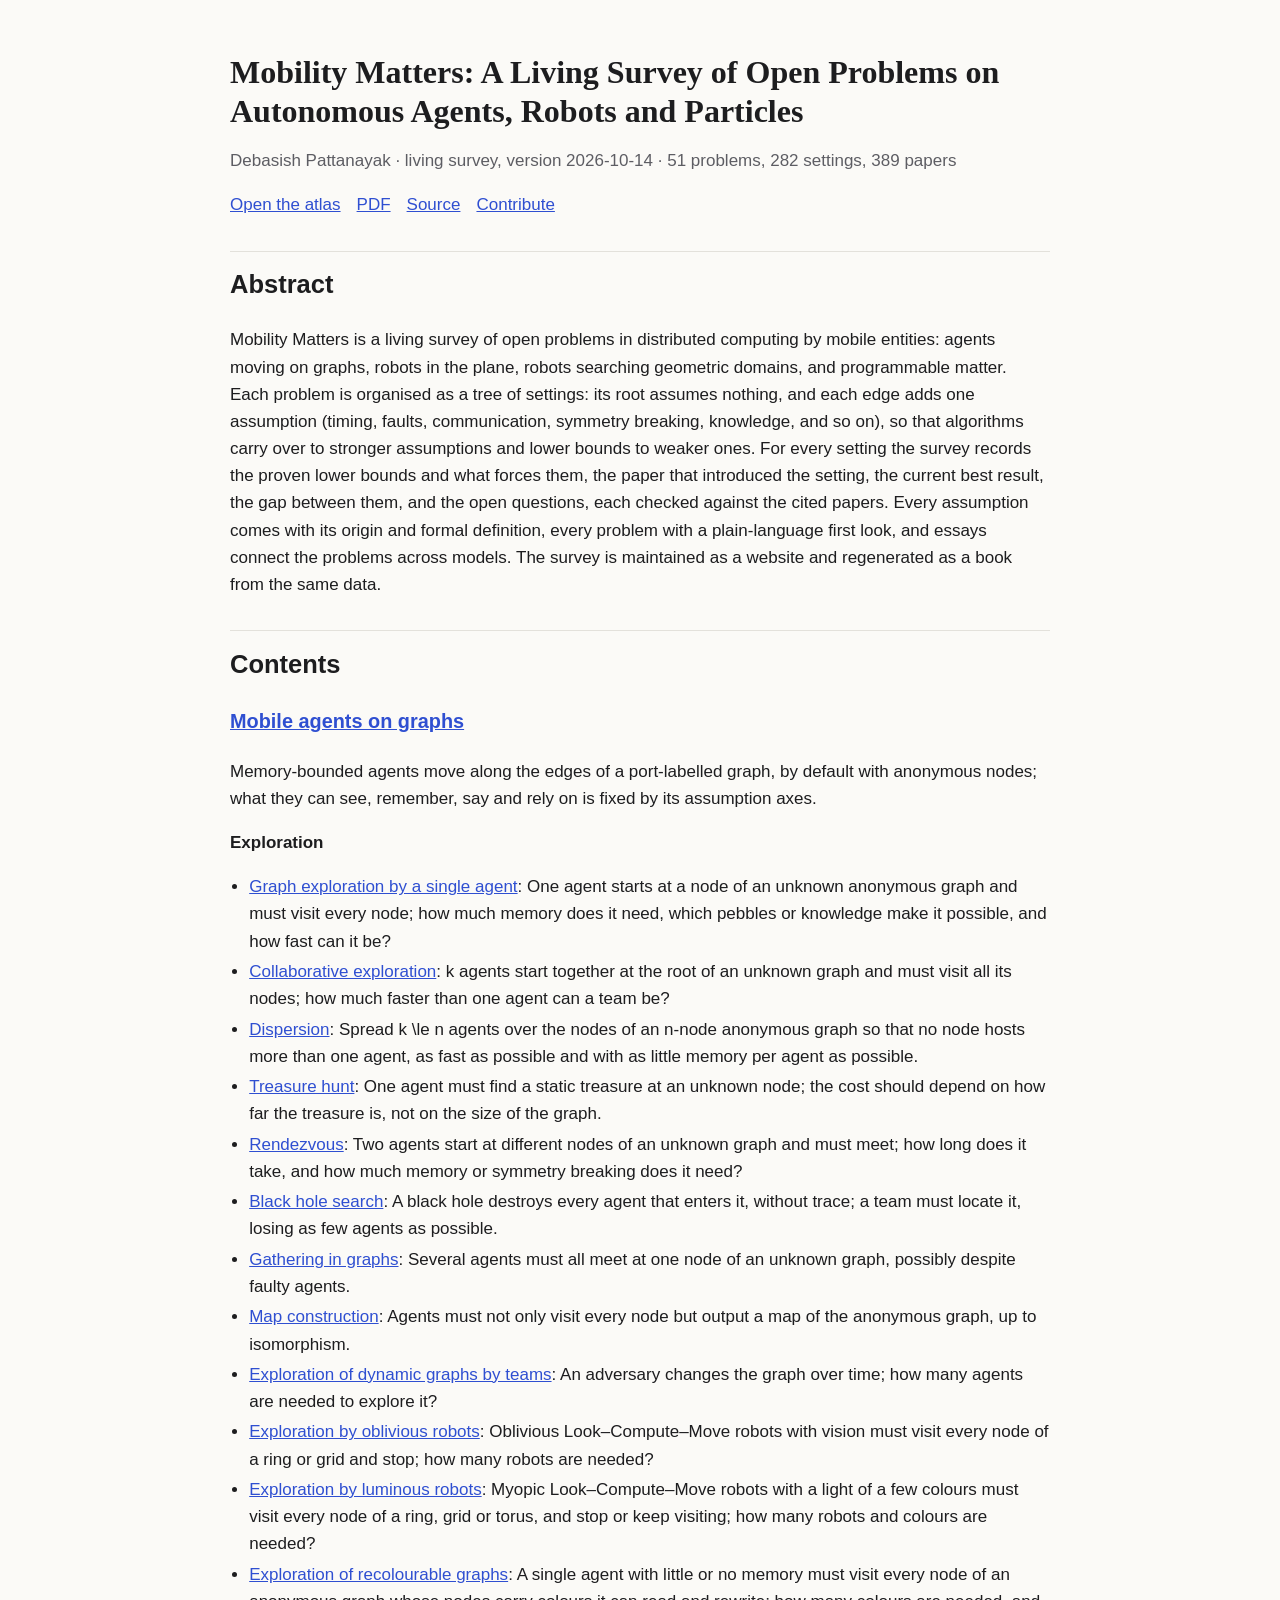
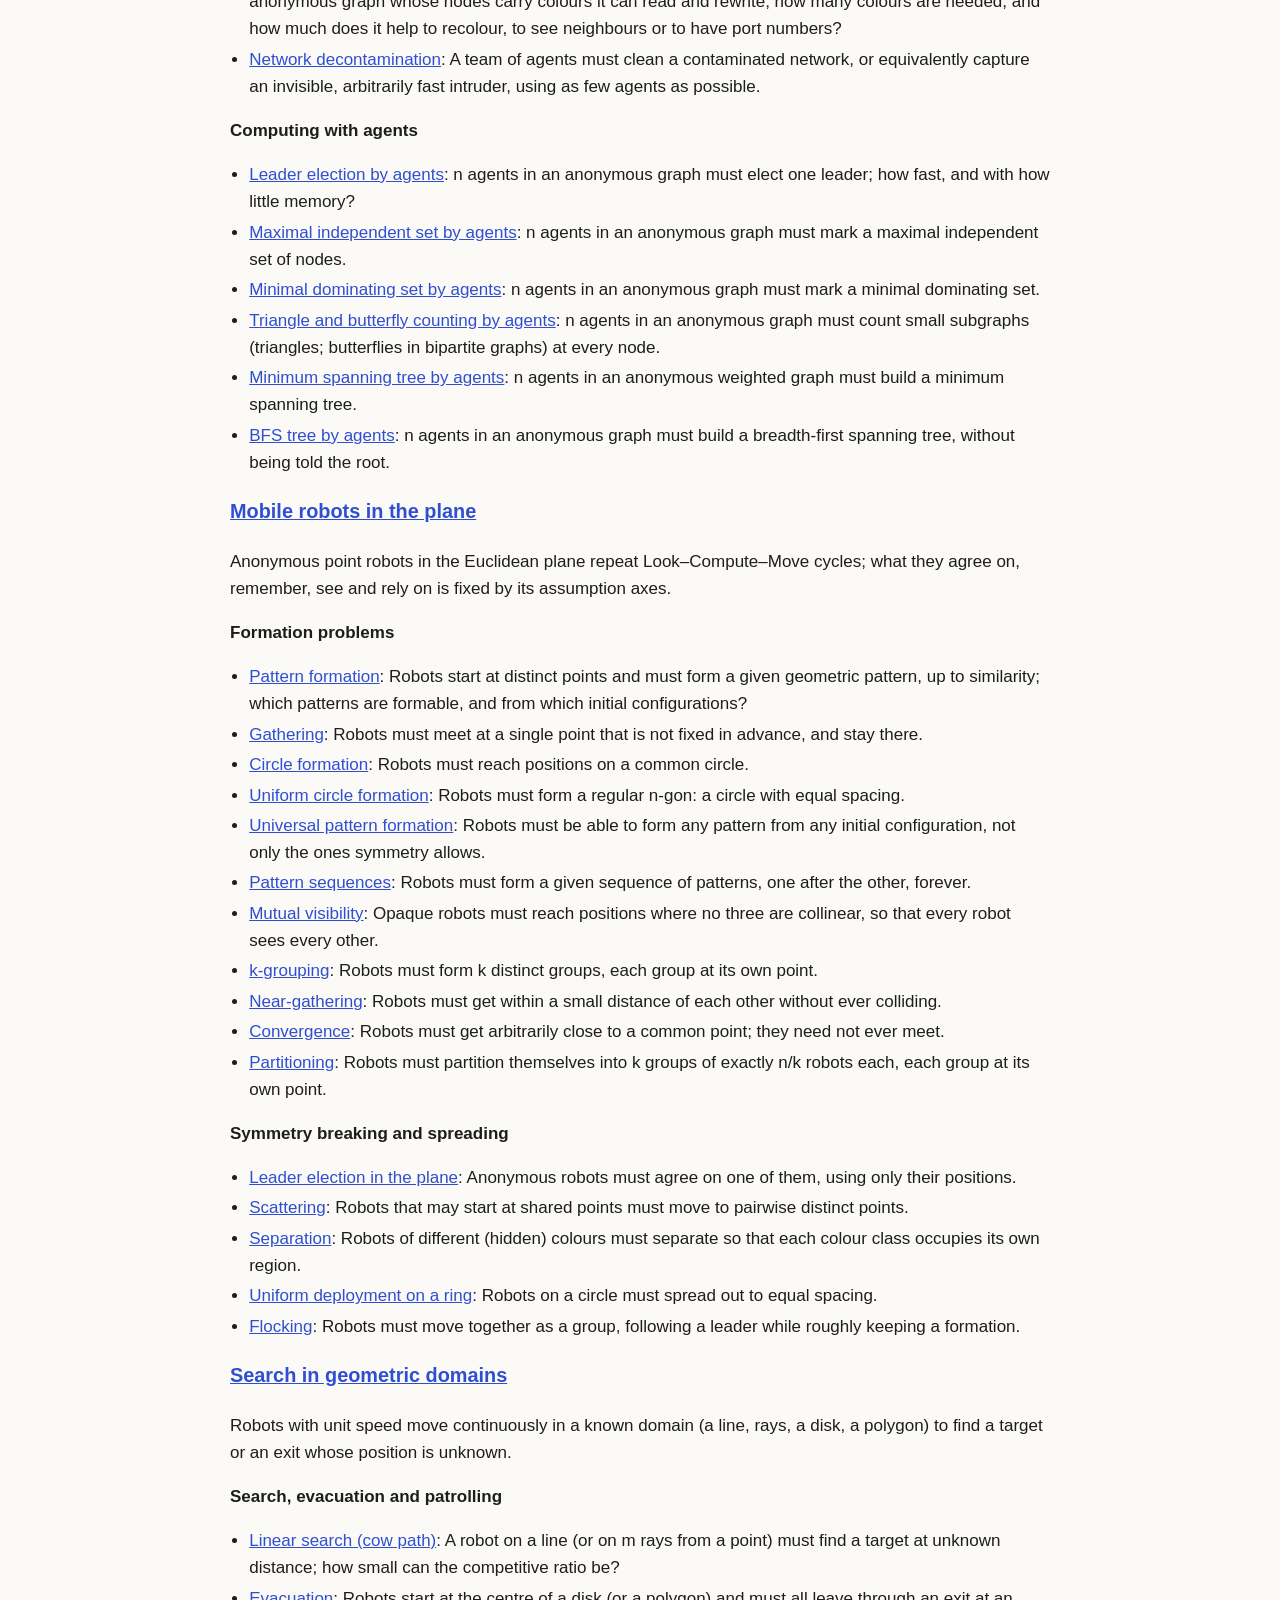
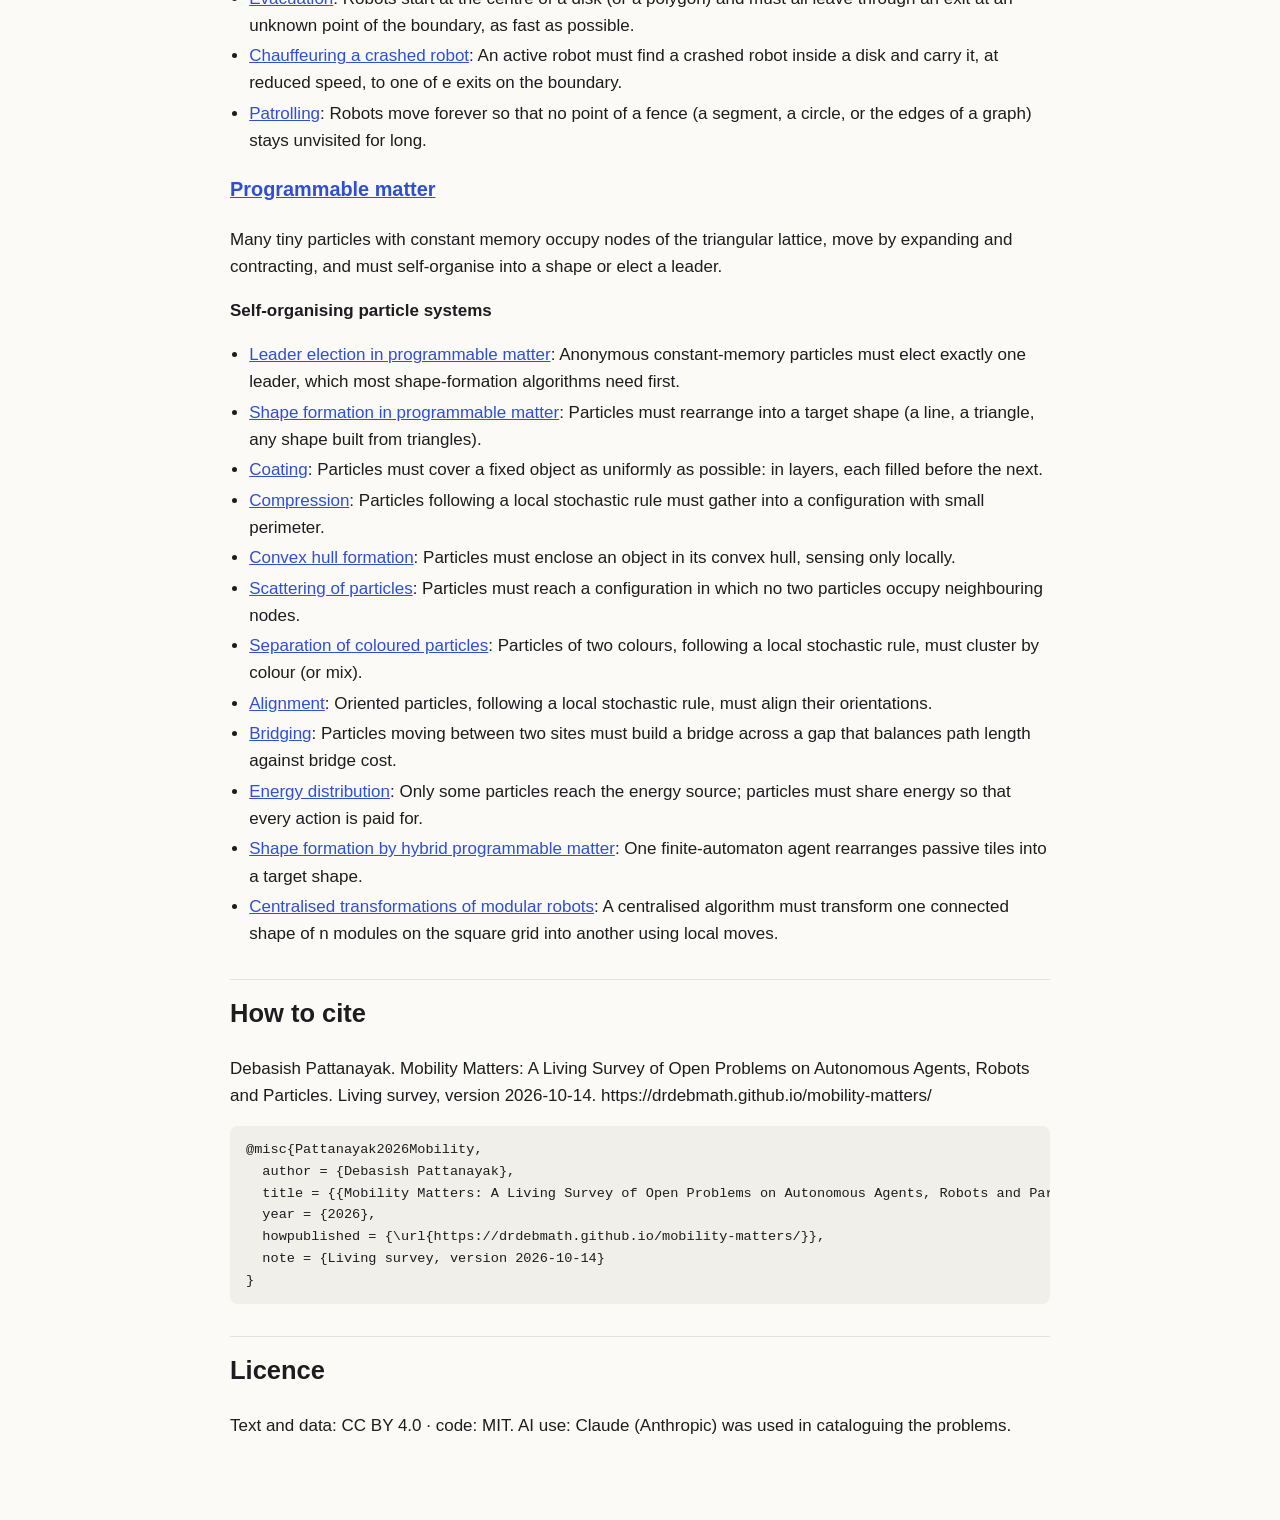
==== about.html @ f26aafb4 "Redesign, problem glossaries and a reorganised book (version 2026-10-14) Website - Problem pages rea" ====
<!doctype html>
<html lang="en">
<head>
  <meta charset="utf-8">
  <meta name="viewport" content="width=device-width, initial-scale=1">
  <title>Mobility Matters: A Living Survey of Open Problems on Autonomous Agents, Robots and Particles</title>
  <meta name="description" content="Mobility Matters is a living survey of open problems in distributed computing by mobile entities: agents moving on graphs, robots in the plane, robots searching geometric domains, and programmable matter. Each problem is organised as a tree of settings: its root assumes nothing, and each edge adds o">
  <meta name="citation_title" content="Mobility Matters: A Living Survey of Open Problems on Autonomous Agents, Robots and Particles">
  <meta name="citation_author" content="Debasish Pattanayak">
  <meta name="citation_publication_date" content="2026/10/14">
  <meta name="citation_online_date" content="2026/10/14">
  <meta name="citation_publisher" content="Mobility Matters (living survey)">
  <meta name="citation_language" content="en">
  <meta name="citation_abstract_html_url" content="https://drdebmath.github.io/mobility-matters/about.html">
  <meta name="citation_public_url" content="https://drdebmath.github.io/mobility-matters/">
  <meta name="citation_pdf_url" content="https://drdebmath.github.io/mobility-matters/mobility-matters.pdf">
  <meta name="citation_keywords" content="mobile agents; mobile robots; programmable matter; distributed computing; open problems; survey">
  <meta name="DC.title" content="Mobility Matters: A Living Survey of Open Problems on Autonomous Agents, Robots and Particles">
  <meta name="DC.creator" content="Debasish Pattanayak">
  <meta name="DC.date" content="2026-10-14">
  <meta name="DC.rights" content="Text and data: CC BY 4.0 · code: MIT">
  <meta name="DC.type" content="Text">
  <meta property="og:type" content="article">
  <meta property="og:title" content="Mobility Matters: A Living Survey of Open Problems on Autonomous Agents, Robots and Particles">
  <meta property="og:url" content="https://drdebmath.github.io/mobility-matters/about.html">
  <link rel="icon" href="assets/favicon.svg" type="image/svg+xml">
  <link rel="canonical" href="https://drdebmath.github.io/mobility-matters/about.html">
  <style>
    :root { --bg: #fbfaf7; --fg: #1d1d1f; --muted: #5d5d63; --accent: #2f4fd1; --line: #e3e1db; --code: #f1efe9; }
    @media (prefers-color-scheme: dark) { :root { --bg: #141416; --fg: #e9e9ec; --muted: #a3a3ab; --accent: #8ea2ff; --line: #2c2c31; --code: #1e1e22; } }
    body { background: var(--bg); color: var(--fg); font: 17px/1.6 -apple-system, BlinkMacSystemFont, "Segoe UI", sans-serif; max-width: 820px; margin: 0 auto; padding: 2rem 16px 4rem; }
    h1 { font-family: Georgia, serif; font-size: 2rem; line-height: 1.2; margin-bottom: .3rem; }
    h2 { margin-top: 2rem; border-top: 1px solid var(--line); padding-top: .8rem; } h4 { margin: 1rem 0 .2rem; }
    a { color: var(--accent); } .muted { color: var(--muted); } ul { padding-left: 1.2rem; } li { margin: .2rem 0; }
    pre { background: var(--code); padding: .8rem 1rem; border-radius: 8px; overflow-x: auto; font-size: .85rem; }
    .links a { margin-right: 1rem; white-space: nowrap; }
  </style>
</head>
<body>
  <h1>Mobility Matters: A Living Survey of Open Problems on Autonomous Agents, Robots and Particles</h1>
  <p class="muted">Debasish Pattanayak · living survey, version 2026-10-14 · 51 problems, 282 settings, 389 papers</p>
  <p class="links"><a href="./">Open the atlas</a><a href="mobility-matters.pdf">PDF</a><a href="https://github.com/drdebmath/mobility-matters">Source</a><a href="https://github.com/drdebmath/mobility-matters/issues/new/choose">Contribute</a></p>
  <h2>Abstract</h2>
  <p>Mobility Matters is a living survey of open problems in distributed computing by mobile entities: agents moving on graphs, robots in the plane, robots searching geometric domains, and programmable matter. Each problem is organised as a tree of settings: its root assumes nothing, and each edge adds one assumption (timing, faults, communication, symmetry breaking, knowledge, and so on), so that algorithms carry over to stronger assumptions and lower bounds to weaker ones. For every setting the survey records the proven lower bounds and what forces them, the paper that introduced the setting, the current best result, the gap between them, and the open questions, each checked against the cited papers. Every assumption comes with its origin and formal definition, every problem with a plain-language first look, and essays connect the problems across models. The survey is maintained as a website and regenerated as a book from the same data.</p>
  <h2>Contents</h2>
  <h3><a href="./#/model/mobile-agents-on-graphs">Mobile agents on graphs</a></h3><p>Memory-bounded agents move along the edges of a port-labelled graph, by default with anonymous nodes; what they can see, remember, say and rely on is fixed by its assumption axes.</p><h4>Exploration</h4><ul><li><a href="./#/problem/exploration">Graph exploration by a single agent</a>: One agent starts at a node of an unknown anonymous graph and must visit every node; how much memory does it need, which pebbles or knowledge make it possible, and how fast can it be?</li><li><a href="./#/problem/collaborative-exploration">Collaborative exploration</a>: k agents start together at the root of an unknown graph and must visit all its nodes; how much faster than one agent can a team be?</li><li><a href="./#/problem/dispersion">Dispersion</a>: Spread k \le n agents over the nodes of an n-node anonymous graph so that no node hosts more than one agent, as fast as possible and with as little memory per agent as possible.</li><li><a href="./#/problem/treasure-hunt">Treasure hunt</a>: One agent must find a static treasure at an unknown node; the cost should depend on how far the treasure is, not on the size of the graph.</li><li><a href="./#/problem/rendezvous">Rendezvous</a>: Two agents start at different nodes of an unknown graph and must meet; how long does it take, and how much memory or symmetry breaking does it need?</li><li><a href="./#/problem/black-hole-search">Black hole search</a>: A black hole destroys every agent that enters it, without trace; a team must locate it, losing as few agents as possible.</li><li><a href="./#/problem/gathering-graphs">Gathering in graphs</a>: Several agents must all meet at one node of an unknown graph, possibly despite faulty agents.</li><li><a href="./#/problem/map-construction">Map construction</a>: Agents must not only visit every node but output a map of the anonymous graph, up to isomorphism.</li><li><a href="./#/problem/dynamic-exploration">Exploration of dynamic graphs by teams</a>: An adversary changes the graph over time; how many agents are needed to explore it?</li><li><a href="./#/problem/oblivious-exploration">Exploration by oblivious robots</a>: Oblivious Look–Compute–Move robots with vision must visit every node of a ring or grid and stop; how many robots are needed?</li><li><a href="./#/problem/exploration-luminous">Exploration by luminous robots</a>: Myopic Look–Compute–Move robots with a light of a few colours must visit every node of a ring, grid or torus, and stop or keep visiting; how many robots and colours are needed?</li><li><a href="./#/problem/exploration-recolourable">Exploration of recolourable graphs</a>: A single agent with little or no memory must visit every node of an anonymous graph whose nodes carry colours it can read and rewrite; how many colours are needed, and how much does it help to recolour, to see neighbours or to have port numbers?</li><li><a href="./#/problem/decontamination">Network decontamination</a>: A team of agents must clean a contaminated network, or equivalently capture an invisible, arbitrarily fast intruder, using as few agents as possible.</li></ul><h4>Computing with agents</h4><ul><li><a href="./#/problem/leader-election-agents">Leader election by agents</a>: n agents in an anonymous graph must elect one leader; how fast, and with how little memory?</li><li><a href="./#/problem/mis-agents">Maximal independent set by agents</a>: n agents in an anonymous graph must mark a maximal independent set of nodes.</li><li><a href="./#/problem/mds-agents">Minimal dominating set by agents</a>: n agents in an anonymous graph must mark a minimal dominating set.</li><li><a href="./#/problem/subgraph-counting-agents">Triangle and butterfly counting by agents</a>: n agents in an anonymous graph must count small subgraphs (triangles; butterflies in bipartite graphs) at every node.</li><li><a href="./#/problem/mst-agents">Minimum spanning tree by agents</a>: n agents in an anonymous weighted graph must build a minimum spanning tree.</li><li><a href="./#/problem/bfs-agents">BFS tree by agents</a>: n agents in an anonymous graph must build a breadth-first spanning tree, without being told the root.</li></ul><h3><a href="./#/model/mobile-robots-in-the-plane">Mobile robots in the plane</a></h3><p>Anonymous point robots in the Euclidean plane repeat Look–Compute–Move cycles; what they agree on, remember, see and rely on is fixed by its assumption axes.</p><h4>Formation problems</h4><ul><li><a href="./#/problem/pattern-formation">Pattern formation</a>: Robots start at distinct points and must form a given geometric pattern, up to similarity; which patterns are formable, and from which initial configurations?</li><li><a href="./#/problem/gathering">Gathering</a>: Robots must meet at a single point that is not fixed in advance, and stay there.</li><li><a href="./#/problem/circle-formation">Circle formation</a>: Robots must reach positions on a common circle.</li><li><a href="./#/problem/uniform-circle-formation">Uniform circle formation</a>: Robots must form a regular n-gon: a circle with equal spacing.</li><li><a href="./#/problem/universal-pattern-formation">Universal pattern formation</a>: Robots must be able to form any pattern from any initial configuration, not only the ones symmetry allows.</li><li><a href="./#/problem/pattern-sequences">Pattern sequences</a>: Robots must form a given sequence of patterns, one after the other, forever.</li><li><a href="./#/problem/mutual-visibility">Mutual visibility</a>: Opaque robots must reach positions where no three are collinear, so that every robot sees every other.</li><li><a href="./#/problem/k-grouping">k-grouping</a>: Robots must form k distinct groups, each group at its own point.</li><li><a href="./#/problem/near-gathering">Near-gathering</a>: Robots must get within a small distance of each other without ever colliding.</li><li><a href="./#/problem/convergence">Convergence</a>: Robots must get arbitrarily close to a common point; they need not ever meet.</li><li><a href="./#/problem/partitioning-plane">Partitioning</a>: Robots must partition themselves into k groups of exactly n/k robots each, each group at its own point.</li></ul><h4>Symmetry breaking and spreading</h4><ul><li><a href="./#/problem/leader-election-plane">Leader election in the plane</a>: Anonymous robots must agree on one of them, using only their positions.</li><li><a href="./#/problem/scattering">Scattering</a>: Robots that may start at shared points must move to pairwise distinct points.</li><li><a href="./#/problem/separation">Separation</a>: Robots of different (hidden) colours must separate so that each colour class occupies its own region.</li><li><a href="./#/problem/ring-deployment">Uniform deployment on a ring</a>: Robots on a circle must spread out to equal spacing.</li><li><a href="./#/problem/flocking">Flocking</a>: Robots must move together as a group, following a leader while roughly keeping a formation.</li></ul><h3><a href="./#/model/search-in-geometric-domains">Search in geometric domains</a></h3><p>Robots with unit speed move continuously in a known domain (a line, rays, a disk, a polygon) to find a target or an exit whose position is unknown.</p><h4>Search, evacuation and patrolling</h4><ul><li><a href="./#/problem/linear-search">Linear search (cow path)</a>: A robot on a line (or on m rays from a point) must find a target at unknown distance; how small can the competitive ratio be?</li><li><a href="./#/problem/evacuation">Evacuation</a>: Robots start at the centre of a disk (or a polygon) and must all leave through an exit at an unknown point of the boundary, as fast as possible.</li><li><a href="./#/problem/chauffeuring">Chauffeuring a crashed robot</a>: An active robot must find a crashed robot inside a disk and carry it, at reduced speed, to one of e exits on the boundary.</li><li><a href="./#/problem/patrolling">Patrolling</a>: Robots move forever so that no point of a fence (a segment, a circle, or the edges of a graph) stays unvisited for long.</li></ul><h3><a href="./#/model/programmable-matter">Programmable matter</a></h3><p>Many tiny particles with constant memory occupy nodes of the triangular lattice, move by expanding and contracting, and must self-organise into a shape or elect a leader.</p><h4>Self-organising particle systems</h4><ul><li><a href="./#/problem/leader-election-amoebots">Leader election in programmable matter</a>: Anonymous constant-memory particles must elect exactly one leader, which most shape-formation algorithms need first.</li><li><a href="./#/problem/shape-formation-amoebots">Shape formation in programmable matter</a>: Particles must rearrange into a target shape (a line, a triangle, any shape built from triangles).</li><li><a href="./#/problem/coating-amoebots">Coating</a>: Particles must cover a fixed object as uniformly as possible: in layers, each filled before the next.</li><li><a href="./#/problem/compression-amoebots">Compression</a>: Particles following a local stochastic rule must gather into a configuration with small perimeter.</li><li><a href="./#/problem/convex-hull-amoebots">Convex hull formation</a>: Particles must enclose an object in its convex hull, sensing only locally.</li><li><a href="./#/problem/scattering-amoebots">Scattering of particles</a>: Particles must reach a configuration in which no two particles occupy neighbouring nodes.</li><li><a href="./#/problem/separation-amoebots">Separation of coloured particles</a>: Particles of two colours, following a local stochastic rule, must cluster by colour (or mix).</li><li><a href="./#/problem/alignment-amoebots">Alignment</a>: Oriented particles, following a local stochastic rule, must align their orientations.</li><li><a href="./#/problem/bridging-amoebots">Bridging</a>: Particles moving between two sites must build a bridge across a gap that balances path length against bridge cost.</li><li><a href="./#/problem/energy-distribution-amoebots">Energy distribution</a>: Only some particles reach the energy source; particles must share energy so that every action is paid for.</li><li><a href="./#/problem/hybrid-shape-formation">Shape formation by hybrid programmable matter</a>: One finite-automaton agent rearranges passive tiles into a target shape.</li><li><a href="./#/problem/centralised-transformations">Centralised transformations of modular robots</a>: A centralised algorithm must transform one connected shape of n modules on the square grid into another using local moves.</li></ul>
  <h2>How to cite</h2>
  <p>Debasish Pattanayak. Mobility Matters: A Living Survey of Open Problems on Autonomous Agents, Robots and Particles. Living survey, version 2026-10-14. https://drdebmath.github.io/mobility-matters/</p>
  <pre>@misc{Pattanayak2026Mobility,
  author = {Debasish Pattanayak},
  title = {{Mobility Matters: A Living Survey of Open Problems on Autonomous Agents, Robots and Particles}},
  year = {2026},
  howpublished = {\url{https://drdebmath.github.io/mobility-matters/}},
  note = {Living survey, version 2026-10-14}
}</pre>
  <h2>Licence</h2>
  <p>Text and data: CC BY 4.0 · code: MIT. AI use: Claude (Anthropic) was used in cataloguing the problems.</p>
</body>
</html>
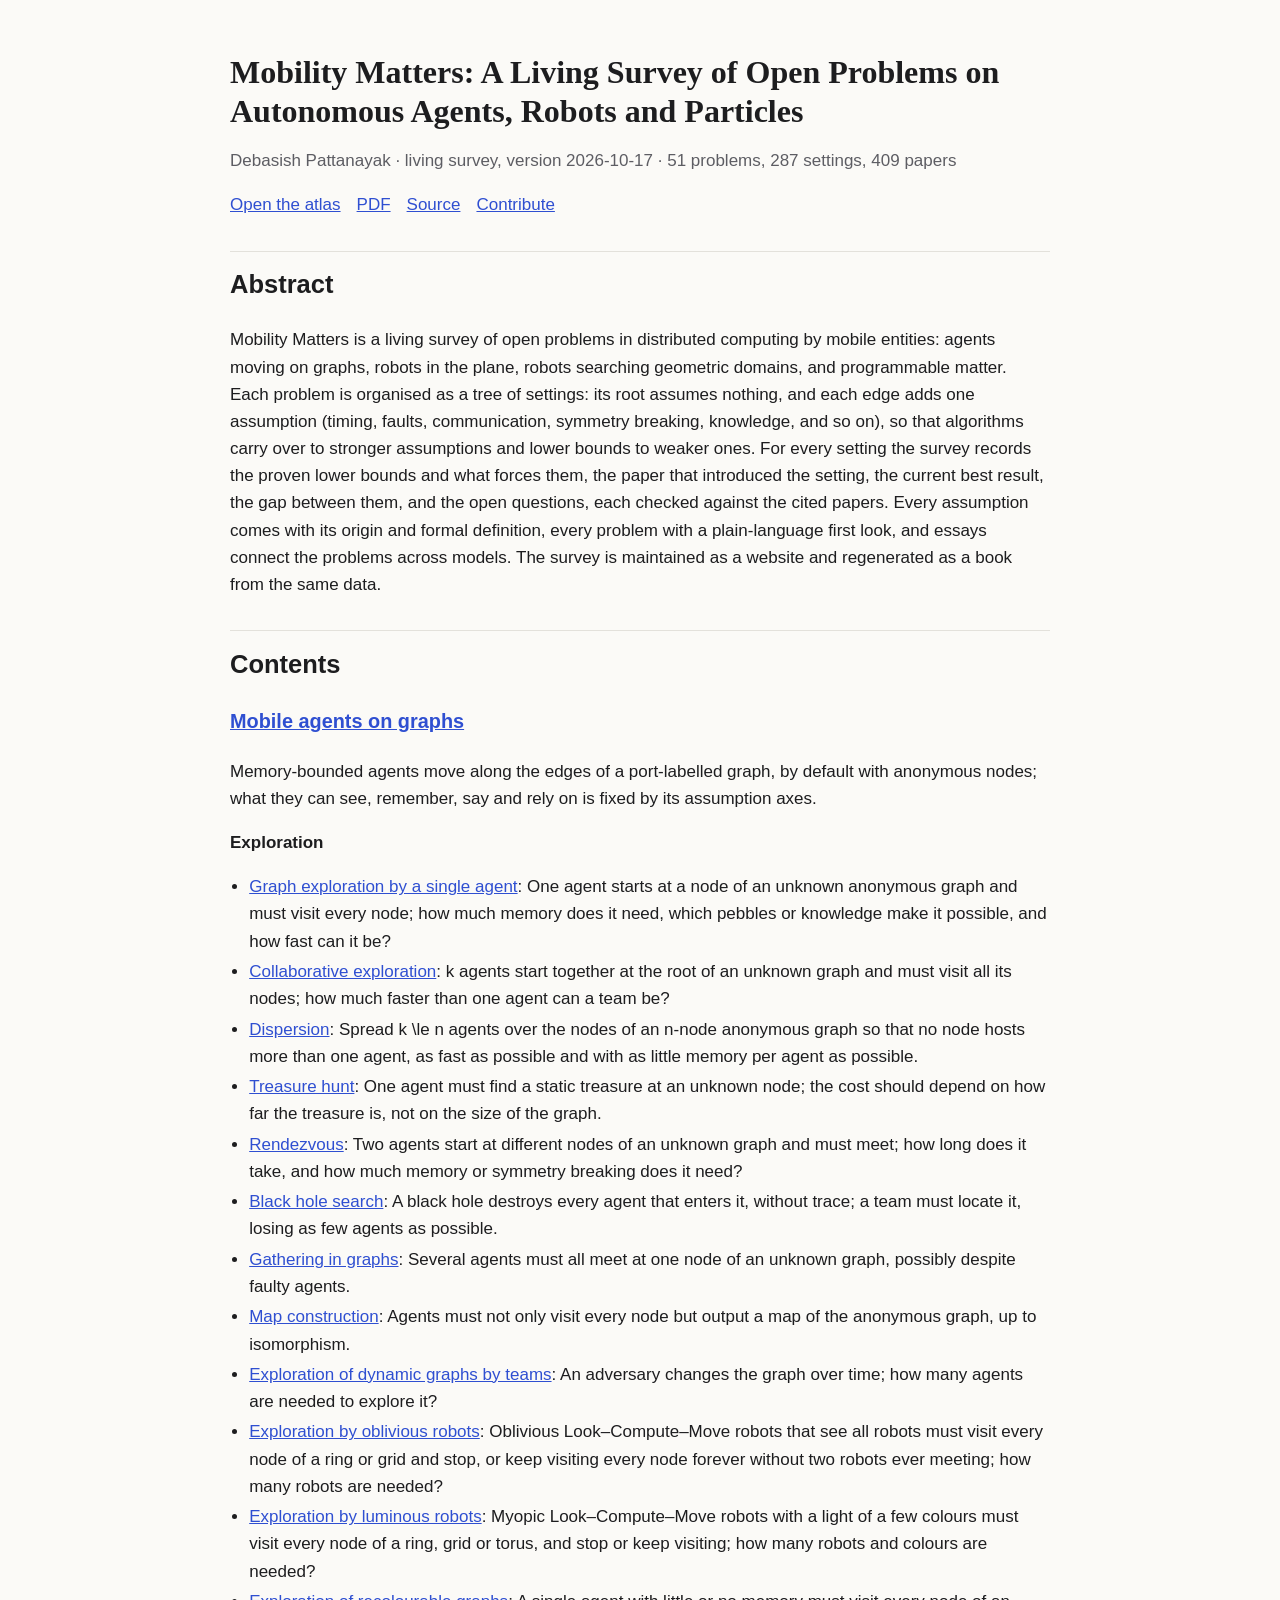
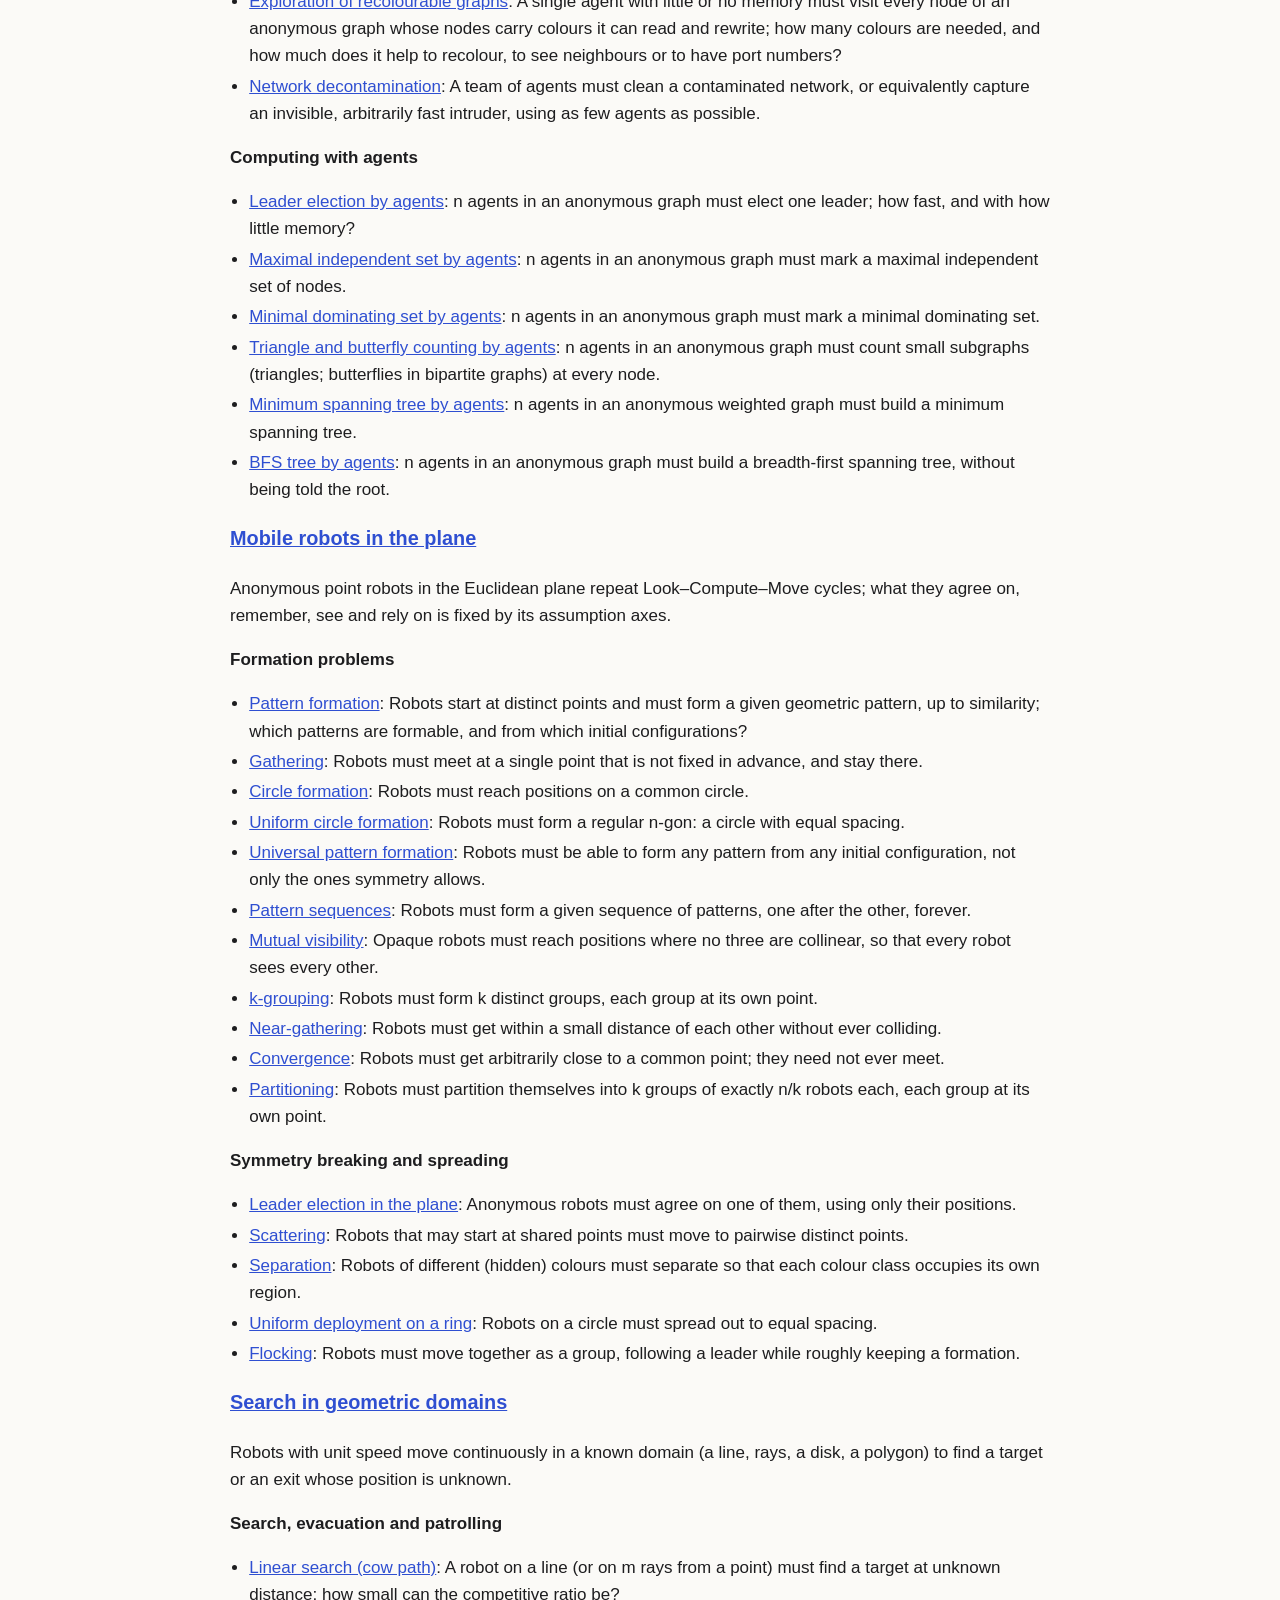
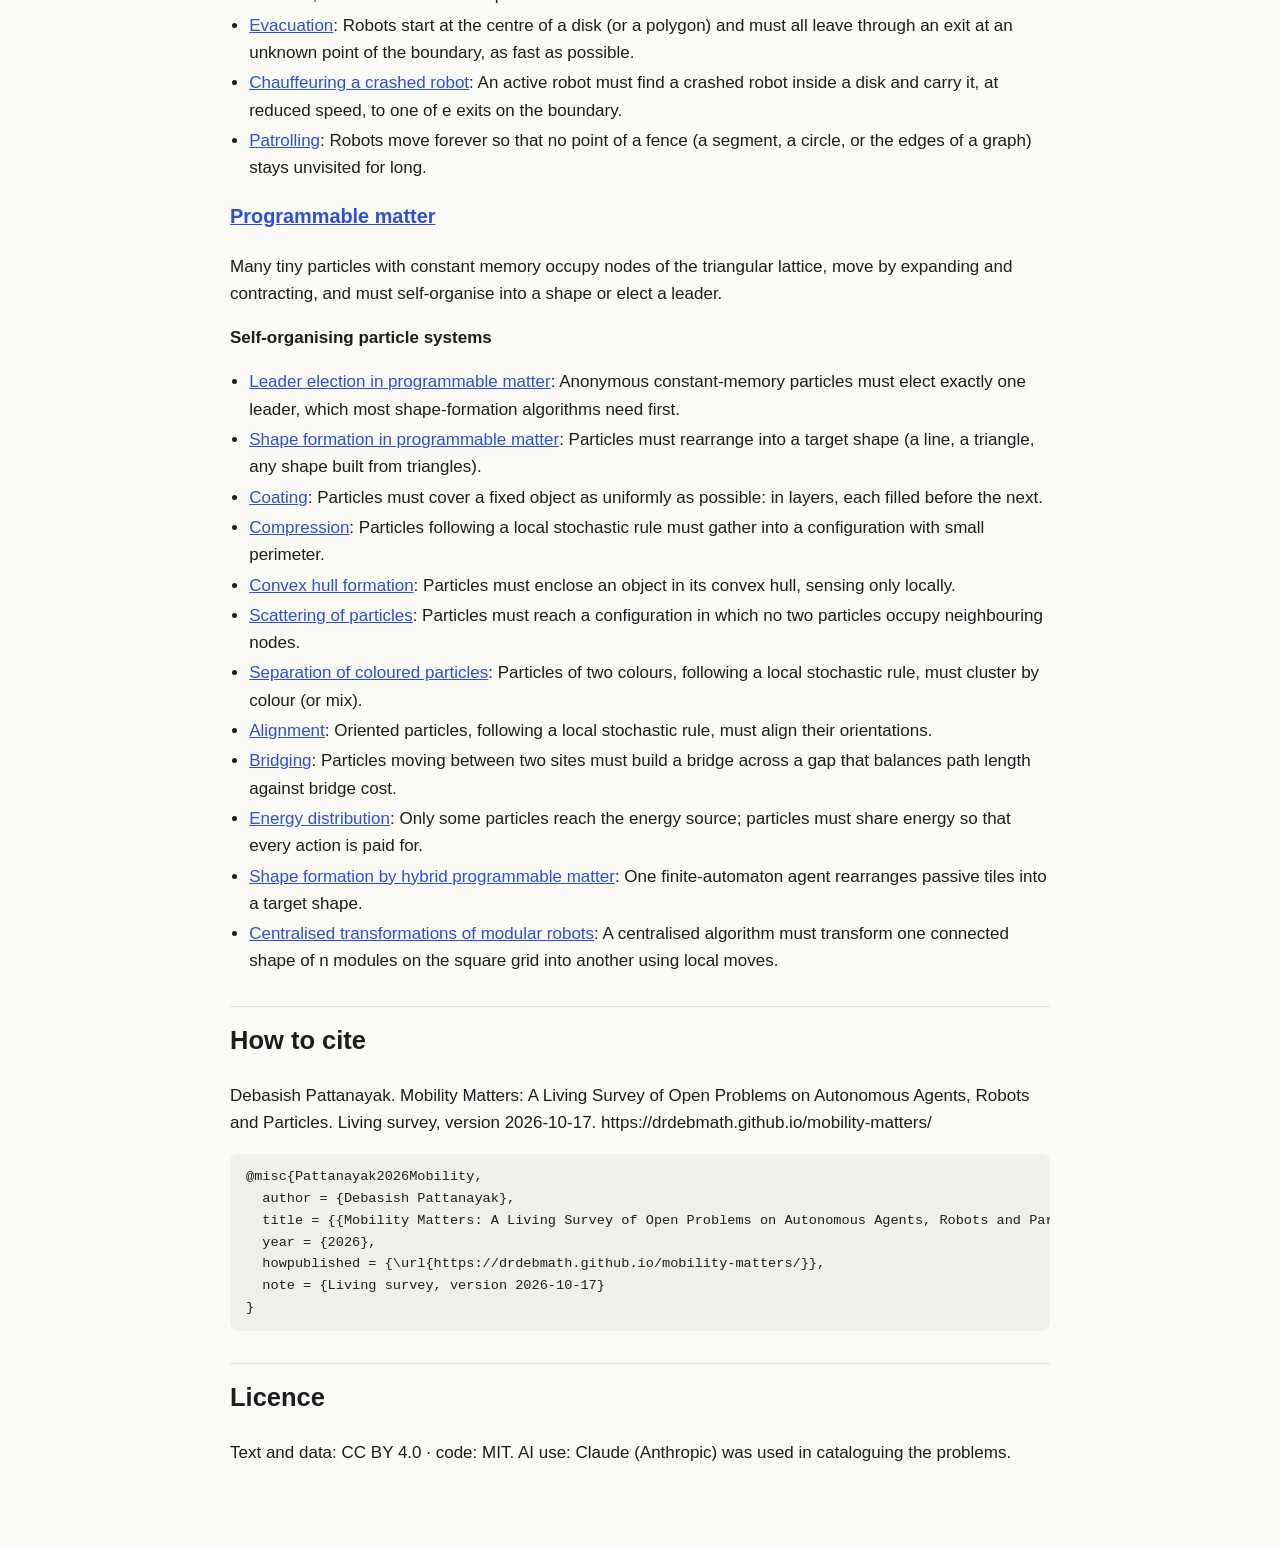
==== commit 637f5ec4: "Ring exploration, oriented grids and two-robot models (version 2026-10-17) - Exploration by obliviou" ====
--- a/about.html
+++ b/about.html
@@ -7,8 +7,8 @@
   <meta name="description" content="Mobility Matters is a living survey of open problems in distributed computing by mobile entities: agents moving on graphs, robots in the plane, robots searching geometric domains, and programmable matter. Each problem is organised as a tree of settings: its root assumes nothing, and each edge adds o">
   <meta name="citation_title" content="Mobility Matters: A Living Survey of Open Problems on Autonomous Agents, Robots and Particles">
   <meta name="citation_author" content="Debasish Pattanayak">
-  <meta name="citation_publication_date" content="2026/10/14">
-  <meta name="citation_online_date" content="2026/10/14">
+  <meta name="citation_publication_date" content="2026/10/17">
+  <meta name="citation_online_date" content="2026/10/17">
   <meta name="citation_publisher" content="Mobility Matters (living survey)">
   <meta name="citation_language" content="en">
   <meta name="citation_abstract_html_url" content="https://drdebmath.github.io/mobility-matters/about.html">
@@ -17,7 +17,7 @@
   <meta name="citation_keywords" content="mobile agents; mobile robots; programmable matter; distributed computing; open problems; survey">
   <meta name="DC.title" content="Mobility Matters: A Living Survey of Open Problems on Autonomous Agents, Robots and Particles">
   <meta name="DC.creator" content="Debasish Pattanayak">
-  <meta name="DC.date" content="2026-10-14">
+  <meta name="DC.date" content="2026-10-17">
   <meta name="DC.rights" content="Text and data: CC BY 4.0 · code: MIT">
   <meta name="DC.type" content="Text">
   <meta property="og:type" content="article">
@@ -38,20 +38,20 @@
 </head>
 <body>
   <h1>Mobility Matters: A Living Survey of Open Problems on Autonomous Agents, Robots and Particles</h1>
-  <p class="muted">Debasish Pattanayak · living survey, version 2026-10-14 · 51 problems, 282 settings, 389 papers</p>
+  <p class="muted">Debasish Pattanayak · living survey, version 2026-10-17 · 51 problems, 287 settings, 409 papers</p>
   <p class="links"><a href="./">Open the atlas</a><a href="mobility-matters.pdf">PDF</a><a href="https://github.com/drdebmath/mobility-matters">Source</a><a href="https://github.com/drdebmath/mobility-matters/issues/new/choose">Contribute</a></p>
   <h2>Abstract</h2>
   <p>Mobility Matters is a living survey of open problems in distributed computing by mobile entities: agents moving on graphs, robots in the plane, robots searching geometric domains, and programmable matter. Each problem is organised as a tree of settings: its root assumes nothing, and each edge adds one assumption (timing, faults, communication, symmetry breaking, knowledge, and so on), so that algorithms carry over to stronger assumptions and lower bounds to weaker ones. For every setting the survey records the proven lower bounds and what forces them, the paper that introduced the setting, the current best result, the gap between them, and the open questions, each checked against the cited papers. Every assumption comes with its origin and formal definition, every problem with a plain-language first look, and essays connect the problems across models. The survey is maintained as a website and regenerated as a book from the same data.</p>
   <h2>Contents</h2>
-  <h3><a href="./#/model/mobile-agents-on-graphs">Mobile agents on graphs</a></h3><p>Memory-bounded agents move along the edges of a port-labelled graph, by default with anonymous nodes; what they can see, remember, say and rely on is fixed by its assumption axes.</p><h4>Exploration</h4><ul><li><a href="./#/problem/exploration">Graph exploration by a single agent</a>: One agent starts at a node of an unknown anonymous graph and must visit every node; how much memory does it need, which pebbles or knowledge make it possible, and how fast can it be?</li><li><a href="./#/problem/collaborative-exploration">Collaborative exploration</a>: k agents start together at the root of an unknown graph and must visit all its nodes; how much faster than one agent can a team be?</li><li><a href="./#/problem/dispersion">Dispersion</a>: Spread k \le n agents over the nodes of an n-node anonymous graph so that no node hosts more than one agent, as fast as possible and with as little memory per agent as possible.</li><li><a href="./#/problem/treasure-hunt">Treasure hunt</a>: One agent must find a static treasure at an unknown node; the cost should depend on how far the treasure is, not on the size of the graph.</li><li><a href="./#/problem/rendezvous">Rendezvous</a>: Two agents start at different nodes of an unknown graph and must meet; how long does it take, and how much memory or symmetry breaking does it need?</li><li><a href="./#/problem/black-hole-search">Black hole search</a>: A black hole destroys every agent that enters it, without trace; a team must locate it, losing as few agents as possible.</li><li><a href="./#/problem/gathering-graphs">Gathering in graphs</a>: Several agents must all meet at one node of an unknown graph, possibly despite faulty agents.</li><li><a href="./#/problem/map-construction">Map construction</a>: Agents must not only visit every node but output a map of the anonymous graph, up to isomorphism.</li><li><a href="./#/problem/dynamic-exploration">Exploration of dynamic graphs by teams</a>: An adversary changes the graph over time; how many agents are needed to explore it?</li><li><a href="./#/problem/oblivious-exploration">Exploration by oblivious robots</a>: Oblivious Look–Compute–Move robots with vision must visit every node of a ring or grid and stop; how many robots are needed?</li><li><a href="./#/problem/exploration-luminous">Exploration by luminous robots</a>: Myopic Look–Compute–Move robots with a light of a few colours must visit every node of a ring, grid or torus, and stop or keep visiting; how many robots and colours are needed?</li><li><a href="./#/problem/exploration-recolourable">Exploration of recolourable graphs</a>: A single agent with little or no memory must visit every node of an anonymous graph whose nodes carry colours it can read and rewrite; how many colours are needed, and how much does it help to recolour, to see neighbours or to have port numbers?</li><li><a href="./#/problem/decontamination">Network decontamination</a>: A team of agents must clean a contaminated network, or equivalently capture an invisible, arbitrarily fast intruder, using as few agents as possible.</li></ul><h4>Computing with agents</h4><ul><li><a href="./#/problem/leader-election-agents">Leader election by agents</a>: n agents in an anonymous graph must elect one leader; how fast, and with how little memory?</li><li><a href="./#/problem/mis-agents">Maximal independent set by agents</a>: n agents in an anonymous graph must mark a maximal independent set of nodes.</li><li><a href="./#/problem/mds-agents">Minimal dominating set by agents</a>: n agents in an anonymous graph must mark a minimal dominating set.</li><li><a href="./#/problem/subgraph-counting-agents">Triangle and butterfly counting by agents</a>: n agents in an anonymous graph must count small subgraphs (triangles; butterflies in bipartite graphs) at every node.</li><li><a href="./#/problem/mst-agents">Minimum spanning tree by agents</a>: n agents in an anonymous weighted graph must build a minimum spanning tree.</li><li><a href="./#/problem/bfs-agents">BFS tree by agents</a>: n agents in an anonymous graph must build a breadth-first spanning tree, without being told the root.</li></ul><h3><a href="./#/model/mobile-robots-in-the-plane">Mobile robots in the plane</a></h3><p>Anonymous point robots in the Euclidean plane repeat Look–Compute–Move cycles; what they agree on, remember, see and rely on is fixed by its assumption axes.</p><h4>Formation problems</h4><ul><li><a href="./#/problem/pattern-formation">Pattern formation</a>: Robots start at distinct points and must form a given geometric pattern, up to similarity; which patterns are formable, and from which initial configurations?</li><li><a href="./#/problem/gathering">Gathering</a>: Robots must meet at a single point that is not fixed in advance, and stay there.</li><li><a href="./#/problem/circle-formation">Circle formation</a>: Robots must reach positions on a common circle.</li><li><a href="./#/problem/uniform-circle-formation">Uniform circle formation</a>: Robots must form a regular n-gon: a circle with equal spacing.</li><li><a href="./#/problem/universal-pattern-formation">Universal pattern formation</a>: Robots must be able to form any pattern from any initial configuration, not only the ones symmetry allows.</li><li><a href="./#/problem/pattern-sequences">Pattern sequences</a>: Robots must form a given sequence of patterns, one after the other, forever.</li><li><a href="./#/problem/mutual-visibility">Mutual visibility</a>: Opaque robots must reach positions where no three are collinear, so that every robot sees every other.</li><li><a href="./#/problem/k-grouping">k-grouping</a>: Robots must form k distinct groups, each group at its own point.</li><li><a href="./#/problem/near-gathering">Near-gathering</a>: Robots must get within a small distance of each other without ever colliding.</li><li><a href="./#/problem/convergence">Convergence</a>: Robots must get arbitrarily close to a common point; they need not ever meet.</li><li><a href="./#/problem/partitioning-plane">Partitioning</a>: Robots must partition themselves into k groups of exactly n/k robots each, each group at its own point.</li></ul><h4>Symmetry breaking and spreading</h4><ul><li><a href="./#/problem/leader-election-plane">Leader election in the plane</a>: Anonymous robots must agree on one of them, using only their positions.</li><li><a href="./#/problem/scattering">Scattering</a>: Robots that may start at shared points must move to pairwise distinct points.</li><li><a href="./#/problem/separation">Separation</a>: Robots of different (hidden) colours must separate so that each colour class occupies its own region.</li><li><a href="./#/problem/ring-deployment">Uniform deployment on a ring</a>: Robots on a circle must spread out to equal spacing.</li><li><a href="./#/problem/flocking">Flocking</a>: Robots must move together as a group, following a leader while roughly keeping a formation.</li></ul><h3><a href="./#/model/search-in-geometric-domains">Search in geometric domains</a></h3><p>Robots with unit speed move continuously in a known domain (a line, rays, a disk, a polygon) to find a target or an exit whose position is unknown.</p><h4>Search, evacuation and patrolling</h4><ul><li><a href="./#/problem/linear-search">Linear search (cow path)</a>: A robot on a line (or on m rays from a point) must find a target at unknown distance; how small can the competitive ratio be?</li><li><a href="./#/problem/evacuation">Evacuation</a>: Robots start at the centre of a disk (or a polygon) and must all leave through an exit at an unknown point of the boundary, as fast as possible.</li><li><a href="./#/problem/chauffeuring">Chauffeuring a crashed robot</a>: An active robot must find a crashed robot inside a disk and carry it, at reduced speed, to one of e exits on the boundary.</li><li><a href="./#/problem/patrolling">Patrolling</a>: Robots move forever so that no point of a fence (a segment, a circle, or the edges of a graph) stays unvisited for long.</li></ul><h3><a href="./#/model/programmable-matter">Programmable matter</a></h3><p>Many tiny particles with constant memory occupy nodes of the triangular lattice, move by expanding and contracting, and must self-organise into a shape or elect a leader.</p><h4>Self-organising particle systems</h4><ul><li><a href="./#/problem/leader-election-amoebots">Leader election in programmable matter</a>: Anonymous constant-memory particles must elect exactly one leader, which most shape-formation algorithms need first.</li><li><a href="./#/problem/shape-formation-amoebots">Shape formation in programmable matter</a>: Particles must rearrange into a target shape (a line, a triangle, any shape built from triangles).</li><li><a href="./#/problem/coating-amoebots">Coating</a>: Particles must cover a fixed object as uniformly as possible: in layers, each filled before the next.</li><li><a href="./#/problem/compression-amoebots">Compression</a>: Particles following a local stochastic rule must gather into a configuration with small perimeter.</li><li><a href="./#/problem/convex-hull-amoebots">Convex hull formation</a>: Particles must enclose an object in its convex hull, sensing only locally.</li><li><a href="./#/problem/scattering-amoebots">Scattering of particles</a>: Particles must reach a configuration in which no two particles occupy neighbouring nodes.</li><li><a href="./#/problem/separation-amoebots">Separation of coloured particles</a>: Particles of two colours, following a local stochastic rule, must cluster by colour (or mix).</li><li><a href="./#/problem/alignment-amoebots">Alignment</a>: Oriented particles, following a local stochastic rule, must align their orientations.</li><li><a href="./#/problem/bridging-amoebots">Bridging</a>: Particles moving between two sites must build a bridge across a gap that balances path length against bridge cost.</li><li><a href="./#/problem/energy-distribution-amoebots">Energy distribution</a>: Only some particles reach the energy source; particles must share energy so that every action is paid for.</li><li><a href="./#/problem/hybrid-shape-formation">Shape formation by hybrid programmable matter</a>: One finite-automaton agent rearranges passive tiles into a target shape.</li><li><a href="./#/problem/centralised-transformations">Centralised transformations of modular robots</a>: A centralised algorithm must transform one connected shape of n modules on the square grid into another using local moves.</li></ul>
+  <h3><a href="model/mobile-agents-on-graphs/">Mobile agents on graphs</a></h3><p>Memory-bounded agents move along the edges of a port-labelled graph, by default with anonymous nodes; what they can see, remember, say and rely on is fixed by its assumption axes.</p><h4>Exploration</h4><ul><li><a href="problem/exploration/">Graph exploration by a single agent</a>: One agent starts at a node of an unknown anonymous graph and must visit every node; how much memory does it need, which pebbles or knowledge make it possible, and how fast can it be?</li><li><a href="problem/collaborative-exploration/">Collaborative exploration</a>: k agents start together at the root of an unknown graph and must visit all its nodes; how much faster than one agent can a team be?</li><li><a href="problem/dispersion/">Dispersion</a>: Spread k \le n agents over the nodes of an n-node anonymous graph so that no node hosts more than one agent, as fast as possible and with as little memory per agent as possible.</li><li><a href="problem/treasure-hunt/">Treasure hunt</a>: One agent must find a static treasure at an unknown node; the cost should depend on how far the treasure is, not on the size of the graph.</li><li><a href="problem/rendezvous/">Rendezvous</a>: Two agents start at different nodes of an unknown graph and must meet; how long does it take, and how much memory or symmetry breaking does it need?</li><li><a href="problem/black-hole-search/">Black hole search</a>: A black hole destroys every agent that enters it, without trace; a team must locate it, losing as few agents as possible.</li><li><a href="problem/gathering-graphs/">Gathering in graphs</a>: Several agents must all meet at one node of an unknown graph, possibly despite faulty agents.</li><li><a href="problem/map-construction/">Map construction</a>: Agents must not only visit every node but output a map of the anonymous graph, up to isomorphism.</li><li><a href="problem/dynamic-exploration/">Exploration of dynamic graphs by teams</a>: An adversary changes the graph over time; how many agents are needed to explore it?</li><li><a href="problem/oblivious-exploration/">Exploration by oblivious robots</a>: Oblivious Look–Compute–Move robots that see all robots must visit every node of a ring or grid and stop, or keep visiting every node forever without two robots ever meeting; how many robots are needed?</li><li><a href="problem/exploration-luminous/">Exploration by luminous robots</a>: Myopic Look–Compute–Move robots with a light of a few colours must visit every node of a ring, grid or torus, and stop or keep visiting; how many robots and colours are needed?</li><li><a href="problem/exploration-recolourable/">Exploration of recolourable graphs</a>: A single agent with little or no memory must visit every node of an anonymous graph whose nodes carry colours it can read and rewrite; how many colours are needed, and how much does it help to recolour, to see neighbours or to have port numbers?</li><li><a href="problem/decontamination/">Network decontamination</a>: A team of agents must clean a contaminated network, or equivalently capture an invisible, arbitrarily fast intruder, using as few agents as possible.</li></ul><h4>Computing with agents</h4><ul><li><a href="problem/leader-election-agents/">Leader election by agents</a>: n agents in an anonymous graph must elect one leader; how fast, and with how little memory?</li><li><a href="problem/mis-agents/">Maximal independent set by agents</a>: n agents in an anonymous graph must mark a maximal independent set of nodes.</li><li><a href="problem/mds-agents/">Minimal dominating set by agents</a>: n agents in an anonymous graph must mark a minimal dominating set.</li><li><a href="problem/subgraph-counting-agents/">Triangle and butterfly counting by agents</a>: n agents in an anonymous graph must count small subgraphs (triangles; butterflies in bipartite graphs) at every node.</li><li><a href="problem/mst-agents/">Minimum spanning tree by agents</a>: n agents in an anonymous weighted graph must build a minimum spanning tree.</li><li><a href="problem/bfs-agents/">BFS tree by agents</a>: n agents in an anonymous graph must build a breadth-first spanning tree, without being told the root.</li></ul><h3><a href="model/mobile-robots-in-the-plane/">Mobile robots in the plane</a></h3><p>Anonymous point robots in the Euclidean plane repeat Look–Compute–Move cycles; what they agree on, remember, see and rely on is fixed by its assumption axes.</p><h4>Formation problems</h4><ul><li><a href="problem/pattern-formation/">Pattern formation</a>: Robots start at distinct points and must form a given geometric pattern, up to similarity; which patterns are formable, and from which initial configurations?</li><li><a href="problem/gathering/">Gathering</a>: Robots must meet at a single point that is not fixed in advance, and stay there.</li><li><a href="problem/circle-formation/">Circle formation</a>: Robots must reach positions on a common circle.</li><li><a href="problem/uniform-circle-formation/">Uniform circle formation</a>: Robots must form a regular n-gon: a circle with equal spacing.</li><li><a href="problem/universal-pattern-formation/">Universal pattern formation</a>: Robots must be able to form any pattern from any initial configuration, not only the ones symmetry allows.</li><li><a href="problem/pattern-sequences/">Pattern sequences</a>: Robots must form a given sequence of patterns, one after the other, forever.</li><li><a href="problem/mutual-visibility/">Mutual visibility</a>: Opaque robots must reach positions where no three are collinear, so that every robot sees every other.</li><li><a href="problem/k-grouping/">k-grouping</a>: Robots must form k distinct groups, each group at its own point.</li><li><a href="problem/near-gathering/">Near-gathering</a>: Robots must get within a small distance of each other without ever colliding.</li><li><a href="problem/convergence/">Convergence</a>: Robots must get arbitrarily close to a common point; they need not ever meet.</li><li><a href="problem/partitioning-plane/">Partitioning</a>: Robots must partition themselves into k groups of exactly n/k robots each, each group at its own point.</li></ul><h4>Symmetry breaking and spreading</h4><ul><li><a href="problem/leader-election-plane/">Leader election in the plane</a>: Anonymous robots must agree on one of them, using only their positions.</li><li><a href="problem/scattering/">Scattering</a>: Robots that may start at shared points must move to pairwise distinct points.</li><li><a href="problem/separation/">Separation</a>: Robots of different (hidden) colours must separate so that each colour class occupies its own region.</li><li><a href="problem/ring-deployment/">Uniform deployment on a ring</a>: Robots on a circle must spread out to equal spacing.</li><li><a href="problem/flocking/">Flocking</a>: Robots must move together as a group, following a leader while roughly keeping a formation.</li></ul><h3><a href="model/search-in-geometric-domains/">Search in geometric domains</a></h3><p>Robots with unit speed move continuously in a known domain (a line, rays, a disk, a polygon) to find a target or an exit whose position is unknown.</p><h4>Search, evacuation and patrolling</h4><ul><li><a href="problem/linear-search/">Linear search (cow path)</a>: A robot on a line (or on m rays from a point) must find a target at unknown distance; how small can the competitive ratio be?</li><li><a href="problem/evacuation/">Evacuation</a>: Robots start at the centre of a disk (or a polygon) and must all leave through an exit at an unknown point of the boundary, as fast as possible.</li><li><a href="problem/chauffeuring/">Chauffeuring a crashed robot</a>: An active robot must find a crashed robot inside a disk and carry it, at reduced speed, to one of e exits on the boundary.</li><li><a href="problem/patrolling/">Patrolling</a>: Robots move forever so that no point of a fence (a segment, a circle, or the edges of a graph) stays unvisited for long.</li></ul><h3><a href="model/programmable-matter/">Programmable matter</a></h3><p>Many tiny particles with constant memory occupy nodes of the triangular lattice, move by expanding and contracting, and must self-organise into a shape or elect a leader.</p><h4>Self-organising particle systems</h4><ul><li><a href="problem/leader-election-amoebots/">Leader election in programmable matter</a>: Anonymous constant-memory particles must elect exactly one leader, which most shape-formation algorithms need first.</li><li><a href="problem/shape-formation-amoebots/">Shape formation in programmable matter</a>: Particles must rearrange into a target shape (a line, a triangle, any shape built from triangles).</li><li><a href="problem/coating-amoebots/">Coating</a>: Particles must cover a fixed object as uniformly as possible: in layers, each filled before the next.</li><li><a href="problem/compression-amoebots/">Compression</a>: Particles following a local stochastic rule must gather into a configuration with small perimeter.</li><li><a href="problem/convex-hull-amoebots/">Convex hull formation</a>: Particles must enclose an object in its convex hull, sensing only locally.</li><li><a href="problem/scattering-amoebots/">Scattering of particles</a>: Particles must reach a configuration in which no two particles occupy neighbouring nodes.</li><li><a href="problem/separation-amoebots/">Separation of coloured particles</a>: Particles of two colours, following a local stochastic rule, must cluster by colour (or mix).</li><li><a href="problem/alignment-amoebots/">Alignment</a>: Oriented particles, following a local stochastic rule, must align their orientations.</li><li><a href="problem/bridging-amoebots/">Bridging</a>: Particles moving between two sites must build a bridge across a gap that balances path length against bridge cost.</li><li><a href="problem/energy-distribution-amoebots/">Energy distribution</a>: Only some particles reach the energy source; particles must share energy so that every action is paid for.</li><li><a href="problem/hybrid-shape-formation/">Shape formation by hybrid programmable matter</a>: One finite-automaton agent rearranges passive tiles into a target shape.</li><li><a href="problem/centralised-transformations/">Centralised transformations of modular robots</a>: A centralised algorithm must transform one connected shape of n modules on the square grid into another using local moves.</li></ul>
   <h2>How to cite</h2>
-  <p>Debasish Pattanayak. Mobility Matters: A Living Survey of Open Problems on Autonomous Agents, Robots and Particles. Living survey, version 2026-10-14. https://drdebmath.github.io/mobility-matters/</p>
+  <p>Debasish Pattanayak. Mobility Matters: A Living Survey of Open Problems on Autonomous Agents, Robots and Particles. Living survey, version 2026-10-17. https://drdebmath.github.io/mobility-matters/</p>
   <pre>@misc{Pattanayak2026Mobility,
   author = {Debasish Pattanayak},
   title = {{Mobility Matters: A Living Survey of Open Problems on Autonomous Agents, Robots and Particles}},
   year = {2026},
   howpublished = {\url{https://drdebmath.github.io/mobility-matters/}},
-  note = {Living survey, version 2026-10-14}
+  note = {Living survey, version 2026-10-17}
 }</pre>
   <h2>Licence</h2>
   <p>Text and data: CC BY 4.0 · code: MIT. AI use: Claude (Anthropic) was used in cataloguing the problems.</p>
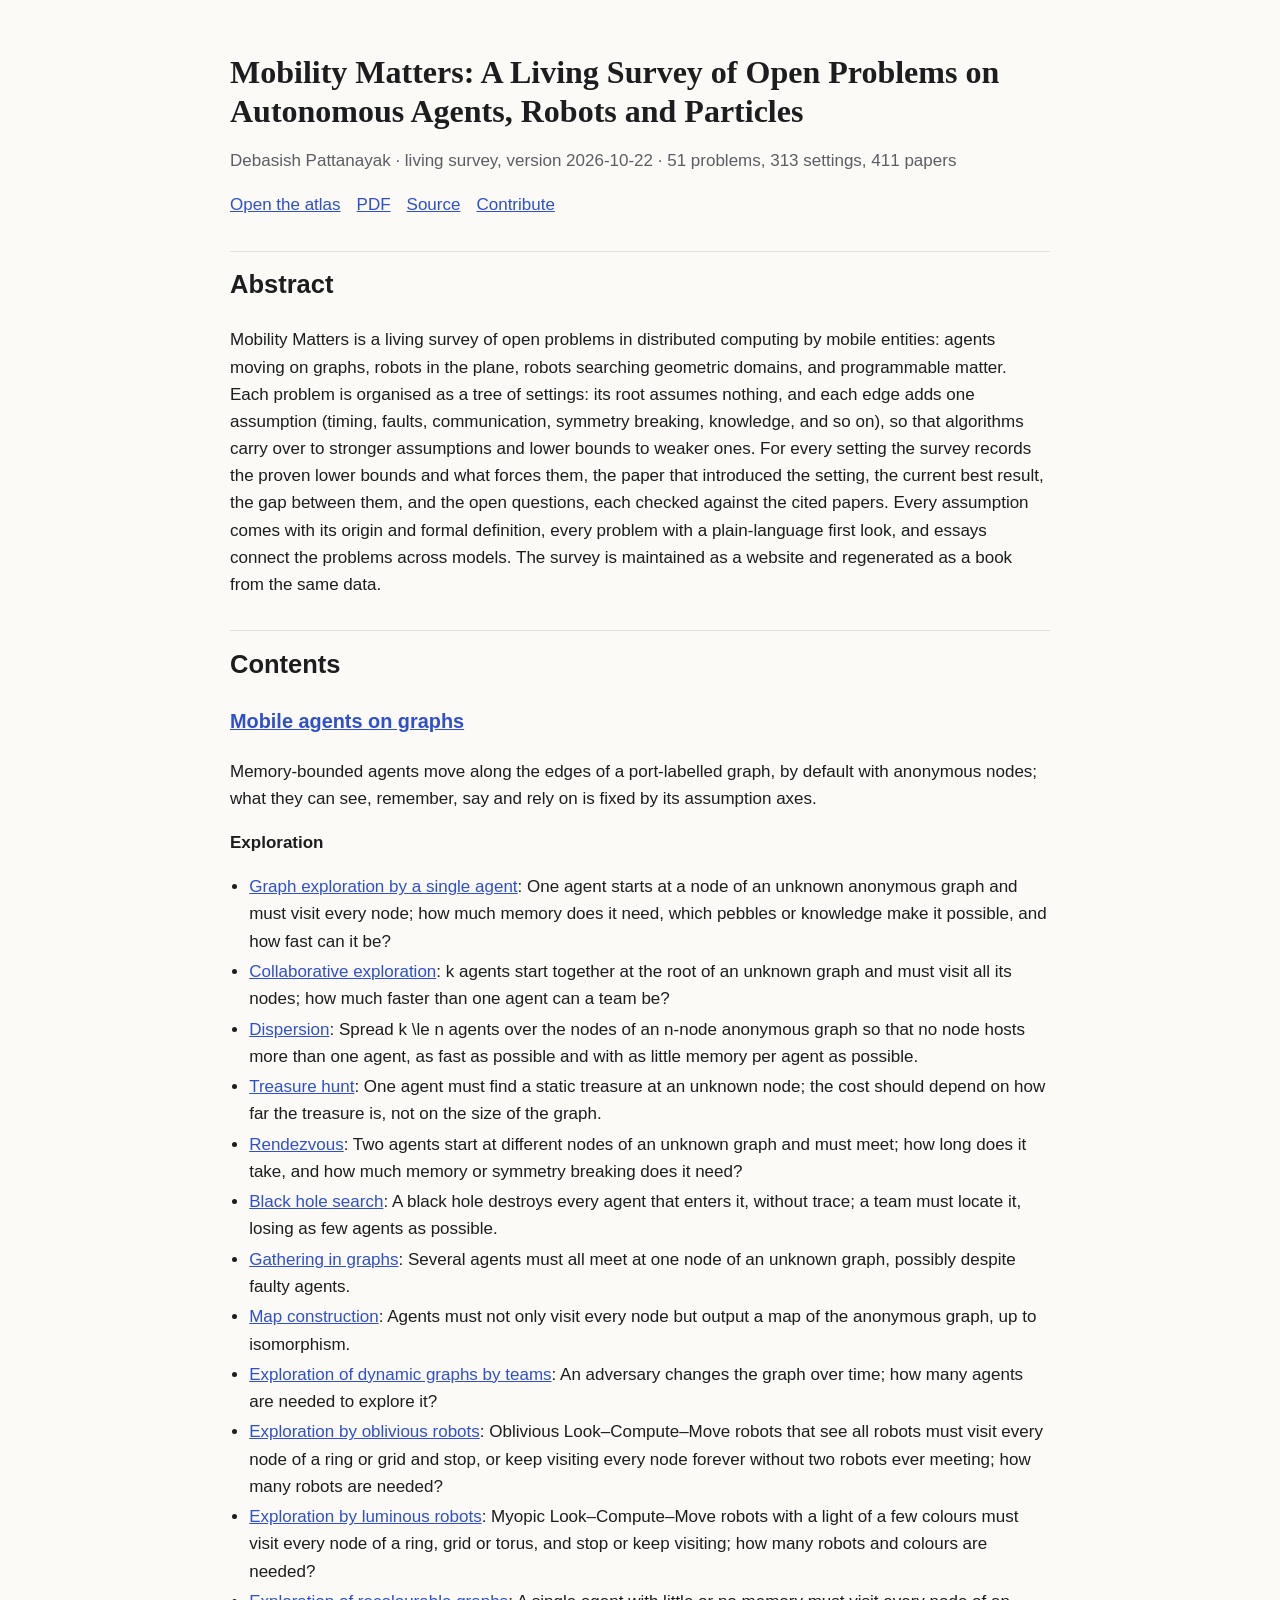
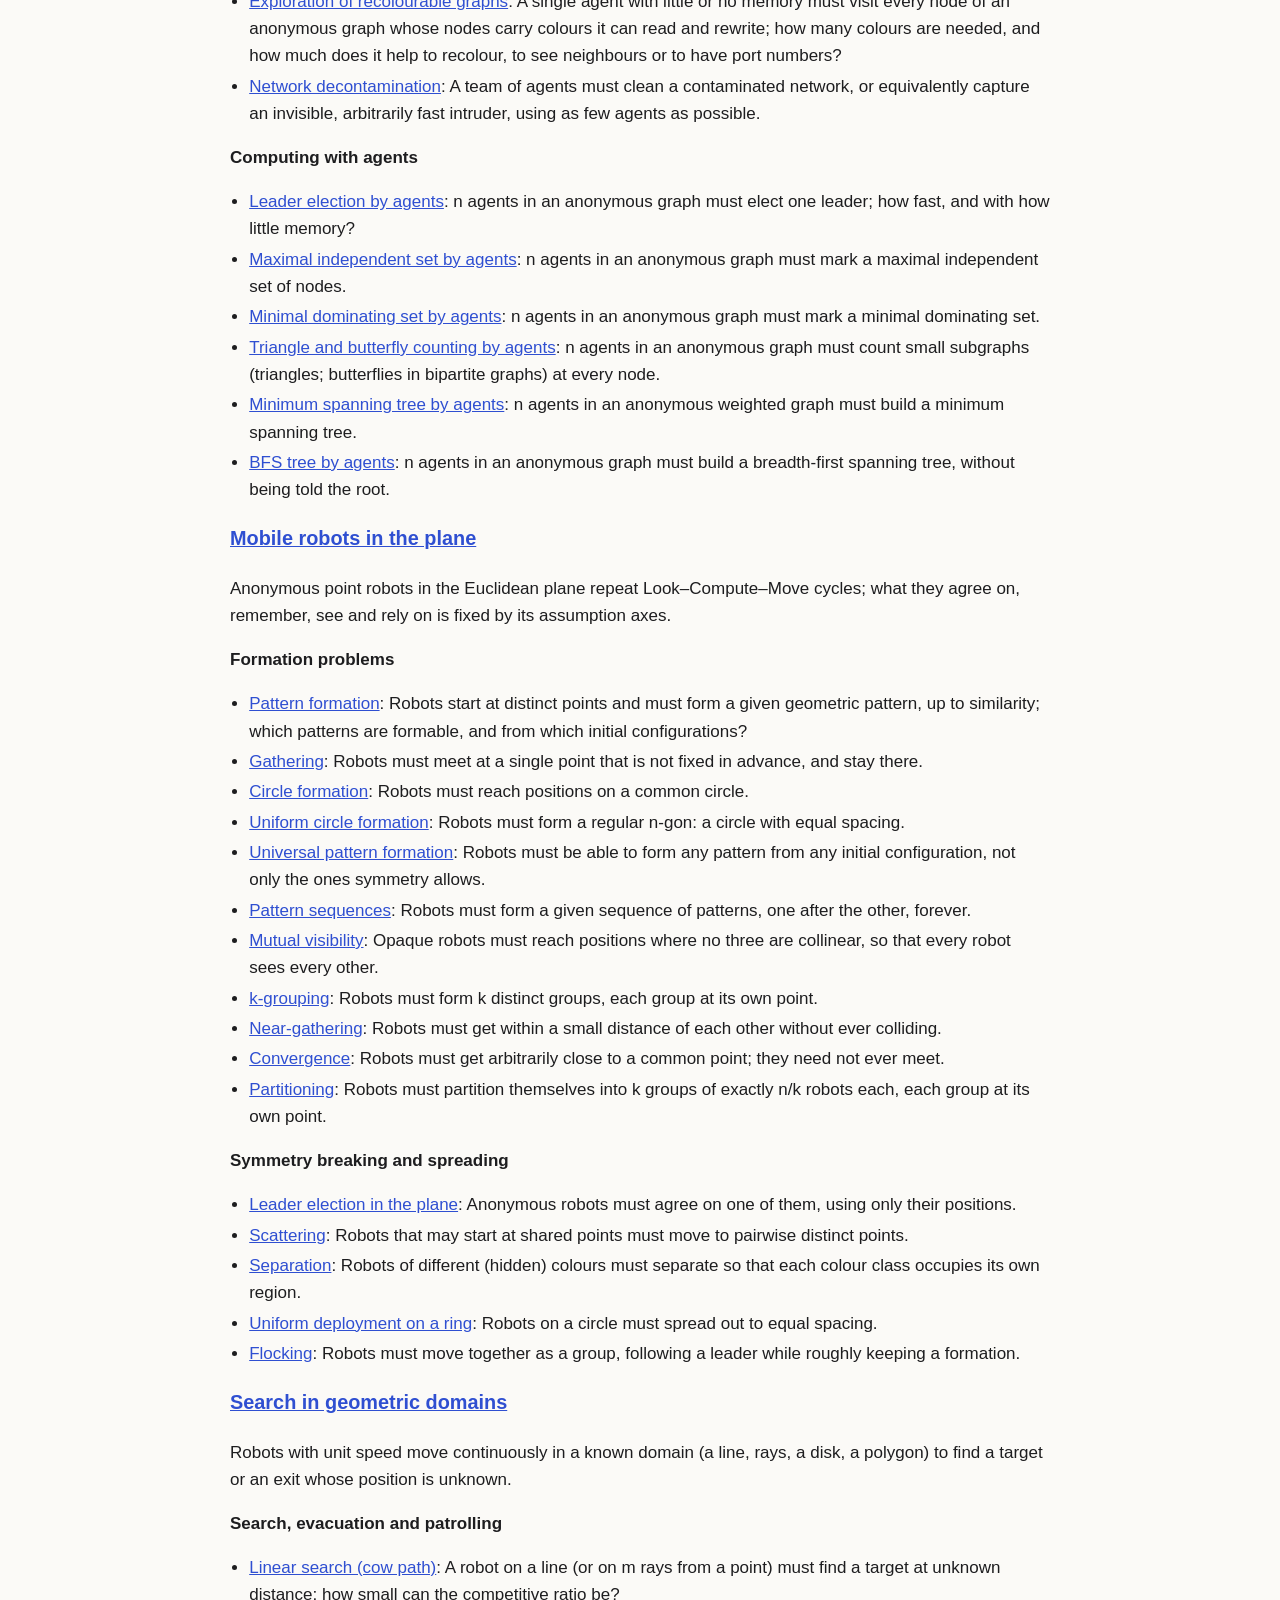
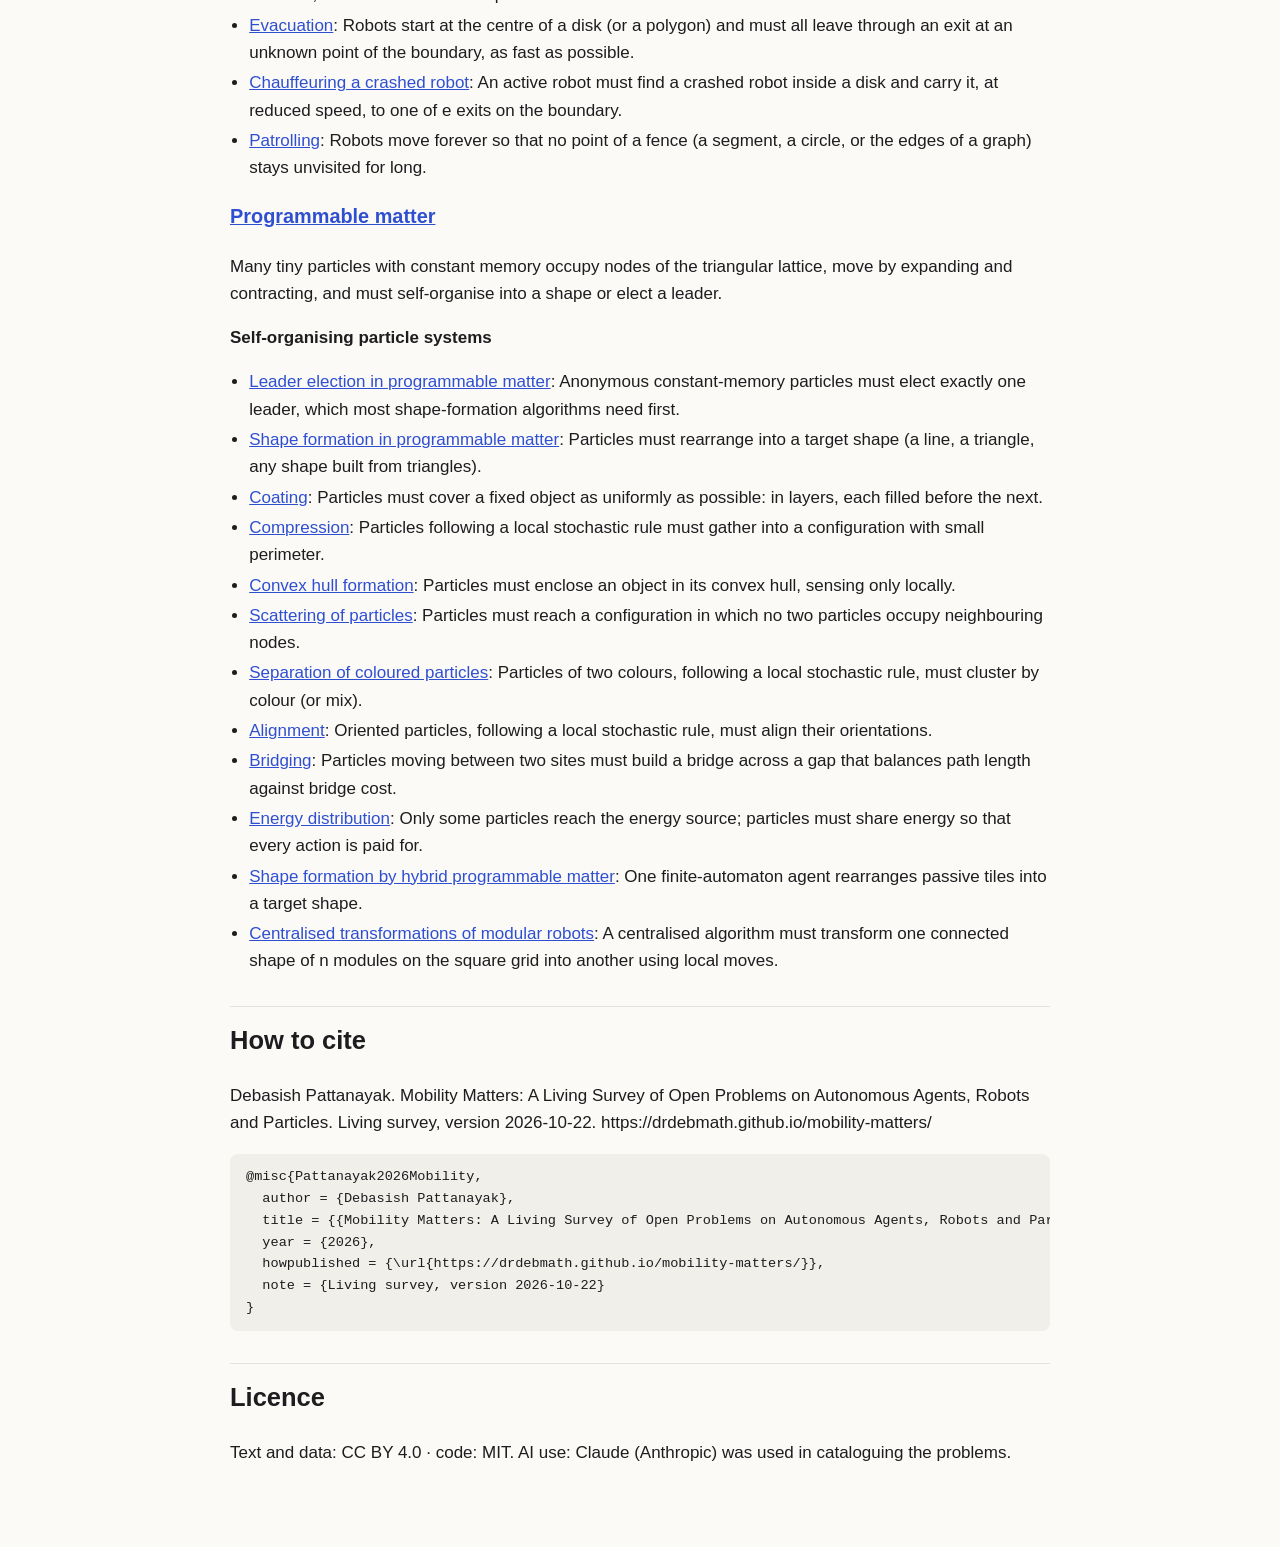
==== commit 28254d4f: "Full texts checked and 26 new settings (version 2026-10-22) - 100 papers that were cited from abstra" ====
--- a/about.html
+++ b/about.html
@@ -7,8 +7,8 @@
   <meta name="description" content="Mobility Matters is a living survey of open problems in distributed computing by mobile entities: agents moving on graphs, robots in the plane, robots searching geometric domains, and programmable matter. Each problem is organised as a tree of settings: its root assumes nothing, and each edge adds o">
   <meta name="citation_title" content="Mobility Matters: A Living Survey of Open Problems on Autonomous Agents, Robots and Particles">
   <meta name="citation_author" content="Debasish Pattanayak">
-  <meta name="citation_publication_date" content="2026/10/17">
-  <meta name="citation_online_date" content="2026/10/17">
+  <meta name="citation_publication_date" content="2026/10/22">
+  <meta name="citation_online_date" content="2026/10/22">
   <meta name="citation_publisher" content="Mobility Matters (living survey)">
   <meta name="citation_language" content="en">
   <meta name="citation_abstract_html_url" content="https://drdebmath.github.io/mobility-matters/about.html">
@@ -17,7 +17,7 @@
   <meta name="citation_keywords" content="mobile agents; mobile robots; programmable matter; distributed computing; open problems; survey">
   <meta name="DC.title" content="Mobility Matters: A Living Survey of Open Problems on Autonomous Agents, Robots and Particles">
   <meta name="DC.creator" content="Debasish Pattanayak">
-  <meta name="DC.date" content="2026-10-17">
+  <meta name="DC.date" content="2026-10-22">
   <meta name="DC.rights" content="Text and data: CC BY 4.0 · code: MIT">
   <meta name="DC.type" content="Text">
   <meta property="og:type" content="article">
@@ -38,20 +38,20 @@
 </head>
 <body>
   <h1>Mobility Matters: A Living Survey of Open Problems on Autonomous Agents, Robots and Particles</h1>
-  <p class="muted">Debasish Pattanayak · living survey, version 2026-10-17 · 51 problems, 287 settings, 409 papers</p>
+  <p class="muted">Debasish Pattanayak · living survey, version 2026-10-22 · 51 problems, 313 settings, 411 papers</p>
   <p class="links"><a href="./">Open the atlas</a><a href="mobility-matters.pdf">PDF</a><a href="https://github.com/drdebmath/mobility-matters">Source</a><a href="https://github.com/drdebmath/mobility-matters/issues/new/choose">Contribute</a></p>
   <h2>Abstract</h2>
   <p>Mobility Matters is a living survey of open problems in distributed computing by mobile entities: agents moving on graphs, robots in the plane, robots searching geometric domains, and programmable matter. Each problem is organised as a tree of settings: its root assumes nothing, and each edge adds one assumption (timing, faults, communication, symmetry breaking, knowledge, and so on), so that algorithms carry over to stronger assumptions and lower bounds to weaker ones. For every setting the survey records the proven lower bounds and what forces them, the paper that introduced the setting, the current best result, the gap between them, and the open questions, each checked against the cited papers. Every assumption comes with its origin and formal definition, every problem with a plain-language first look, and essays connect the problems across models. The survey is maintained as a website and regenerated as a book from the same data.</p>
   <h2>Contents</h2>
   <h3><a href="model/mobile-agents-on-graphs/">Mobile agents on graphs</a></h3><p>Memory-bounded agents move along the edges of a port-labelled graph, by default with anonymous nodes; what they can see, remember, say and rely on is fixed by its assumption axes.</p><h4>Exploration</h4><ul><li><a href="problem/exploration/">Graph exploration by a single agent</a>: One agent starts at a node of an unknown anonymous graph and must visit every node; how much memory does it need, which pebbles or knowledge make it possible, and how fast can it be?</li><li><a href="problem/collaborative-exploration/">Collaborative exploration</a>: k agents start together at the root of an unknown graph and must visit all its nodes; how much faster than one agent can a team be?</li><li><a href="problem/dispersion/">Dispersion</a>: Spread k \le n agents over the nodes of an n-node anonymous graph so that no node hosts more than one agent, as fast as possible and with as little memory per agent as possible.</li><li><a href="problem/treasure-hunt/">Treasure hunt</a>: One agent must find a static treasure at an unknown node; the cost should depend on how far the treasure is, not on the size of the graph.</li><li><a href="problem/rendezvous/">Rendezvous</a>: Two agents start at different nodes of an unknown graph and must meet; how long does it take, and how much memory or symmetry breaking does it need?</li><li><a href="problem/black-hole-search/">Black hole search</a>: A black hole destroys every agent that enters it, without trace; a team must locate it, losing as few agents as possible.</li><li><a href="problem/gathering-graphs/">Gathering in graphs</a>: Several agents must all meet at one node of an unknown graph, possibly despite faulty agents.</li><li><a href="problem/map-construction/">Map construction</a>: Agents must not only visit every node but output a map of the anonymous graph, up to isomorphism.</li><li><a href="problem/dynamic-exploration/">Exploration of dynamic graphs by teams</a>: An adversary changes the graph over time; how many agents are needed to explore it?</li><li><a href="problem/oblivious-exploration/">Exploration by oblivious robots</a>: Oblivious Look–Compute–Move robots that see all robots must visit every node of a ring or grid and stop, or keep visiting every node forever without two robots ever meeting; how many robots are needed?</li><li><a href="problem/exploration-luminous/">Exploration by luminous robots</a>: Myopic Look–Compute–Move robots with a light of a few colours must visit every node of a ring, grid or torus, and stop or keep visiting; how many robots and colours are needed?</li><li><a href="problem/exploration-recolourable/">Exploration of recolourable graphs</a>: A single agent with little or no memory must visit every node of an anonymous graph whose nodes carry colours it can read and rewrite; how many colours are needed, and how much does it help to recolour, to see neighbours or to have port numbers?</li><li><a href="problem/decontamination/">Network decontamination</a>: A team of agents must clean a contaminated network, or equivalently capture an invisible, arbitrarily fast intruder, using as few agents as possible.</li></ul><h4>Computing with agents</h4><ul><li><a href="problem/leader-election-agents/">Leader election by agents</a>: n agents in an anonymous graph must elect one leader; how fast, and with how little memory?</li><li><a href="problem/mis-agents/">Maximal independent set by agents</a>: n agents in an anonymous graph must mark a maximal independent set of nodes.</li><li><a href="problem/mds-agents/">Minimal dominating set by agents</a>: n agents in an anonymous graph must mark a minimal dominating set.</li><li><a href="problem/subgraph-counting-agents/">Triangle and butterfly counting by agents</a>: n agents in an anonymous graph must count small subgraphs (triangles; butterflies in bipartite graphs) at every node.</li><li><a href="problem/mst-agents/">Minimum spanning tree by agents</a>: n agents in an anonymous weighted graph must build a minimum spanning tree.</li><li><a href="problem/bfs-agents/">BFS tree by agents</a>: n agents in an anonymous graph must build a breadth-first spanning tree, without being told the root.</li></ul><h3><a href="model/mobile-robots-in-the-plane/">Mobile robots in the plane</a></h3><p>Anonymous point robots in the Euclidean plane repeat Look–Compute–Move cycles; what they agree on, remember, see and rely on is fixed by its assumption axes.</p><h4>Formation problems</h4><ul><li><a href="problem/pattern-formation/">Pattern formation</a>: Robots start at distinct points and must form a given geometric pattern, up to similarity; which patterns are formable, and from which initial configurations?</li><li><a href="problem/gathering/">Gathering</a>: Robots must meet at a single point that is not fixed in advance, and stay there.</li><li><a href="problem/circle-formation/">Circle formation</a>: Robots must reach positions on a common circle.</li><li><a href="problem/uniform-circle-formation/">Uniform circle formation</a>: Robots must form a regular n-gon: a circle with equal spacing.</li><li><a href="problem/universal-pattern-formation/">Universal pattern formation</a>: Robots must be able to form any pattern from any initial configuration, not only the ones symmetry allows.</li><li><a href="problem/pattern-sequences/">Pattern sequences</a>: Robots must form a given sequence of patterns, one after the other, forever.</li><li><a href="problem/mutual-visibility/">Mutual visibility</a>: Opaque robots must reach positions where no three are collinear, so that every robot sees every other.</li><li><a href="problem/k-grouping/">k-grouping</a>: Robots must form k distinct groups, each group at its own point.</li><li><a href="problem/near-gathering/">Near-gathering</a>: Robots must get within a small distance of each other without ever colliding.</li><li><a href="problem/convergence/">Convergence</a>: Robots must get arbitrarily close to a common point; they need not ever meet.</li><li><a href="problem/partitioning-plane/">Partitioning</a>: Robots must partition themselves into k groups of exactly n/k robots each, each group at its own point.</li></ul><h4>Symmetry breaking and spreading</h4><ul><li><a href="problem/leader-election-plane/">Leader election in the plane</a>: Anonymous robots must agree on one of them, using only their positions.</li><li><a href="problem/scattering/">Scattering</a>: Robots that may start at shared points must move to pairwise distinct points.</li><li><a href="problem/separation/">Separation</a>: Robots of different (hidden) colours must separate so that each colour class occupies its own region.</li><li><a href="problem/ring-deployment/">Uniform deployment on a ring</a>: Robots on a circle must spread out to equal spacing.</li><li><a href="problem/flocking/">Flocking</a>: Robots must move together as a group, following a leader while roughly keeping a formation.</li></ul><h3><a href="model/search-in-geometric-domains/">Search in geometric domains</a></h3><p>Robots with unit speed move continuously in a known domain (a line, rays, a disk, a polygon) to find a target or an exit whose position is unknown.</p><h4>Search, evacuation and patrolling</h4><ul><li><a href="problem/linear-search/">Linear search (cow path)</a>: A robot on a line (or on m rays from a point) must find a target at unknown distance; how small can the competitive ratio be?</li><li><a href="problem/evacuation/">Evacuation</a>: Robots start at the centre of a disk (or a polygon) and must all leave through an exit at an unknown point of the boundary, as fast as possible.</li><li><a href="problem/chauffeuring/">Chauffeuring a crashed robot</a>: An active robot must find a crashed robot inside a disk and carry it, at reduced speed, to one of e exits on the boundary.</li><li><a href="problem/patrolling/">Patrolling</a>: Robots move forever so that no point of a fence (a segment, a circle, or the edges of a graph) stays unvisited for long.</li></ul><h3><a href="model/programmable-matter/">Programmable matter</a></h3><p>Many tiny particles with constant memory occupy nodes of the triangular lattice, move by expanding and contracting, and must self-organise into a shape or elect a leader.</p><h4>Self-organising particle systems</h4><ul><li><a href="problem/leader-election-amoebots/">Leader election in programmable matter</a>: Anonymous constant-memory particles must elect exactly one leader, which most shape-formation algorithms need first.</li><li><a href="problem/shape-formation-amoebots/">Shape formation in programmable matter</a>: Particles must rearrange into a target shape (a line, a triangle, any shape built from triangles).</li><li><a href="problem/coating-amoebots/">Coating</a>: Particles must cover a fixed object as uniformly as possible: in layers, each filled before the next.</li><li><a href="problem/compression-amoebots/">Compression</a>: Particles following a local stochastic rule must gather into a configuration with small perimeter.</li><li><a href="problem/convex-hull-amoebots/">Convex hull formation</a>: Particles must enclose an object in its convex hull, sensing only locally.</li><li><a href="problem/scattering-amoebots/">Scattering of particles</a>: Particles must reach a configuration in which no two particles occupy neighbouring nodes.</li><li><a href="problem/separation-amoebots/">Separation of coloured particles</a>: Particles of two colours, following a local stochastic rule, must cluster by colour (or mix).</li><li><a href="problem/alignment-amoebots/">Alignment</a>: Oriented particles, following a local stochastic rule, must align their orientations.</li><li><a href="problem/bridging-amoebots/">Bridging</a>: Particles moving between two sites must build a bridge across a gap that balances path length against bridge cost.</li><li><a href="problem/energy-distribution-amoebots/">Energy distribution</a>: Only some particles reach the energy source; particles must share energy so that every action is paid for.</li><li><a href="problem/hybrid-shape-formation/">Shape formation by hybrid programmable matter</a>: One finite-automaton agent rearranges passive tiles into a target shape.</li><li><a href="problem/centralised-transformations/">Centralised transformations of modular robots</a>: A centralised algorithm must transform one connected shape of n modules on the square grid into another using local moves.</li></ul>
   <h2>How to cite</h2>
-  <p>Debasish Pattanayak. Mobility Matters: A Living Survey of Open Problems on Autonomous Agents, Robots and Particles. Living survey, version 2026-10-17. https://drdebmath.github.io/mobility-matters/</p>
+  <p>Debasish Pattanayak. Mobility Matters: A Living Survey of Open Problems on Autonomous Agents, Robots and Particles. Living survey, version 2026-10-22. https://drdebmath.github.io/mobility-matters/</p>
   <pre>@misc{Pattanayak2026Mobility,
   author = {Debasish Pattanayak},
   title = {{Mobility Matters: A Living Survey of Open Problems on Autonomous Agents, Robots and Particles}},
   year = {2026},
   howpublished = {\url{https://drdebmath.github.io/mobility-matters/}},
-  note = {Living survey, version 2026-10-17}
+  note = {Living survey, version 2026-10-22}
 }</pre>
   <h2>Licence</h2>
   <p>Text and data: CC BY 4.0 · code: MIT. AI use: Claude (Anthropic) was used in cataloguing the problems.</p>
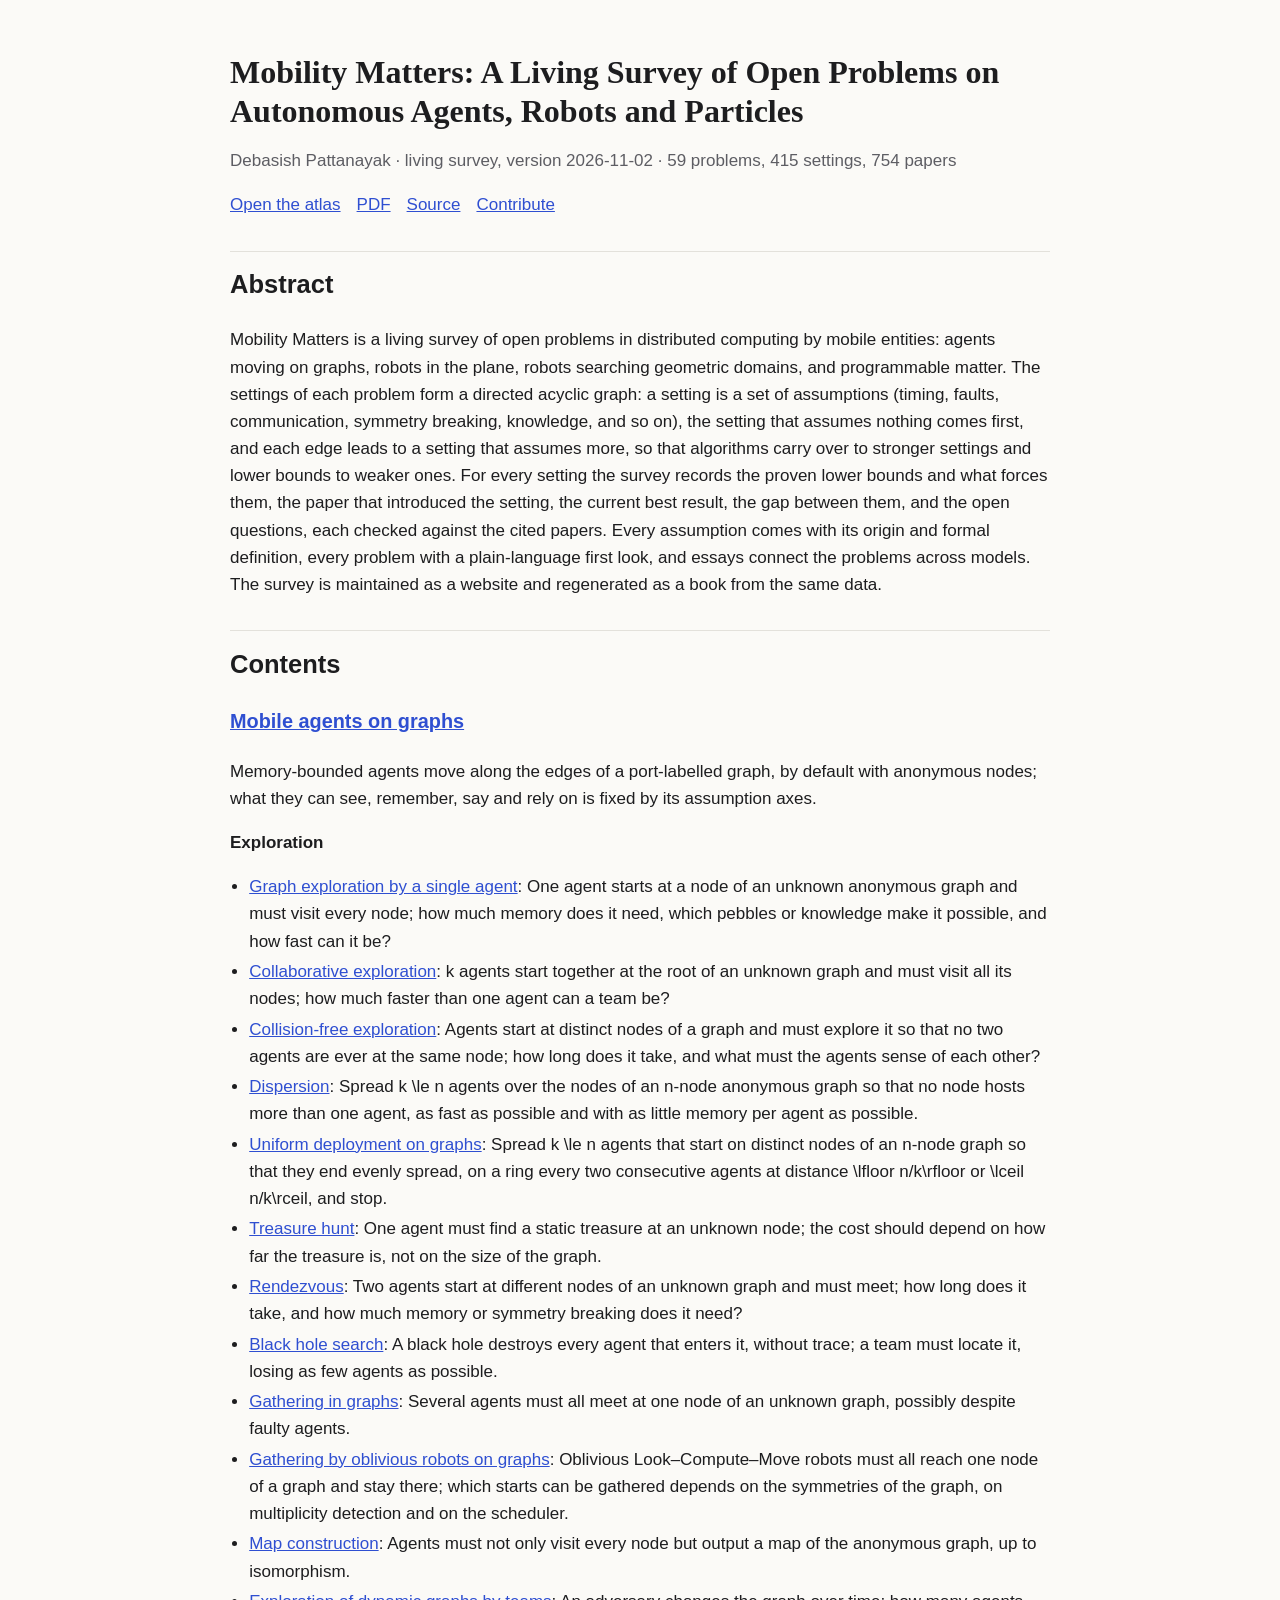
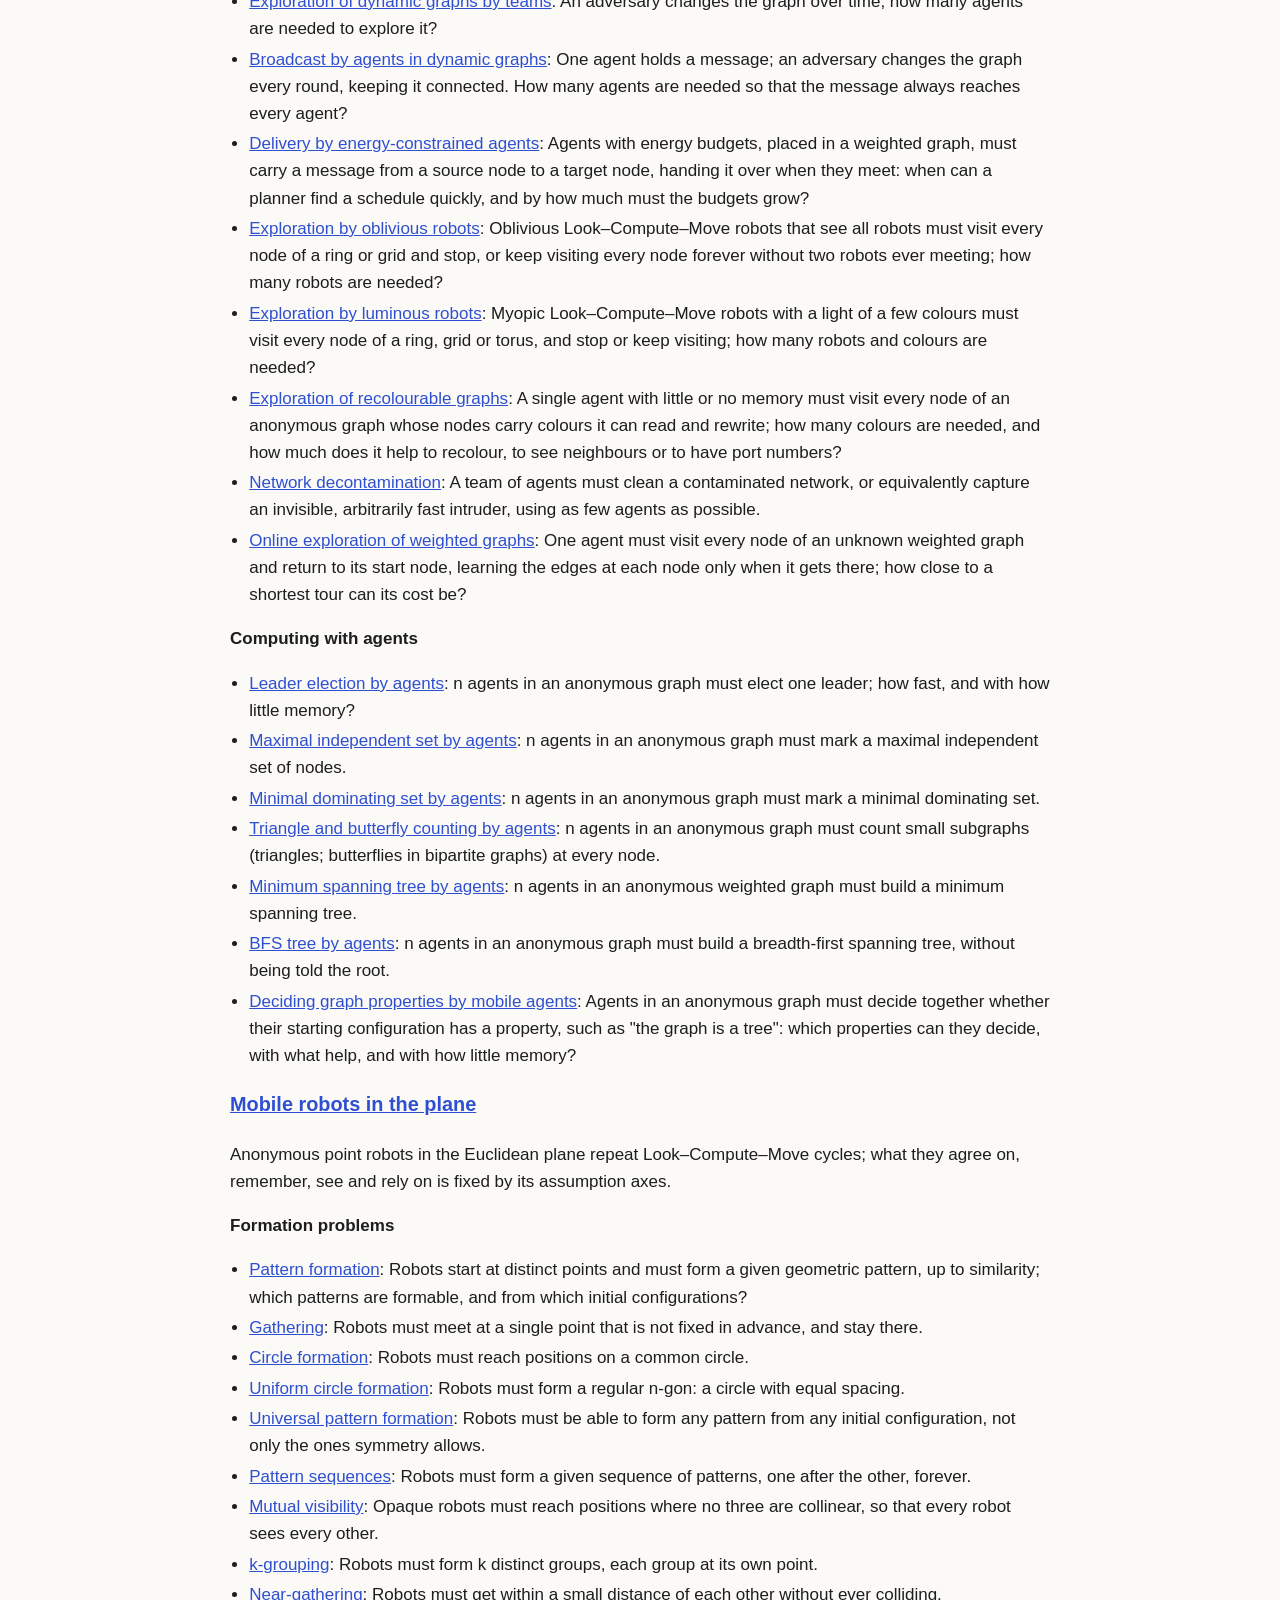
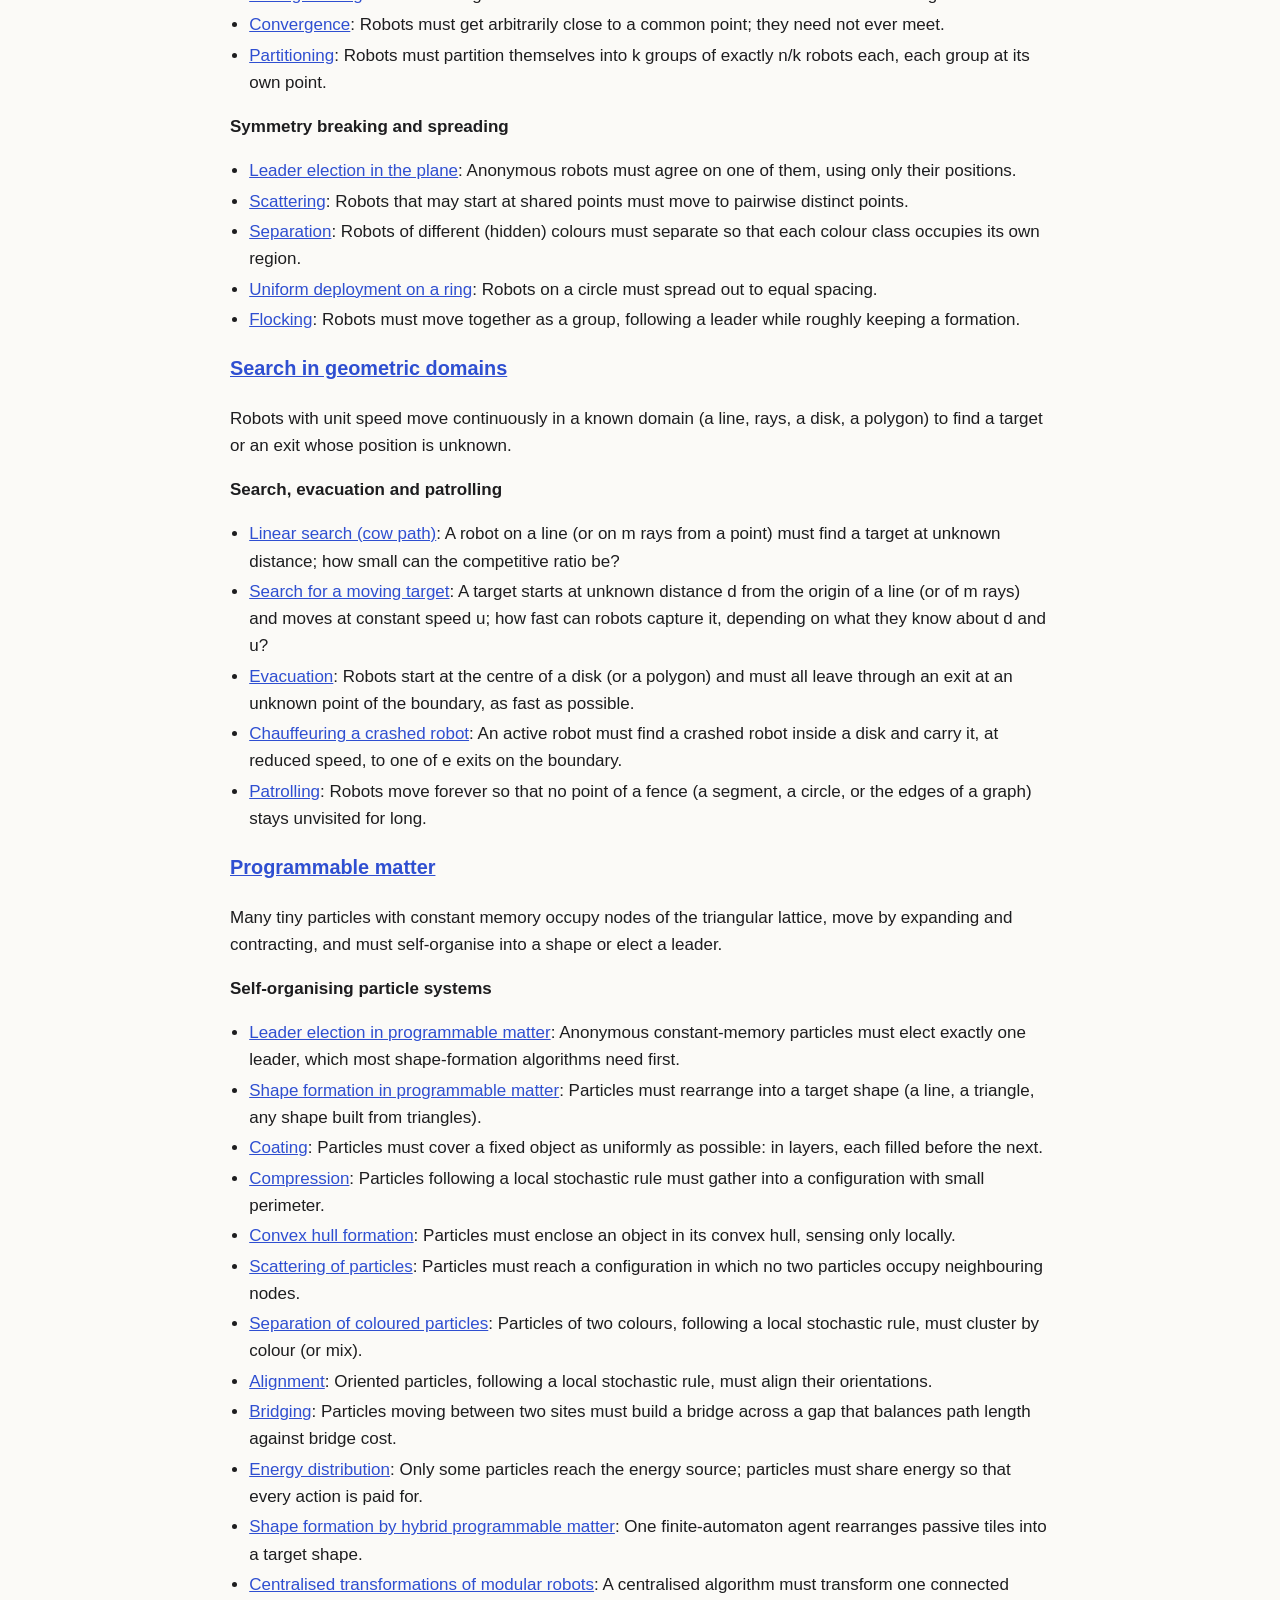
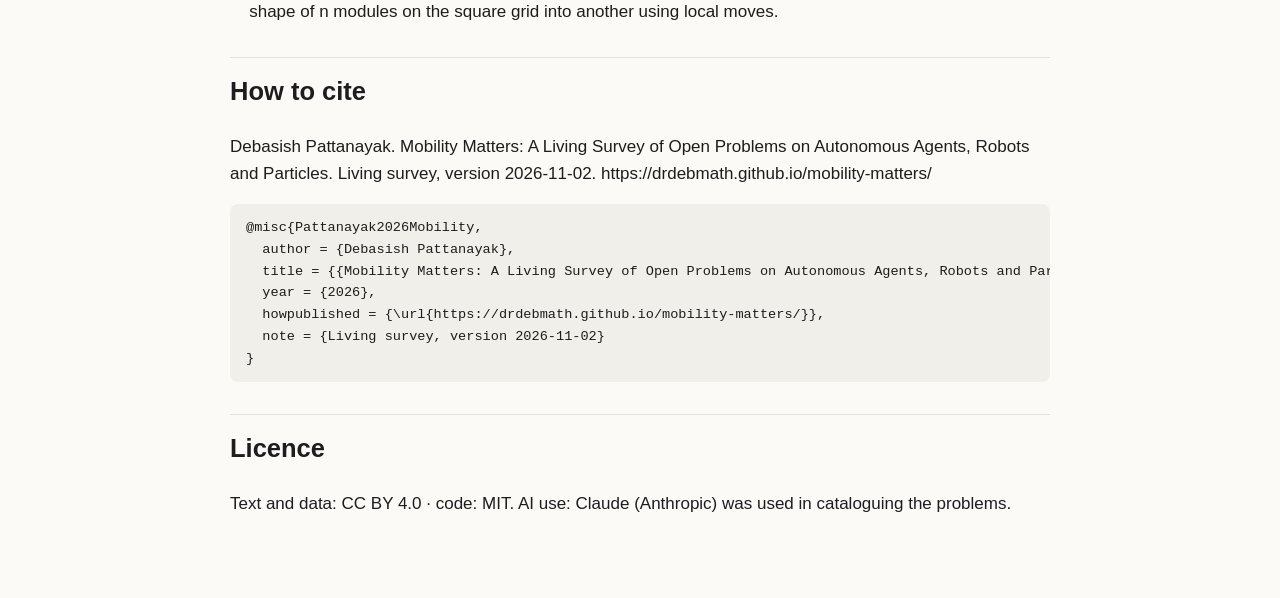
==== commit eff8e236: "Every version of every paper, eight new problems (version 2026-11-02) - Problem files grouped by fam" ====
--- a/about.html
+++ b/about.html
@@ -4,11 +4,11 @@
   <meta charset="utf-8">
   <meta name="viewport" content="width=device-width, initial-scale=1">
   <title>Mobility Matters: A Living Survey of Open Problems on Autonomous Agents, Robots and Particles</title>
-  <meta name="description" content="Mobility Matters is a living survey of open problems in distributed computing by mobile entities: agents moving on graphs, robots in the plane, robots searching geometric domains, and programmable matter. Each problem is organised as a tree of settings: its root assumes nothing, and each edge adds o">
+  <meta name="description" content="Mobility Matters is a living survey of open problems in distributed computing by mobile entities: agents moving on graphs, robots in the plane, robots searching geometric domains, and programmable matter. The settings of each problem form a directed acyclic graph: a setting is a set of assumptions (">
   <meta name="citation_title" content="Mobility Matters: A Living Survey of Open Problems on Autonomous Agents, Robots and Particles">
   <meta name="citation_author" content="Debasish Pattanayak">
-  <meta name="citation_publication_date" content="2026/10/22">
-  <meta name="citation_online_date" content="2026/10/22">
+  <meta name="citation_publication_date" content="2026/11/02">
+  <meta name="citation_online_date" content="2026/11/02">
   <meta name="citation_publisher" content="Mobility Matters (living survey)">
   <meta name="citation_language" content="en">
   <meta name="citation_abstract_html_url" content="https://drdebmath.github.io/mobility-matters/about.html">
@@ -17,7 +17,7 @@
   <meta name="citation_keywords" content="mobile agents; mobile robots; programmable matter; distributed computing; open problems; survey">
   <meta name="DC.title" content="Mobility Matters: A Living Survey of Open Problems on Autonomous Agents, Robots and Particles">
   <meta name="DC.creator" content="Debasish Pattanayak">
-  <meta name="DC.date" content="2026-10-22">
+  <meta name="DC.date" content="2026-11-02">
   <meta name="DC.rights" content="Text and data: CC BY 4.0 · code: MIT">
   <meta name="DC.type" content="Text">
   <meta property="og:type" content="article">
@@ -38,20 +38,20 @@
 </head>
 <body>
   <h1>Mobility Matters: A Living Survey of Open Problems on Autonomous Agents, Robots and Particles</h1>
-  <p class="muted">Debasish Pattanayak · living survey, version 2026-10-22 · 51 problems, 313 settings, 411 papers</p>
+  <p class="muted">Debasish Pattanayak · living survey, version 2026-11-02 · 59 problems, 415 settings, 754 papers</p>
   <p class="links"><a href="./">Open the atlas</a><a href="mobility-matters.pdf">PDF</a><a href="https://github.com/drdebmath/mobility-matters">Source</a><a href="https://github.com/drdebmath/mobility-matters/issues/new/choose">Contribute</a></p>
   <h2>Abstract</h2>
-  <p>Mobility Matters is a living survey of open problems in distributed computing by mobile entities: agents moving on graphs, robots in the plane, robots searching geometric domains, and programmable matter. Each problem is organised as a tree of settings: its root assumes nothing, and each edge adds one assumption (timing, faults, communication, symmetry breaking, knowledge, and so on), so that algorithms carry over to stronger assumptions and lower bounds to weaker ones. For every setting the survey records the proven lower bounds and what forces them, the paper that introduced the setting, the current best result, the gap between them, and the open questions, each checked against the cited papers. Every assumption comes with its origin and formal definition, every problem with a plain-language first look, and essays connect the problems across models. The survey is maintained as a website and regenerated as a book from the same data.</p>
+  <p>Mobility Matters is a living survey of open problems in distributed computing by mobile entities: agents moving on graphs, robots in the plane, robots searching geometric domains, and programmable matter. The settings of each problem form a directed acyclic graph: a setting is a set of assumptions (timing, faults, communication, symmetry breaking, knowledge, and so on), the setting that assumes nothing comes first, and each edge leads to a setting that assumes more, so that algorithms carry over to stronger settings and lower bounds to weaker ones. For every setting the survey records the proven lower bounds and what forces them, the paper that introduced the setting, the current best result, the gap between them, and the open questions, each checked against the cited papers. Every assumption comes with its origin and formal definition, every problem with a plain-language first look, and essays connect the problems across models. The survey is maintained as a website and regenerated as a book from the same data.</p>
   <h2>Contents</h2>
-  <h3><a href="model/mobile-agents-on-graphs/">Mobile agents on graphs</a></h3><p>Memory-bounded agents move along the edges of a port-labelled graph, by default with anonymous nodes; what they can see, remember, say and rely on is fixed by its assumption axes.</p><h4>Exploration</h4><ul><li><a href="problem/exploration/">Graph exploration by a single agent</a>: One agent starts at a node of an unknown anonymous graph and must visit every node; how much memory does it need, which pebbles or knowledge make it possible, and how fast can it be?</li><li><a href="problem/collaborative-exploration/">Collaborative exploration</a>: k agents start together at the root of an unknown graph and must visit all its nodes; how much faster than one agent can a team be?</li><li><a href="problem/dispersion/">Dispersion</a>: Spread k \le n agents over the nodes of an n-node anonymous graph so that no node hosts more than one agent, as fast as possible and with as little memory per agent as possible.</li><li><a href="problem/treasure-hunt/">Treasure hunt</a>: One agent must find a static treasure at an unknown node; the cost should depend on how far the treasure is, not on the size of the graph.</li><li><a href="problem/rendezvous/">Rendezvous</a>: Two agents start at different nodes of an unknown graph and must meet; how long does it take, and how much memory or symmetry breaking does it need?</li><li><a href="problem/black-hole-search/">Black hole search</a>: A black hole destroys every agent that enters it, without trace; a team must locate it, losing as few agents as possible.</li><li><a href="problem/gathering-graphs/">Gathering in graphs</a>: Several agents must all meet at one node of an unknown graph, possibly despite faulty agents.</li><li><a href="problem/map-construction/">Map construction</a>: Agents must not only visit every node but output a map of the anonymous graph, up to isomorphism.</li><li><a href="problem/dynamic-exploration/">Exploration of dynamic graphs by teams</a>: An adversary changes the graph over time; how many agents are needed to explore it?</li><li><a href="problem/oblivious-exploration/">Exploration by oblivious robots</a>: Oblivious Look–Compute–Move robots that see all robots must visit every node of a ring or grid and stop, or keep visiting every node forever without two robots ever meeting; how many robots are needed?</li><li><a href="problem/exploration-luminous/">Exploration by luminous robots</a>: Myopic Look–Compute–Move robots with a light of a few colours must visit every node of a ring, grid or torus, and stop or keep visiting; how many robots and colours are needed?</li><li><a href="problem/exploration-recolourable/">Exploration of recolourable graphs</a>: A single agent with little or no memory must visit every node of an anonymous graph whose nodes carry colours it can read and rewrite; how many colours are needed, and how much does it help to recolour, to see neighbours or to have port numbers?</li><li><a href="problem/decontamination/">Network decontamination</a>: A team of agents must clean a contaminated network, or equivalently capture an invisible, arbitrarily fast intruder, using as few agents as possible.</li></ul><h4>Computing with agents</h4><ul><li><a href="problem/leader-election-agents/">Leader election by agents</a>: n agents in an anonymous graph must elect one leader; how fast, and with how little memory?</li><li><a href="problem/mis-agents/">Maximal independent set by agents</a>: n agents in an anonymous graph must mark a maximal independent set of nodes.</li><li><a href="problem/mds-agents/">Minimal dominating set by agents</a>: n agents in an anonymous graph must mark a minimal dominating set.</li><li><a href="problem/subgraph-counting-agents/">Triangle and butterfly counting by agents</a>: n agents in an anonymous graph must count small subgraphs (triangles; butterflies in bipartite graphs) at every node.</li><li><a href="problem/mst-agents/">Minimum spanning tree by agents</a>: n agents in an anonymous weighted graph must build a minimum spanning tree.</li><li><a href="problem/bfs-agents/">BFS tree by agents</a>: n agents in an anonymous graph must build a breadth-first spanning tree, without being told the root.</li></ul><h3><a href="model/mobile-robots-in-the-plane/">Mobile robots in the plane</a></h3><p>Anonymous point robots in the Euclidean plane repeat Look–Compute–Move cycles; what they agree on, remember, see and rely on is fixed by its assumption axes.</p><h4>Formation problems</h4><ul><li><a href="problem/pattern-formation/">Pattern formation</a>: Robots start at distinct points and must form a given geometric pattern, up to similarity; which patterns are formable, and from which initial configurations?</li><li><a href="problem/gathering/">Gathering</a>: Robots must meet at a single point that is not fixed in advance, and stay there.</li><li><a href="problem/circle-formation/">Circle formation</a>: Robots must reach positions on a common circle.</li><li><a href="problem/uniform-circle-formation/">Uniform circle formation</a>: Robots must form a regular n-gon: a circle with equal spacing.</li><li><a href="problem/universal-pattern-formation/">Universal pattern formation</a>: Robots must be able to form any pattern from any initial configuration, not only the ones symmetry allows.</li><li><a href="problem/pattern-sequences/">Pattern sequences</a>: Robots must form a given sequence of patterns, one after the other, forever.</li><li><a href="problem/mutual-visibility/">Mutual visibility</a>: Opaque robots must reach positions where no three are collinear, so that every robot sees every other.</li><li><a href="problem/k-grouping/">k-grouping</a>: Robots must form k distinct groups, each group at its own point.</li><li><a href="problem/near-gathering/">Near-gathering</a>: Robots must get within a small distance of each other without ever colliding.</li><li><a href="problem/convergence/">Convergence</a>: Robots must get arbitrarily close to a common point; they need not ever meet.</li><li><a href="problem/partitioning-plane/">Partitioning</a>: Robots must partition themselves into k groups of exactly n/k robots each, each group at its own point.</li></ul><h4>Symmetry breaking and spreading</h4><ul><li><a href="problem/leader-election-plane/">Leader election in the plane</a>: Anonymous robots must agree on one of them, using only their positions.</li><li><a href="problem/scattering/">Scattering</a>: Robots that may start at shared points must move to pairwise distinct points.</li><li><a href="problem/separation/">Separation</a>: Robots of different (hidden) colours must separate so that each colour class occupies its own region.</li><li><a href="problem/ring-deployment/">Uniform deployment on a ring</a>: Robots on a circle must spread out to equal spacing.</li><li><a href="problem/flocking/">Flocking</a>: Robots must move together as a group, following a leader while roughly keeping a formation.</li></ul><h3><a href="model/search-in-geometric-domains/">Search in geometric domains</a></h3><p>Robots with unit speed move continuously in a known domain (a line, rays, a disk, a polygon) to find a target or an exit whose position is unknown.</p><h4>Search, evacuation and patrolling</h4><ul><li><a href="problem/linear-search/">Linear search (cow path)</a>: A robot on a line (or on m rays from a point) must find a target at unknown distance; how small can the competitive ratio be?</li><li><a href="problem/evacuation/">Evacuation</a>: Robots start at the centre of a disk (or a polygon) and must all leave through an exit at an unknown point of the boundary, as fast as possible.</li><li><a href="problem/chauffeuring/">Chauffeuring a crashed robot</a>: An active robot must find a crashed robot inside a disk and carry it, at reduced speed, to one of e exits on the boundary.</li><li><a href="problem/patrolling/">Patrolling</a>: Robots move forever so that no point of a fence (a segment, a circle, or the edges of a graph) stays unvisited for long.</li></ul><h3><a href="model/programmable-matter/">Programmable matter</a></h3><p>Many tiny particles with constant memory occupy nodes of the triangular lattice, move by expanding and contracting, and must self-organise into a shape or elect a leader.</p><h4>Self-organising particle systems</h4><ul><li><a href="problem/leader-election-amoebots/">Leader election in programmable matter</a>: Anonymous constant-memory particles must elect exactly one leader, which most shape-formation algorithms need first.</li><li><a href="problem/shape-formation-amoebots/">Shape formation in programmable matter</a>: Particles must rearrange into a target shape (a line, a triangle, any shape built from triangles).</li><li><a href="problem/coating-amoebots/">Coating</a>: Particles must cover a fixed object as uniformly as possible: in layers, each filled before the next.</li><li><a href="problem/compression-amoebots/">Compression</a>: Particles following a local stochastic rule must gather into a configuration with small perimeter.</li><li><a href="problem/convex-hull-amoebots/">Convex hull formation</a>: Particles must enclose an object in its convex hull, sensing only locally.</li><li><a href="problem/scattering-amoebots/">Scattering of particles</a>: Particles must reach a configuration in which no two particles occupy neighbouring nodes.</li><li><a href="problem/separation-amoebots/">Separation of coloured particles</a>: Particles of two colours, following a local stochastic rule, must cluster by colour (or mix).</li><li><a href="problem/alignment-amoebots/">Alignment</a>: Oriented particles, following a local stochastic rule, must align their orientations.</li><li><a href="problem/bridging-amoebots/">Bridging</a>: Particles moving between two sites must build a bridge across a gap that balances path length against bridge cost.</li><li><a href="problem/energy-distribution-amoebots/">Energy distribution</a>: Only some particles reach the energy source; particles must share energy so that every action is paid for.</li><li><a href="problem/hybrid-shape-formation/">Shape formation by hybrid programmable matter</a>: One finite-automaton agent rearranges passive tiles into a target shape.</li><li><a href="problem/centralised-transformations/">Centralised transformations of modular robots</a>: A centralised algorithm must transform one connected shape of n modules on the square grid into another using local moves.</li></ul>
+  <h3><a href="model/mobile-agents-on-graphs/">Mobile agents on graphs</a></h3><p>Memory-bounded agents move along the edges of a port-labelled graph, by default with anonymous nodes; what they can see, remember, say and rely on is fixed by its assumption axes.</p><h4>Exploration</h4><ul><li><a href="problem/exploration/">Graph exploration by a single agent</a>: One agent starts at a node of an unknown anonymous graph and must visit every node; how much memory does it need, which pebbles or knowledge make it possible, and how fast can it be?</li><li><a href="problem/collaborative-exploration/">Collaborative exploration</a>: k agents start together at the root of an unknown graph and must visit all its nodes; how much faster than one agent can a team be?</li><li><a href="problem/collision-free-exploration/">Collision-free exploration</a>: Agents start at distinct nodes of a graph and must explore it so that no two agents are ever at the same node; how long does it take, and what must the agents sense of each other?</li><li><a href="problem/dispersion/">Dispersion</a>: Spread k \le n agents over the nodes of an n-node anonymous graph so that no node hosts more than one agent, as fast as possible and with as little memory per agent as possible.</li><li><a href="problem/uniform-deployment-graphs/">Uniform deployment on graphs</a>: Spread k \le n agents that start on distinct nodes of an n-node graph so that they end evenly spread, on a ring every two consecutive agents at distance \lfloor n/k\rfloor or \lceil n/k\rceil, and stop.</li><li><a href="problem/treasure-hunt/">Treasure hunt</a>: One agent must find a static treasure at an unknown node; the cost should depend on how far the treasure is, not on the size of the graph.</li><li><a href="problem/rendezvous/">Rendezvous</a>: Two agents start at different nodes of an unknown graph and must meet; how long does it take, and how much memory or symmetry breaking does it need?</li><li><a href="problem/black-hole-search/">Black hole search</a>: A black hole destroys every agent that enters it, without trace; a team must locate it, losing as few agents as possible.</li><li><a href="problem/gathering-graphs/">Gathering in graphs</a>: Several agents must all meet at one node of an unknown graph, possibly despite faulty agents.</li><li><a href="problem/gathering-oblivious-graphs/">Gathering by oblivious robots on graphs</a>: Oblivious Look–Compute–Move robots must all reach one node of a graph and stay there; which starts can be gathered depends on the symmetries of the graph, on multiplicity detection and on the scheduler.</li><li><a href="problem/map-construction/">Map construction</a>: Agents must not only visit every node but output a map of the anonymous graph, up to isomorphism.</li><li><a href="problem/dynamic-exploration/">Exploration of dynamic graphs by teams</a>: An adversary changes the graph over time; how many agents are needed to explore it?</li><li><a href="problem/broadcast-agents/">Broadcast by agents in dynamic graphs</a>: One agent holds a message; an adversary changes the graph every round, keeping it connected. How many agents are needed so that the message always reaches every agent?</li><li><a href="problem/energy-delivery/">Delivery by energy-constrained agents</a>: Agents with energy budgets, placed in a weighted graph, must carry a message from a source node to a target node, handing it over when they meet: when can a planner find a schedule quickly, and by how much must the budgets grow?</li><li><a href="problem/oblivious-exploration/">Exploration by oblivious robots</a>: Oblivious Look–Compute–Move robots that see all robots must visit every node of a ring or grid and stop, or keep visiting every node forever without two robots ever meeting; how many robots are needed?</li><li><a href="problem/exploration-luminous/">Exploration by luminous robots</a>: Myopic Look–Compute–Move robots with a light of a few colours must visit every node of a ring, grid or torus, and stop or keep visiting; how many robots and colours are needed?</li><li><a href="problem/exploration-recolourable/">Exploration of recolourable graphs</a>: A single agent with little or no memory must visit every node of an anonymous graph whose nodes carry colours it can read and rewrite; how many colours are needed, and how much does it help to recolour, to see neighbours or to have port numbers?</li><li><a href="problem/decontamination/">Network decontamination</a>: A team of agents must clean a contaminated network, or equivalently capture an invisible, arbitrarily fast intruder, using as few agents as possible.</li><li><a href="problem/online-exploration/">Online exploration of weighted graphs</a>: One agent must visit every node of an unknown weighted graph and return to its start node, learning the edges at each node only when it gets there; how close to a shortest tour can its cost be?</li></ul><h4>Computing with agents</h4><ul><li><a href="problem/leader-election-agents/">Leader election by agents</a>: n agents in an anonymous graph must elect one leader; how fast, and with how little memory?</li><li><a href="problem/mis-agents/">Maximal independent set by agents</a>: n agents in an anonymous graph must mark a maximal independent set of nodes.</li><li><a href="problem/mds-agents/">Minimal dominating set by agents</a>: n agents in an anonymous graph must mark a minimal dominating set.</li><li><a href="problem/subgraph-counting-agents/">Triangle and butterfly counting by agents</a>: n agents in an anonymous graph must count small subgraphs (triangles; butterflies in bipartite graphs) at every node.</li><li><a href="problem/mst-agents/">Minimum spanning tree by agents</a>: n agents in an anonymous weighted graph must build a minimum spanning tree.</li><li><a href="problem/bfs-agents/">BFS tree by agents</a>: n agents in an anonymous graph must build a breadth-first spanning tree, without being told the root.</li><li><a href="problem/deciding-agents/">Deciding graph properties by mobile agents</a>: Agents in an anonymous graph must decide together whether their starting configuration has a property, such as &quot;the graph is a tree&quot;: which properties can they decide, with what help, and with how little memory?</li></ul><h3><a href="model/mobile-robots-in-the-plane/">Mobile robots in the plane</a></h3><p>Anonymous point robots in the Euclidean plane repeat Look–Compute–Move cycles; what they agree on, remember, see and rely on is fixed by its assumption axes.</p><h4>Formation problems</h4><ul><li><a href="problem/pattern-formation/">Pattern formation</a>: Robots start at distinct points and must form a given geometric pattern, up to similarity; which patterns are formable, and from which initial configurations?</li><li><a href="problem/gathering/">Gathering</a>: Robots must meet at a single point that is not fixed in advance, and stay there.</li><li><a href="problem/circle-formation/">Circle formation</a>: Robots must reach positions on a common circle.</li><li><a href="problem/uniform-circle-formation/">Uniform circle formation</a>: Robots must form a regular n-gon: a circle with equal spacing.</li><li><a href="problem/universal-pattern-formation/">Universal pattern formation</a>: Robots must be able to form any pattern from any initial configuration, not only the ones symmetry allows.</li><li><a href="problem/pattern-sequences/">Pattern sequences</a>: Robots must form a given sequence of patterns, one after the other, forever.</li><li><a href="problem/mutual-visibility/">Mutual visibility</a>: Opaque robots must reach positions where no three are collinear, so that every robot sees every other.</li><li><a href="problem/k-grouping/">k-grouping</a>: Robots must form k distinct groups, each group at its own point.</li><li><a href="problem/near-gathering/">Near-gathering</a>: Robots must get within a small distance of each other without ever colliding.</li><li><a href="problem/convergence/">Convergence</a>: Robots must get arbitrarily close to a common point; they need not ever meet.</li><li><a href="problem/partitioning-plane/">Partitioning</a>: Robots must partition themselves into k groups of exactly n/k robots each, each group at its own point.</li></ul><h4>Symmetry breaking and spreading</h4><ul><li><a href="problem/leader-election-plane/">Leader election in the plane</a>: Anonymous robots must agree on one of them, using only their positions.</li><li><a href="problem/scattering/">Scattering</a>: Robots that may start at shared points must move to pairwise distinct points.</li><li><a href="problem/separation/">Separation</a>: Robots of different (hidden) colours must separate so that each colour class occupies its own region.</li><li><a href="problem/ring-deployment/">Uniform deployment on a ring</a>: Robots on a circle must spread out to equal spacing.</li><li><a href="problem/flocking/">Flocking</a>: Robots must move together as a group, following a leader while roughly keeping a formation.</li></ul><h3><a href="model/search-in-geometric-domains/">Search in geometric domains</a></h3><p>Robots with unit speed move continuously in a known domain (a line, rays, a disk, a polygon) to find a target or an exit whose position is unknown.</p><h4>Search, evacuation and patrolling</h4><ul><li><a href="problem/linear-search/">Linear search (cow path)</a>: A robot on a line (or on m rays from a point) must find a target at unknown distance; how small can the competitive ratio be?</li><li><a href="problem/moving-target-search/">Search for a moving target</a>: A target starts at unknown distance d from the origin of a line (or of m rays) and moves at constant speed u; how fast can robots capture it, depending on what they know about d and u?</li><li><a href="problem/evacuation/">Evacuation</a>: Robots start at the centre of a disk (or a polygon) and must all leave through an exit at an unknown point of the boundary, as fast as possible.</li><li><a href="problem/chauffeuring/">Chauffeuring a crashed robot</a>: An active robot must find a crashed robot inside a disk and carry it, at reduced speed, to one of e exits on the boundary.</li><li><a href="problem/patrolling/">Patrolling</a>: Robots move forever so that no point of a fence (a segment, a circle, or the edges of a graph) stays unvisited for long.</li></ul><h3><a href="model/programmable-matter/">Programmable matter</a></h3><p>Many tiny particles with constant memory occupy nodes of the triangular lattice, move by expanding and contracting, and must self-organise into a shape or elect a leader.</p><h4>Self-organising particle systems</h4><ul><li><a href="problem/leader-election-amoebots/">Leader election in programmable matter</a>: Anonymous constant-memory particles must elect exactly one leader, which most shape-formation algorithms need first.</li><li><a href="problem/shape-formation-amoebots/">Shape formation in programmable matter</a>: Particles must rearrange into a target shape (a line, a triangle, any shape built from triangles).</li><li><a href="problem/coating-amoebots/">Coating</a>: Particles must cover a fixed object as uniformly as possible: in layers, each filled before the next.</li><li><a href="problem/compression-amoebots/">Compression</a>: Particles following a local stochastic rule must gather into a configuration with small perimeter.</li><li><a href="problem/convex-hull-amoebots/">Convex hull formation</a>: Particles must enclose an object in its convex hull, sensing only locally.</li><li><a href="problem/scattering-amoebots/">Scattering of particles</a>: Particles must reach a configuration in which no two particles occupy neighbouring nodes.</li><li><a href="problem/separation-amoebots/">Separation of coloured particles</a>: Particles of two colours, following a local stochastic rule, must cluster by colour (or mix).</li><li><a href="problem/alignment-amoebots/">Alignment</a>: Oriented particles, following a local stochastic rule, must align their orientations.</li><li><a href="problem/bridging-amoebots/">Bridging</a>: Particles moving between two sites must build a bridge across a gap that balances path length against bridge cost.</li><li><a href="problem/energy-distribution-amoebots/">Energy distribution</a>: Only some particles reach the energy source; particles must share energy so that every action is paid for.</li><li><a href="problem/hybrid-shape-formation/">Shape formation by hybrid programmable matter</a>: One finite-automaton agent rearranges passive tiles into a target shape.</li><li><a href="problem/centralised-transformations/">Centralised transformations of modular robots</a>: A centralised algorithm must transform one connected shape of n modules on the square grid into another using local moves.</li></ul>
   <h2>How to cite</h2>
-  <p>Debasish Pattanayak. Mobility Matters: A Living Survey of Open Problems on Autonomous Agents, Robots and Particles. Living survey, version 2026-10-22. https://drdebmath.github.io/mobility-matters/</p>
+  <p>Debasish Pattanayak. Mobility Matters: A Living Survey of Open Problems on Autonomous Agents, Robots and Particles. Living survey, version 2026-11-02. https://drdebmath.github.io/mobility-matters/</p>
   <pre>@misc{Pattanayak2026Mobility,
   author = {Debasish Pattanayak},
   title = {{Mobility Matters: A Living Survey of Open Problems on Autonomous Agents, Robots and Particles}},
   year = {2026},
   howpublished = {\url{https://drdebmath.github.io/mobility-matters/}},
-  note = {Living survey, version 2026-10-22}
+  note = {Living survey, version 2026-11-02}
 }</pre>
   <h2>Licence</h2>
   <p>Text and data: CC BY 4.0 · code: MIT. AI use: Claude (Anthropic) was used in cataloguing the problems.</p>
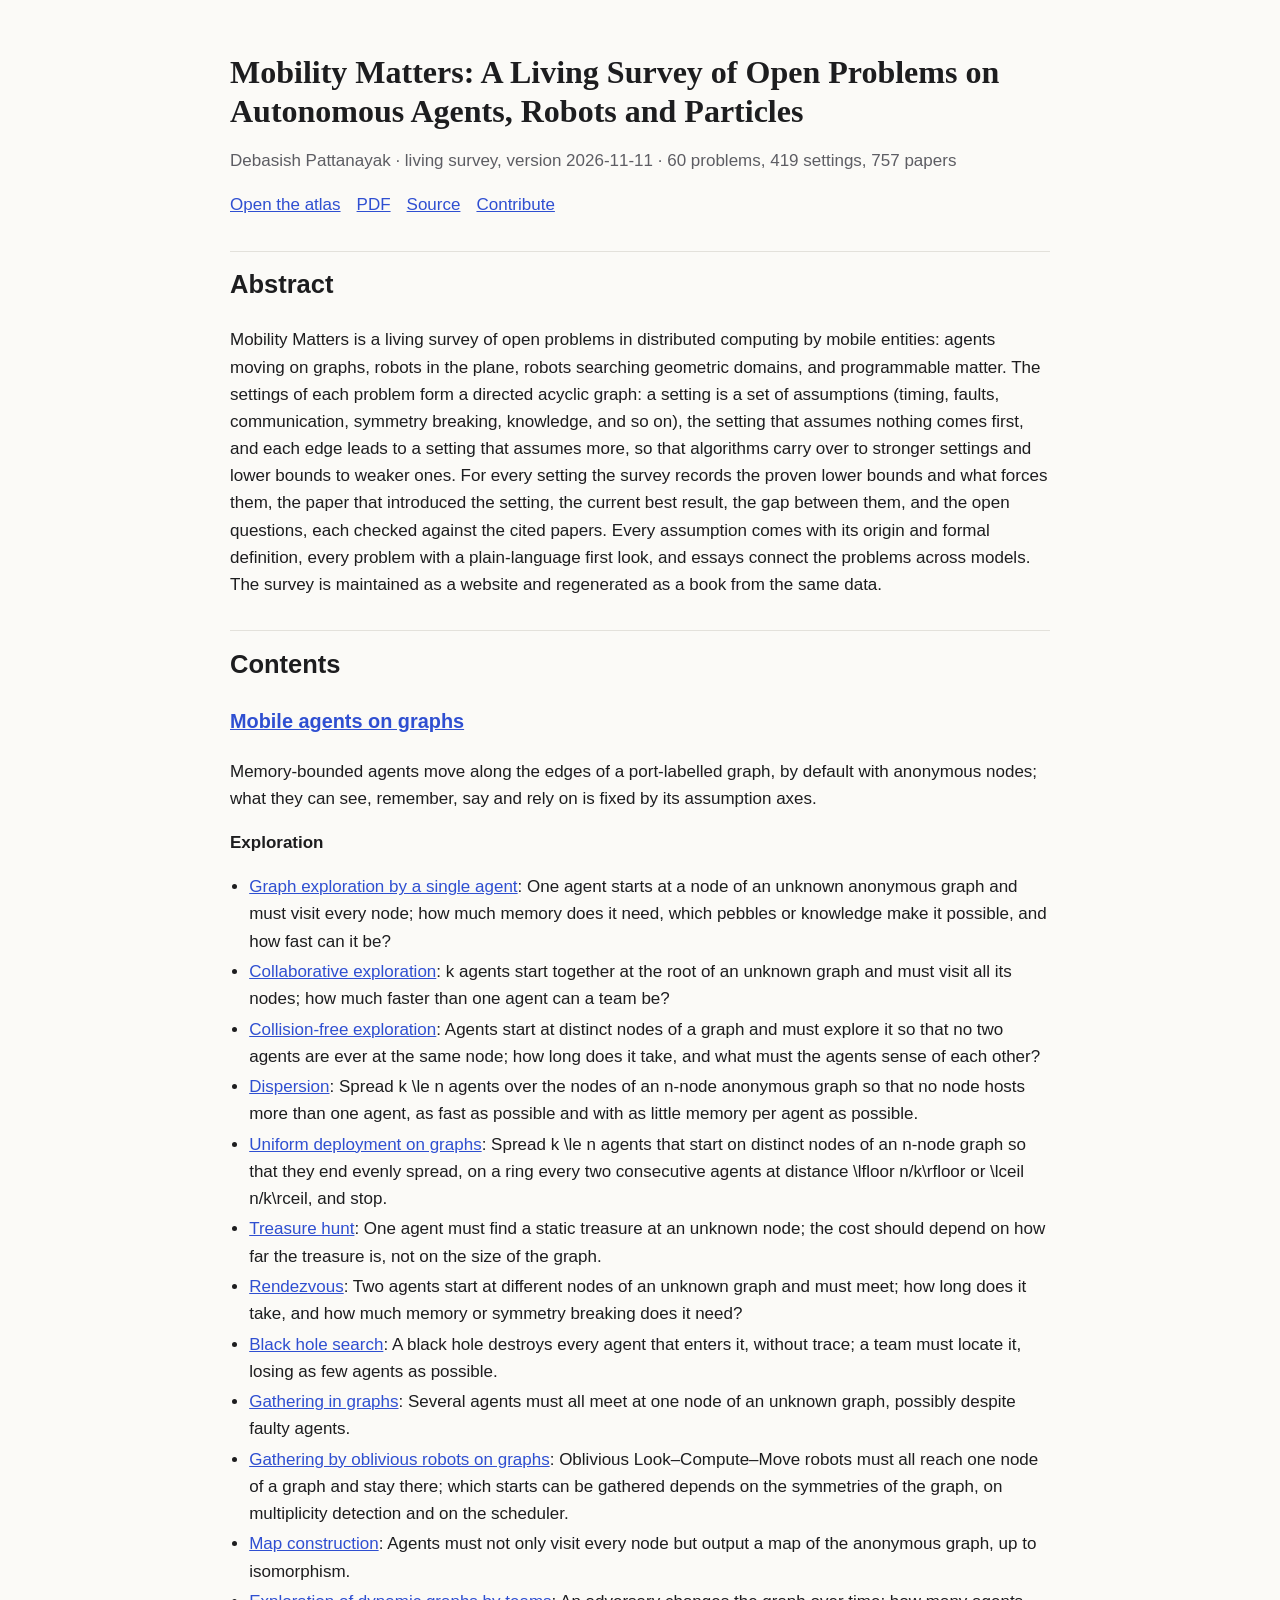
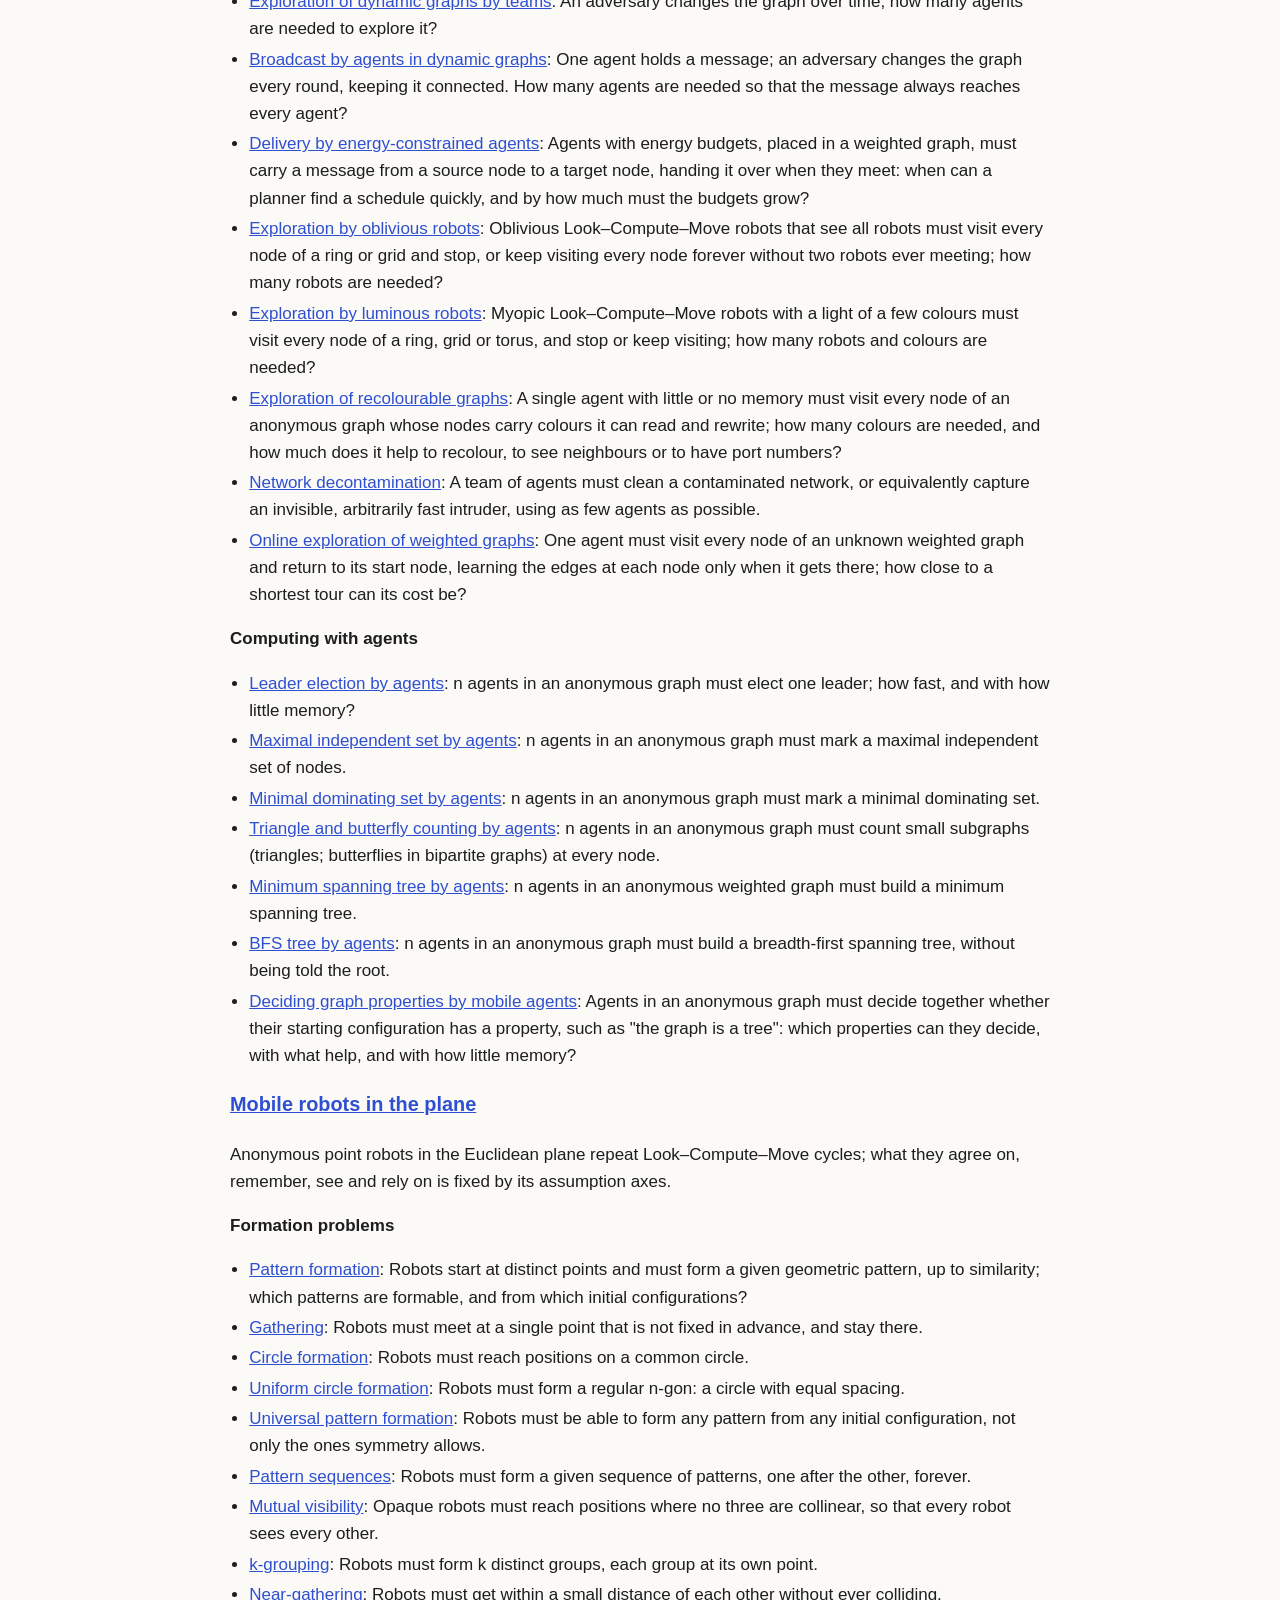
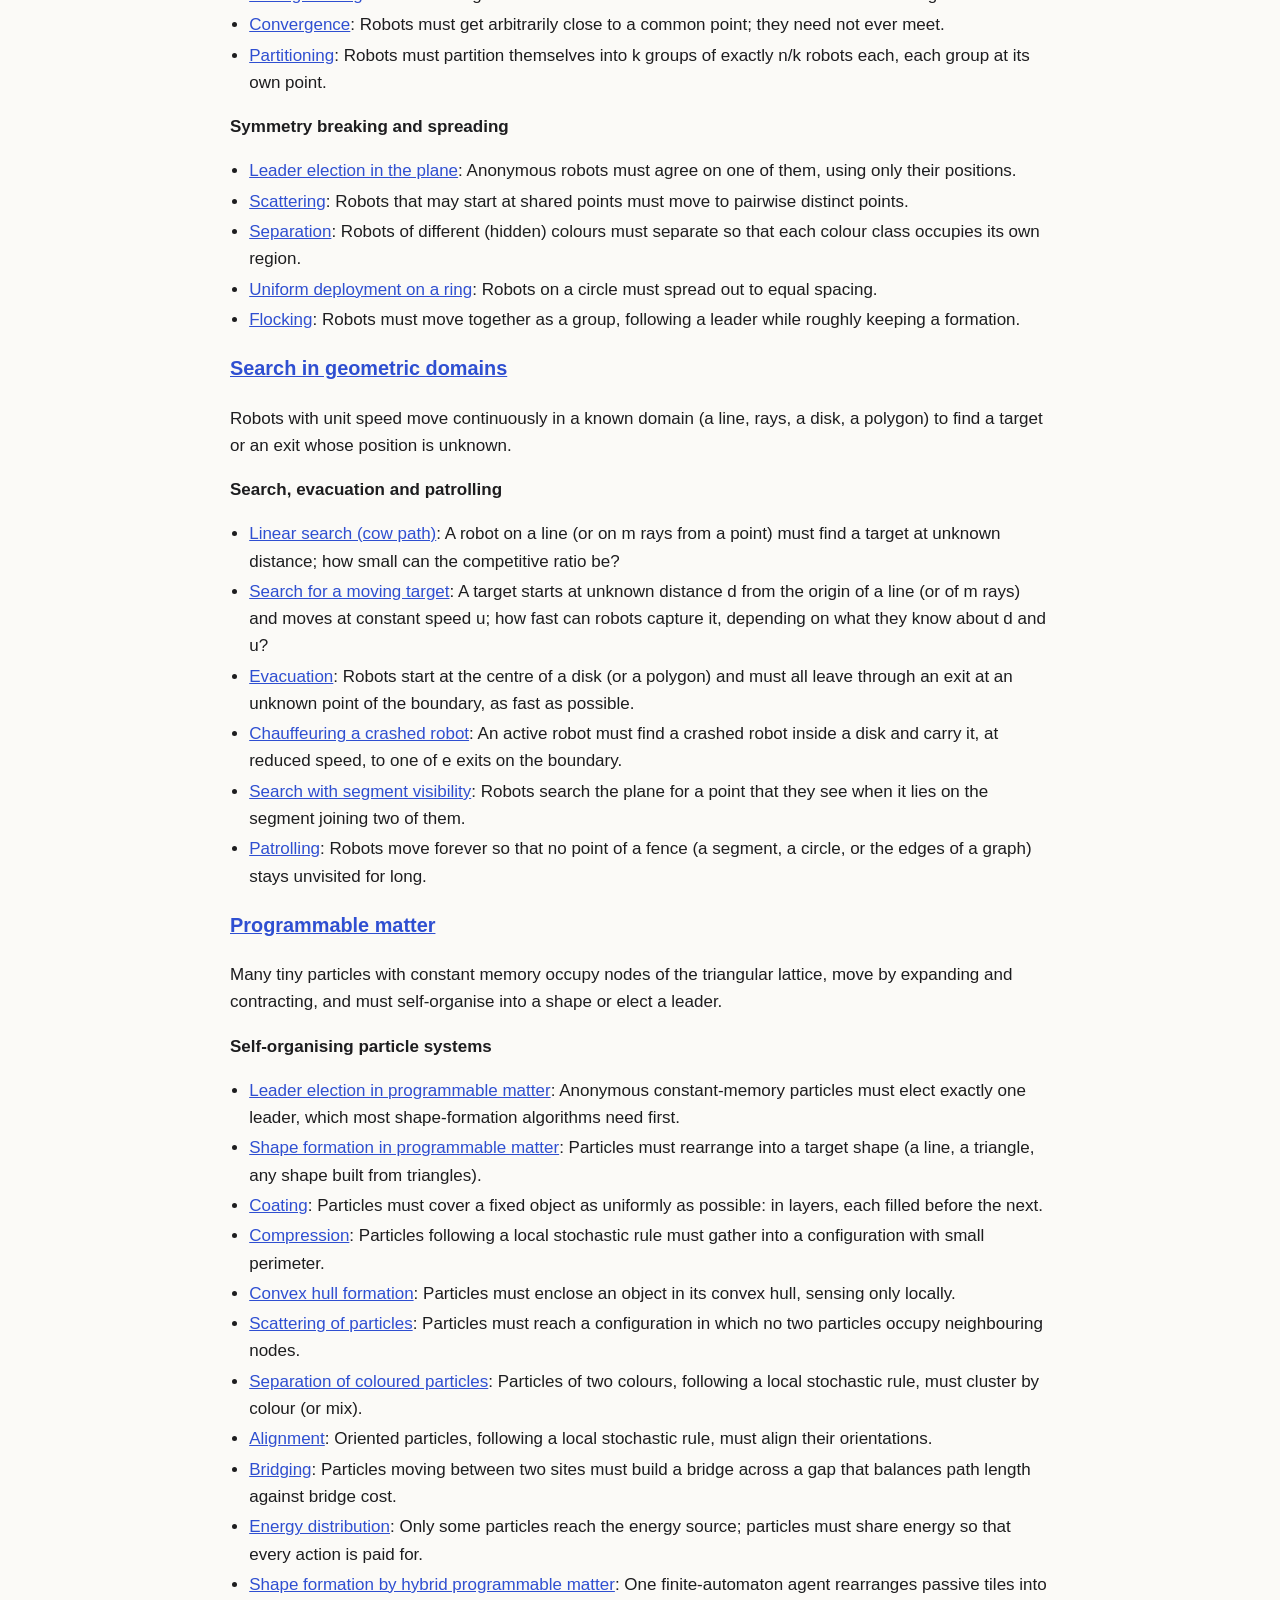
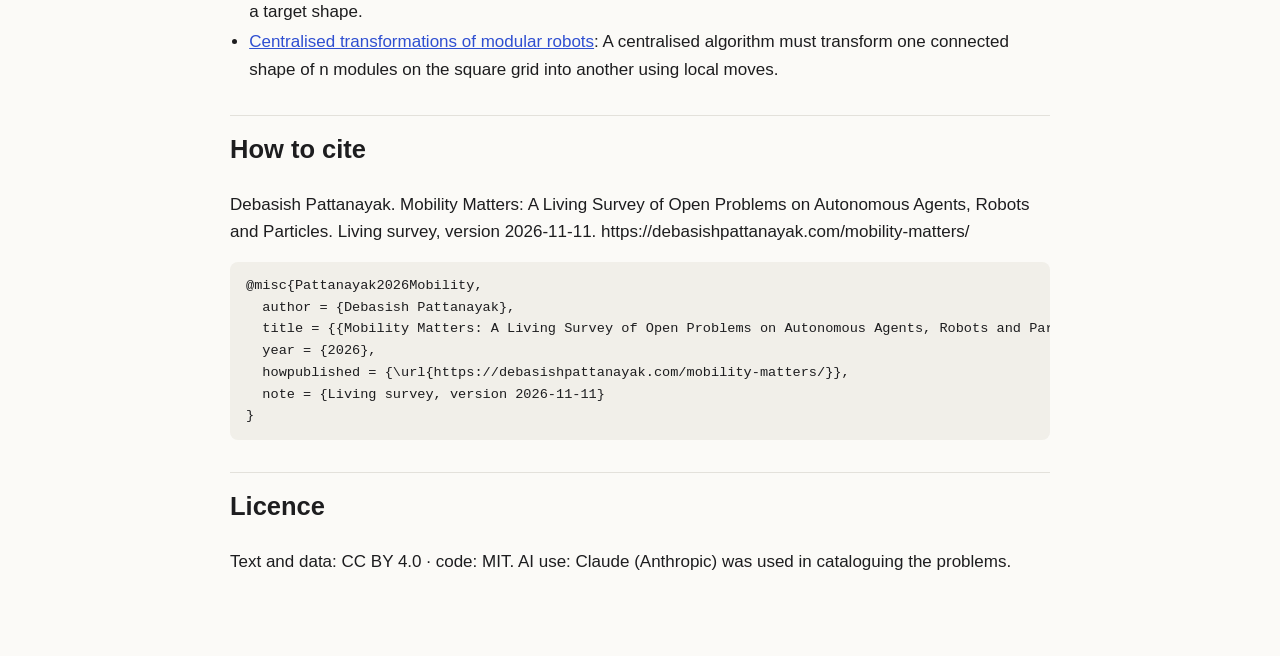
==== commit f7d0fb84: "Segment search, temporal and treasure-hunt updates, simulator embeds (version 2026-11-11) New homepa" ====
--- a/about.html
+++ b/about.html
@@ -7,24 +7,24 @@
   <meta name="description" content="Mobility Matters is a living survey of open problems in distributed computing by mobile entities: agents moving on graphs, robots in the plane, robots searching geometric domains, and programmable matter. The settings of each problem form a directed acyclic graph: a setting is a set of assumptions (">
   <meta name="citation_title" content="Mobility Matters: A Living Survey of Open Problems on Autonomous Agents, Robots and Particles">
   <meta name="citation_author" content="Debasish Pattanayak">
-  <meta name="citation_publication_date" content="2026/11/02">
-  <meta name="citation_online_date" content="2026/11/02">
+  <meta name="citation_publication_date" content="2026/11/11">
+  <meta name="citation_online_date" content="2026/11/11">
   <meta name="citation_publisher" content="Mobility Matters (living survey)">
   <meta name="citation_language" content="en">
-  <meta name="citation_abstract_html_url" content="https://drdebmath.github.io/mobility-matters/about.html">
-  <meta name="citation_public_url" content="https://drdebmath.github.io/mobility-matters/">
-  <meta name="citation_pdf_url" content="https://drdebmath.github.io/mobility-matters/mobility-matters.pdf">
+  <meta name="citation_abstract_html_url" content="https://debasishpattanayak.com/mobility-matters/about.html">
+  <meta name="citation_public_url" content="https://debasishpattanayak.com/mobility-matters/">
+  <meta name="citation_pdf_url" content="https://debasishpattanayak.com/mobility-matters/mobility-matters.pdf">
   <meta name="citation_keywords" content="mobile agents; mobile robots; programmable matter; distributed computing; open problems; survey">
   <meta name="DC.title" content="Mobility Matters: A Living Survey of Open Problems on Autonomous Agents, Robots and Particles">
   <meta name="DC.creator" content="Debasish Pattanayak">
-  <meta name="DC.date" content="2026-11-02">
+  <meta name="DC.date" content="2026-11-11">
   <meta name="DC.rights" content="Text and data: CC BY 4.0 · code: MIT">
   <meta name="DC.type" content="Text">
   <meta property="og:type" content="article">
   <meta property="og:title" content="Mobility Matters: A Living Survey of Open Problems on Autonomous Agents, Robots and Particles">
-  <meta property="og:url" content="https://drdebmath.github.io/mobility-matters/about.html">
+  <meta property="og:url" content="https://debasishpattanayak.com/mobility-matters/about.html">
   <link rel="icon" href="assets/favicon.svg" type="image/svg+xml">
-  <link rel="canonical" href="https://drdebmath.github.io/mobility-matters/about.html">
+  <link rel="canonical" href="https://debasishpattanayak.com/mobility-matters/about.html">
   <style>
     :root { --bg: #fbfaf7; --fg: #1d1d1f; --muted: #5d5d63; --accent: #2f4fd1; --line: #e3e1db; --code: #f1efe9; }
     @media (prefers-color-scheme: dark) { :root { --bg: #141416; --fg: #e9e9ec; --muted: #a3a3ab; --accent: #8ea2ff; --line: #2c2c31; --code: #1e1e22; } }
@@ -38,20 +38,20 @@
 </head>
 <body>
   <h1>Mobility Matters: A Living Survey of Open Problems on Autonomous Agents, Robots and Particles</h1>
-  <p class="muted">Debasish Pattanayak · living survey, version 2026-11-02 · 59 problems, 415 settings, 754 papers</p>
+  <p class="muted">Debasish Pattanayak · living survey, version 2026-11-11 · 60 problems, 419 settings, 757 papers</p>
   <p class="links"><a href="./">Open the atlas</a><a href="mobility-matters.pdf">PDF</a><a href="https://github.com/drdebmath/mobility-matters">Source</a><a href="https://github.com/drdebmath/mobility-matters/issues/new/choose">Contribute</a></p>
   <h2>Abstract</h2>
   <p>Mobility Matters is a living survey of open problems in distributed computing by mobile entities: agents moving on graphs, robots in the plane, robots searching geometric domains, and programmable matter. The settings of each problem form a directed acyclic graph: a setting is a set of assumptions (timing, faults, communication, symmetry breaking, knowledge, and so on), the setting that assumes nothing comes first, and each edge leads to a setting that assumes more, so that algorithms carry over to stronger settings and lower bounds to weaker ones. For every setting the survey records the proven lower bounds and what forces them, the paper that introduced the setting, the current best result, the gap between them, and the open questions, each checked against the cited papers. Every assumption comes with its origin and formal definition, every problem with a plain-language first look, and essays connect the problems across models. The survey is maintained as a website and regenerated as a book from the same data.</p>
   <h2>Contents</h2>
-  <h3><a href="model/mobile-agents-on-graphs/">Mobile agents on graphs</a></h3><p>Memory-bounded agents move along the edges of a port-labelled graph, by default with anonymous nodes; what they can see, remember, say and rely on is fixed by its assumption axes.</p><h4>Exploration</h4><ul><li><a href="problem/exploration/">Graph exploration by a single agent</a>: One agent starts at a node of an unknown anonymous graph and must visit every node; how much memory does it need, which pebbles or knowledge make it possible, and how fast can it be?</li><li><a href="problem/collaborative-exploration/">Collaborative exploration</a>: k agents start together at the root of an unknown graph and must visit all its nodes; how much faster than one agent can a team be?</li><li><a href="problem/collision-free-exploration/">Collision-free exploration</a>: Agents start at distinct nodes of a graph and must explore it so that no two agents are ever at the same node; how long does it take, and what must the agents sense of each other?</li><li><a href="problem/dispersion/">Dispersion</a>: Spread k \le n agents over the nodes of an n-node anonymous graph so that no node hosts more than one agent, as fast as possible and with as little memory per agent as possible.</li><li><a href="problem/uniform-deployment-graphs/">Uniform deployment on graphs</a>: Spread k \le n agents that start on distinct nodes of an n-node graph so that they end evenly spread, on a ring every two consecutive agents at distance \lfloor n/k\rfloor or \lceil n/k\rceil, and stop.</li><li><a href="problem/treasure-hunt/">Treasure hunt</a>: One agent must find a static treasure at an unknown node; the cost should depend on how far the treasure is, not on the size of the graph.</li><li><a href="problem/rendezvous/">Rendezvous</a>: Two agents start at different nodes of an unknown graph and must meet; how long does it take, and how much memory or symmetry breaking does it need?</li><li><a href="problem/black-hole-search/">Black hole search</a>: A black hole destroys every agent that enters it, without trace; a team must locate it, losing as few agents as possible.</li><li><a href="problem/gathering-graphs/">Gathering in graphs</a>: Several agents must all meet at one node of an unknown graph, possibly despite faulty agents.</li><li><a href="problem/gathering-oblivious-graphs/">Gathering by oblivious robots on graphs</a>: Oblivious Look–Compute–Move robots must all reach one node of a graph and stay there; which starts can be gathered depends on the symmetries of the graph, on multiplicity detection and on the scheduler.</li><li><a href="problem/map-construction/">Map construction</a>: Agents must not only visit every node but output a map of the anonymous graph, up to isomorphism.</li><li><a href="problem/dynamic-exploration/">Exploration of dynamic graphs by teams</a>: An adversary changes the graph over time; how many agents are needed to explore it?</li><li><a href="problem/broadcast-agents/">Broadcast by agents in dynamic graphs</a>: One agent holds a message; an adversary changes the graph every round, keeping it connected. How many agents are needed so that the message always reaches every agent?</li><li><a href="problem/energy-delivery/">Delivery by energy-constrained agents</a>: Agents with energy budgets, placed in a weighted graph, must carry a message from a source node to a target node, handing it over when they meet: when can a planner find a schedule quickly, and by how much must the budgets grow?</li><li><a href="problem/oblivious-exploration/">Exploration by oblivious robots</a>: Oblivious Look–Compute–Move robots that see all robots must visit every node of a ring or grid and stop, or keep visiting every node forever without two robots ever meeting; how many robots are needed?</li><li><a href="problem/exploration-luminous/">Exploration by luminous robots</a>: Myopic Look–Compute–Move robots with a light of a few colours must visit every node of a ring, grid or torus, and stop or keep visiting; how many robots and colours are needed?</li><li><a href="problem/exploration-recolourable/">Exploration of recolourable graphs</a>: A single agent with little or no memory must visit every node of an anonymous graph whose nodes carry colours it can read and rewrite; how many colours are needed, and how much does it help to recolour, to see neighbours or to have port numbers?</li><li><a href="problem/decontamination/">Network decontamination</a>: A team of agents must clean a contaminated network, or equivalently capture an invisible, arbitrarily fast intruder, using as few agents as possible.</li><li><a href="problem/online-exploration/">Online exploration of weighted graphs</a>: One agent must visit every node of an unknown weighted graph and return to its start node, learning the edges at each node only when it gets there; how close to a shortest tour can its cost be?</li></ul><h4>Computing with agents</h4><ul><li><a href="problem/leader-election-agents/">Leader election by agents</a>: n agents in an anonymous graph must elect one leader; how fast, and with how little memory?</li><li><a href="problem/mis-agents/">Maximal independent set by agents</a>: n agents in an anonymous graph must mark a maximal independent set of nodes.</li><li><a href="problem/mds-agents/">Minimal dominating set by agents</a>: n agents in an anonymous graph must mark a minimal dominating set.</li><li><a href="problem/subgraph-counting-agents/">Triangle and butterfly counting by agents</a>: n agents in an anonymous graph must count small subgraphs (triangles; butterflies in bipartite graphs) at every node.</li><li><a href="problem/mst-agents/">Minimum spanning tree by agents</a>: n agents in an anonymous weighted graph must build a minimum spanning tree.</li><li><a href="problem/bfs-agents/">BFS tree by agents</a>: n agents in an anonymous graph must build a breadth-first spanning tree, without being told the root.</li><li><a href="problem/deciding-agents/">Deciding graph properties by mobile agents</a>: Agents in an anonymous graph must decide together whether their starting configuration has a property, such as &quot;the graph is a tree&quot;: which properties can they decide, with what help, and with how little memory?</li></ul><h3><a href="model/mobile-robots-in-the-plane/">Mobile robots in the plane</a></h3><p>Anonymous point robots in the Euclidean plane repeat Look–Compute–Move cycles; what they agree on, remember, see and rely on is fixed by its assumption axes.</p><h4>Formation problems</h4><ul><li><a href="problem/pattern-formation/">Pattern formation</a>: Robots start at distinct points and must form a given geometric pattern, up to similarity; which patterns are formable, and from which initial configurations?</li><li><a href="problem/gathering/">Gathering</a>: Robots must meet at a single point that is not fixed in advance, and stay there.</li><li><a href="problem/circle-formation/">Circle formation</a>: Robots must reach positions on a common circle.</li><li><a href="problem/uniform-circle-formation/">Uniform circle formation</a>: Robots must form a regular n-gon: a circle with equal spacing.</li><li><a href="problem/universal-pattern-formation/">Universal pattern formation</a>: Robots must be able to form any pattern from any initial configuration, not only the ones symmetry allows.</li><li><a href="problem/pattern-sequences/">Pattern sequences</a>: Robots must form a given sequence of patterns, one after the other, forever.</li><li><a href="problem/mutual-visibility/">Mutual visibility</a>: Opaque robots must reach positions where no three are collinear, so that every robot sees every other.</li><li><a href="problem/k-grouping/">k-grouping</a>: Robots must form k distinct groups, each group at its own point.</li><li><a href="problem/near-gathering/">Near-gathering</a>: Robots must get within a small distance of each other without ever colliding.</li><li><a href="problem/convergence/">Convergence</a>: Robots must get arbitrarily close to a common point; they need not ever meet.</li><li><a href="problem/partitioning-plane/">Partitioning</a>: Robots must partition themselves into k groups of exactly n/k robots each, each group at its own point.</li></ul><h4>Symmetry breaking and spreading</h4><ul><li><a href="problem/leader-election-plane/">Leader election in the plane</a>: Anonymous robots must agree on one of them, using only their positions.</li><li><a href="problem/scattering/">Scattering</a>: Robots that may start at shared points must move to pairwise distinct points.</li><li><a href="problem/separation/">Separation</a>: Robots of different (hidden) colours must separate so that each colour class occupies its own region.</li><li><a href="problem/ring-deployment/">Uniform deployment on a ring</a>: Robots on a circle must spread out to equal spacing.</li><li><a href="problem/flocking/">Flocking</a>: Robots must move together as a group, following a leader while roughly keeping a formation.</li></ul><h3><a href="model/search-in-geometric-domains/">Search in geometric domains</a></h3><p>Robots with unit speed move continuously in a known domain (a line, rays, a disk, a polygon) to find a target or an exit whose position is unknown.</p><h4>Search, evacuation and patrolling</h4><ul><li><a href="problem/linear-search/">Linear search (cow path)</a>: A robot on a line (or on m rays from a point) must find a target at unknown distance; how small can the competitive ratio be?</li><li><a href="problem/moving-target-search/">Search for a moving target</a>: A target starts at unknown distance d from the origin of a line (or of m rays) and moves at constant speed u; how fast can robots capture it, depending on what they know about d and u?</li><li><a href="problem/evacuation/">Evacuation</a>: Robots start at the centre of a disk (or a polygon) and must all leave through an exit at an unknown point of the boundary, as fast as possible.</li><li><a href="problem/chauffeuring/">Chauffeuring a crashed robot</a>: An active robot must find a crashed robot inside a disk and carry it, at reduced speed, to one of e exits on the boundary.</li><li><a href="problem/patrolling/">Patrolling</a>: Robots move forever so that no point of a fence (a segment, a circle, or the edges of a graph) stays unvisited for long.</li></ul><h3><a href="model/programmable-matter/">Programmable matter</a></h3><p>Many tiny particles with constant memory occupy nodes of the triangular lattice, move by expanding and contracting, and must self-organise into a shape or elect a leader.</p><h4>Self-organising particle systems</h4><ul><li><a href="problem/leader-election-amoebots/">Leader election in programmable matter</a>: Anonymous constant-memory particles must elect exactly one leader, which most shape-formation algorithms need first.</li><li><a href="problem/shape-formation-amoebots/">Shape formation in programmable matter</a>: Particles must rearrange into a target shape (a line, a triangle, any shape built from triangles).</li><li><a href="problem/coating-amoebots/">Coating</a>: Particles must cover a fixed object as uniformly as possible: in layers, each filled before the next.</li><li><a href="problem/compression-amoebots/">Compression</a>: Particles following a local stochastic rule must gather into a configuration with small perimeter.</li><li><a href="problem/convex-hull-amoebots/">Convex hull formation</a>: Particles must enclose an object in its convex hull, sensing only locally.</li><li><a href="problem/scattering-amoebots/">Scattering of particles</a>: Particles must reach a configuration in which no two particles occupy neighbouring nodes.</li><li><a href="problem/separation-amoebots/">Separation of coloured particles</a>: Particles of two colours, following a local stochastic rule, must cluster by colour (or mix).</li><li><a href="problem/alignment-amoebots/">Alignment</a>: Oriented particles, following a local stochastic rule, must align their orientations.</li><li><a href="problem/bridging-amoebots/">Bridging</a>: Particles moving between two sites must build a bridge across a gap that balances path length against bridge cost.</li><li><a href="problem/energy-distribution-amoebots/">Energy distribution</a>: Only some particles reach the energy source; particles must share energy so that every action is paid for.</li><li><a href="problem/hybrid-shape-formation/">Shape formation by hybrid programmable matter</a>: One finite-automaton agent rearranges passive tiles into a target shape.</li><li><a href="problem/centralised-transformations/">Centralised transformations of modular robots</a>: A centralised algorithm must transform one connected shape of n modules on the square grid into another using local moves.</li></ul>
+  <h3><a href="model/mobile-agents-on-graphs/">Mobile agents on graphs</a></h3><p>Memory-bounded agents move along the edges of a port-labelled graph, by default with anonymous nodes; what they can see, remember, say and rely on is fixed by its assumption axes.</p><h4>Exploration</h4><ul><li><a href="problem/exploration/">Graph exploration by a single agent</a>: One agent starts at a node of an unknown anonymous graph and must visit every node; how much memory does it need, which pebbles or knowledge make it possible, and how fast can it be?</li><li><a href="problem/collaborative-exploration/">Collaborative exploration</a>: k agents start together at the root of an unknown graph and must visit all its nodes; how much faster than one agent can a team be?</li><li><a href="problem/collision-free-exploration/">Collision-free exploration</a>: Agents start at distinct nodes of a graph and must explore it so that no two agents are ever at the same node; how long does it take, and what must the agents sense of each other?</li><li><a href="problem/dispersion/">Dispersion</a>: Spread k \le n agents over the nodes of an n-node anonymous graph so that no node hosts more than one agent, as fast as possible and with as little memory per agent as possible.</li><li><a href="problem/uniform-deployment-graphs/">Uniform deployment on graphs</a>: Spread k \le n agents that start on distinct nodes of an n-node graph so that they end evenly spread, on a ring every two consecutive agents at distance \lfloor n/k\rfloor or \lceil n/k\rceil, and stop.</li><li><a href="problem/treasure-hunt/">Treasure hunt</a>: One agent must find a static treasure at an unknown node; the cost should depend on how far the treasure is, not on the size of the graph.</li><li><a href="problem/rendezvous/">Rendezvous</a>: Two agents start at different nodes of an unknown graph and must meet; how long does it take, and how much memory or symmetry breaking does it need?</li><li><a href="problem/black-hole-search/">Black hole search</a>: A black hole destroys every agent that enters it, without trace; a team must locate it, losing as few agents as possible.</li><li><a href="problem/gathering-graphs/">Gathering in graphs</a>: Several agents must all meet at one node of an unknown graph, possibly despite faulty agents.</li><li><a href="problem/gathering-oblivious-graphs/">Gathering by oblivious robots on graphs</a>: Oblivious Look–Compute–Move robots must all reach one node of a graph and stay there; which starts can be gathered depends on the symmetries of the graph, on multiplicity detection and on the scheduler.</li><li><a href="problem/map-construction/">Map construction</a>: Agents must not only visit every node but output a map of the anonymous graph, up to isomorphism.</li><li><a href="problem/dynamic-exploration/">Exploration of dynamic graphs by teams</a>: An adversary changes the graph over time; how many agents are needed to explore it?</li><li><a href="problem/broadcast-agents/">Broadcast by agents in dynamic graphs</a>: One agent holds a message; an adversary changes the graph every round, keeping it connected. How many agents are needed so that the message always reaches every agent?</li><li><a href="problem/energy-delivery/">Delivery by energy-constrained agents</a>: Agents with energy budgets, placed in a weighted graph, must carry a message from a source node to a target node, handing it over when they meet: when can a planner find a schedule quickly, and by how much must the budgets grow?</li><li><a href="problem/oblivious-exploration/">Exploration by oblivious robots</a>: Oblivious Look–Compute–Move robots that see all robots must visit every node of a ring or grid and stop, or keep visiting every node forever without two robots ever meeting; how many robots are needed?</li><li><a href="problem/exploration-luminous/">Exploration by luminous robots</a>: Myopic Look–Compute–Move robots with a light of a few colours must visit every node of a ring, grid or torus, and stop or keep visiting; how many robots and colours are needed?</li><li><a href="problem/exploration-recolourable/">Exploration of recolourable graphs</a>: A single agent with little or no memory must visit every node of an anonymous graph whose nodes carry colours it can read and rewrite; how many colours are needed, and how much does it help to recolour, to see neighbours or to have port numbers?</li><li><a href="problem/decontamination/">Network decontamination</a>: A team of agents must clean a contaminated network, or equivalently capture an invisible, arbitrarily fast intruder, using as few agents as possible.</li><li><a href="problem/online-exploration/">Online exploration of weighted graphs</a>: One agent must visit every node of an unknown weighted graph and return to its start node, learning the edges at each node only when it gets there; how close to a shortest tour can its cost be?</li></ul><h4>Computing with agents</h4><ul><li><a href="problem/leader-election-agents/">Leader election by agents</a>: n agents in an anonymous graph must elect one leader; how fast, and with how little memory?</li><li><a href="problem/mis-agents/">Maximal independent set by agents</a>: n agents in an anonymous graph must mark a maximal independent set of nodes.</li><li><a href="problem/mds-agents/">Minimal dominating set by agents</a>: n agents in an anonymous graph must mark a minimal dominating set.</li><li><a href="problem/subgraph-counting-agents/">Triangle and butterfly counting by agents</a>: n agents in an anonymous graph must count small subgraphs (triangles; butterflies in bipartite graphs) at every node.</li><li><a href="problem/mst-agents/">Minimum spanning tree by agents</a>: n agents in an anonymous weighted graph must build a minimum spanning tree.</li><li><a href="problem/bfs-agents/">BFS tree by agents</a>: n agents in an anonymous graph must build a breadth-first spanning tree, without being told the root.</li><li><a href="problem/deciding-agents/">Deciding graph properties by mobile agents</a>: Agents in an anonymous graph must decide together whether their starting configuration has a property, such as &quot;the graph is a tree&quot;: which properties can they decide, with what help, and with how little memory?</li></ul><h3><a href="model/mobile-robots-in-the-plane/">Mobile robots in the plane</a></h3><p>Anonymous point robots in the Euclidean plane repeat Look–Compute–Move cycles; what they agree on, remember, see and rely on is fixed by its assumption axes.</p><h4>Formation problems</h4><ul><li><a href="problem/pattern-formation/">Pattern formation</a>: Robots start at distinct points and must form a given geometric pattern, up to similarity; which patterns are formable, and from which initial configurations?</li><li><a href="problem/gathering/">Gathering</a>: Robots must meet at a single point that is not fixed in advance, and stay there.</li><li><a href="problem/circle-formation/">Circle formation</a>: Robots must reach positions on a common circle.</li><li><a href="problem/uniform-circle-formation/">Uniform circle formation</a>: Robots must form a regular n-gon: a circle with equal spacing.</li><li><a href="problem/universal-pattern-formation/">Universal pattern formation</a>: Robots must be able to form any pattern from any initial configuration, not only the ones symmetry allows.</li><li><a href="problem/pattern-sequences/">Pattern sequences</a>: Robots must form a given sequence of patterns, one after the other, forever.</li><li><a href="problem/mutual-visibility/">Mutual visibility</a>: Opaque robots must reach positions where no three are collinear, so that every robot sees every other.</li><li><a href="problem/k-grouping/">k-grouping</a>: Robots must form k distinct groups, each group at its own point.</li><li><a href="problem/near-gathering/">Near-gathering</a>: Robots must get within a small distance of each other without ever colliding.</li><li><a href="problem/convergence/">Convergence</a>: Robots must get arbitrarily close to a common point; they need not ever meet.</li><li><a href="problem/partitioning-plane/">Partitioning</a>: Robots must partition themselves into k groups of exactly n/k robots each, each group at its own point.</li></ul><h4>Symmetry breaking and spreading</h4><ul><li><a href="problem/leader-election-plane/">Leader election in the plane</a>: Anonymous robots must agree on one of them, using only their positions.</li><li><a href="problem/scattering/">Scattering</a>: Robots that may start at shared points must move to pairwise distinct points.</li><li><a href="problem/separation/">Separation</a>: Robots of different (hidden) colours must separate so that each colour class occupies its own region.</li><li><a href="problem/ring-deployment/">Uniform deployment on a ring</a>: Robots on a circle must spread out to equal spacing.</li><li><a href="problem/flocking/">Flocking</a>: Robots must move together as a group, following a leader while roughly keeping a formation.</li></ul><h3><a href="model/search-in-geometric-domains/">Search in geometric domains</a></h3><p>Robots with unit speed move continuously in a known domain (a line, rays, a disk, a polygon) to find a target or an exit whose position is unknown.</p><h4>Search, evacuation and patrolling</h4><ul><li><a href="problem/linear-search/">Linear search (cow path)</a>: A robot on a line (or on m rays from a point) must find a target at unknown distance; how small can the competitive ratio be?</li><li><a href="problem/moving-target-search/">Search for a moving target</a>: A target starts at unknown distance d from the origin of a line (or of m rays) and moves at constant speed u; how fast can robots capture it, depending on what they know about d and u?</li><li><a href="problem/evacuation/">Evacuation</a>: Robots start at the centre of a disk (or a polygon) and must all leave through an exit at an unknown point of the boundary, as fast as possible.</li><li><a href="problem/chauffeuring/">Chauffeuring a crashed robot</a>: An active robot must find a crashed robot inside a disk and carry it, at reduced speed, to one of e exits on the boundary.</li><li><a href="problem/segment-search/">Search with segment visibility</a>: Robots search the plane for a point that they see when it lies on the segment joining two of them.</li><li><a href="problem/patrolling/">Patrolling</a>: Robots move forever so that no point of a fence (a segment, a circle, or the edges of a graph) stays unvisited for long.</li></ul><h3><a href="model/programmable-matter/">Programmable matter</a></h3><p>Many tiny particles with constant memory occupy nodes of the triangular lattice, move by expanding and contracting, and must self-organise into a shape or elect a leader.</p><h4>Self-organising particle systems</h4><ul><li><a href="problem/leader-election-amoebots/">Leader election in programmable matter</a>: Anonymous constant-memory particles must elect exactly one leader, which most shape-formation algorithms need first.</li><li><a href="problem/shape-formation-amoebots/">Shape formation in programmable matter</a>: Particles must rearrange into a target shape (a line, a triangle, any shape built from triangles).</li><li><a href="problem/coating-amoebots/">Coating</a>: Particles must cover a fixed object as uniformly as possible: in layers, each filled before the next.</li><li><a href="problem/compression-amoebots/">Compression</a>: Particles following a local stochastic rule must gather into a configuration with small perimeter.</li><li><a href="problem/convex-hull-amoebots/">Convex hull formation</a>: Particles must enclose an object in its convex hull, sensing only locally.</li><li><a href="problem/scattering-amoebots/">Scattering of particles</a>: Particles must reach a configuration in which no two particles occupy neighbouring nodes.</li><li><a href="problem/separation-amoebots/">Separation of coloured particles</a>: Particles of two colours, following a local stochastic rule, must cluster by colour (or mix).</li><li><a href="problem/alignment-amoebots/">Alignment</a>: Oriented particles, following a local stochastic rule, must align their orientations.</li><li><a href="problem/bridging-amoebots/">Bridging</a>: Particles moving between two sites must build a bridge across a gap that balances path length against bridge cost.</li><li><a href="problem/energy-distribution-amoebots/">Energy distribution</a>: Only some particles reach the energy source; particles must share energy so that every action is paid for.</li><li><a href="problem/hybrid-shape-formation/">Shape formation by hybrid programmable matter</a>: One finite-automaton agent rearranges passive tiles into a target shape.</li><li><a href="problem/centralised-transformations/">Centralised transformations of modular robots</a>: A centralised algorithm must transform one connected shape of n modules on the square grid into another using local moves.</li></ul>
   <h2>How to cite</h2>
-  <p>Debasish Pattanayak. Mobility Matters: A Living Survey of Open Problems on Autonomous Agents, Robots and Particles. Living survey, version 2026-11-02. https://drdebmath.github.io/mobility-matters/</p>
+  <p>Debasish Pattanayak. Mobility Matters: A Living Survey of Open Problems on Autonomous Agents, Robots and Particles. Living survey, version 2026-11-11. https://debasishpattanayak.com/mobility-matters/</p>
   <pre>@misc{Pattanayak2026Mobility,
   author = {Debasish Pattanayak},
   title = {{Mobility Matters: A Living Survey of Open Problems on Autonomous Agents, Robots and Particles}},
   year = {2026},
-  howpublished = {\url{https://drdebmath.github.io/mobility-matters/}},
-  note = {Living survey, version 2026-11-02}
+  howpublished = {\url{https://debasishpattanayak.com/mobility-matters/}},
+  note = {Living survey, version 2026-11-11}
 }</pre>
   <h2>Licence</h2>
   <p>Text and data: CC BY 4.0 · code: MIT. AI use: Claude (Anthropic) was used in cataloguing the problems.</p>
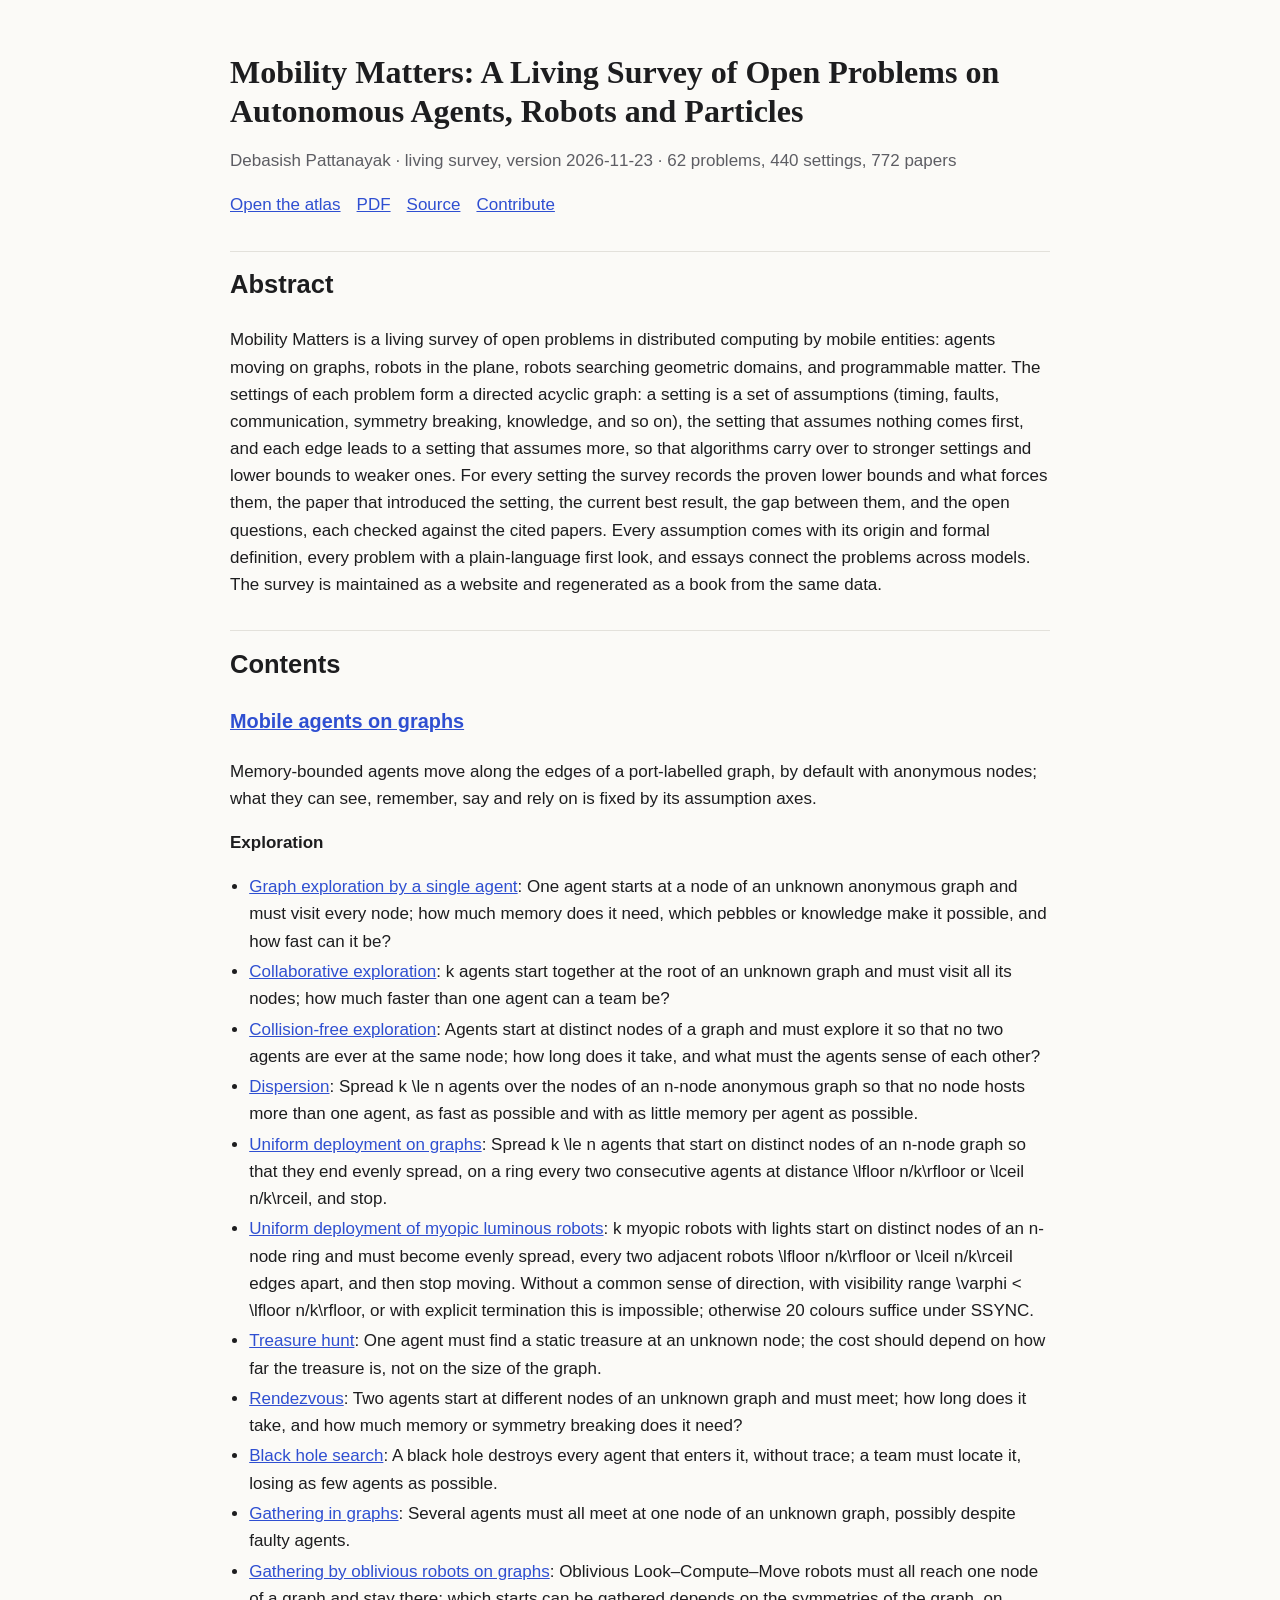
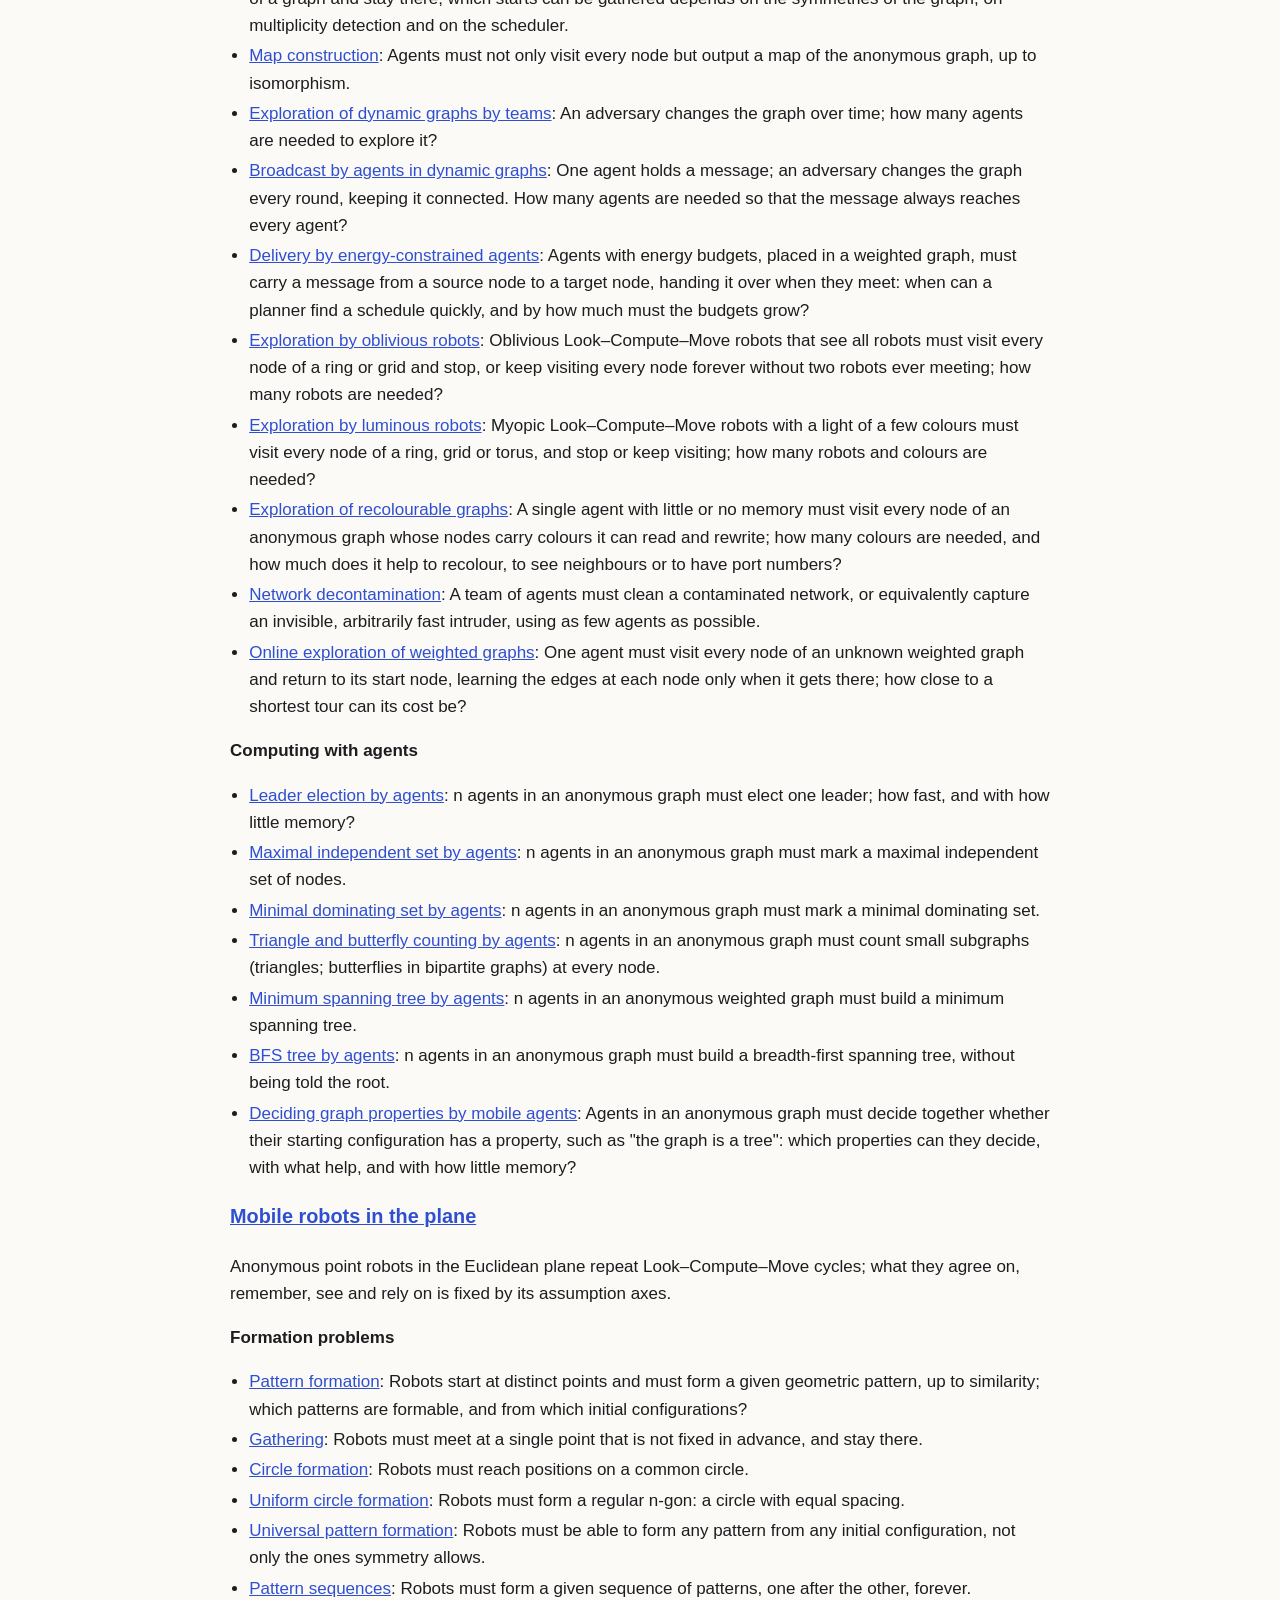
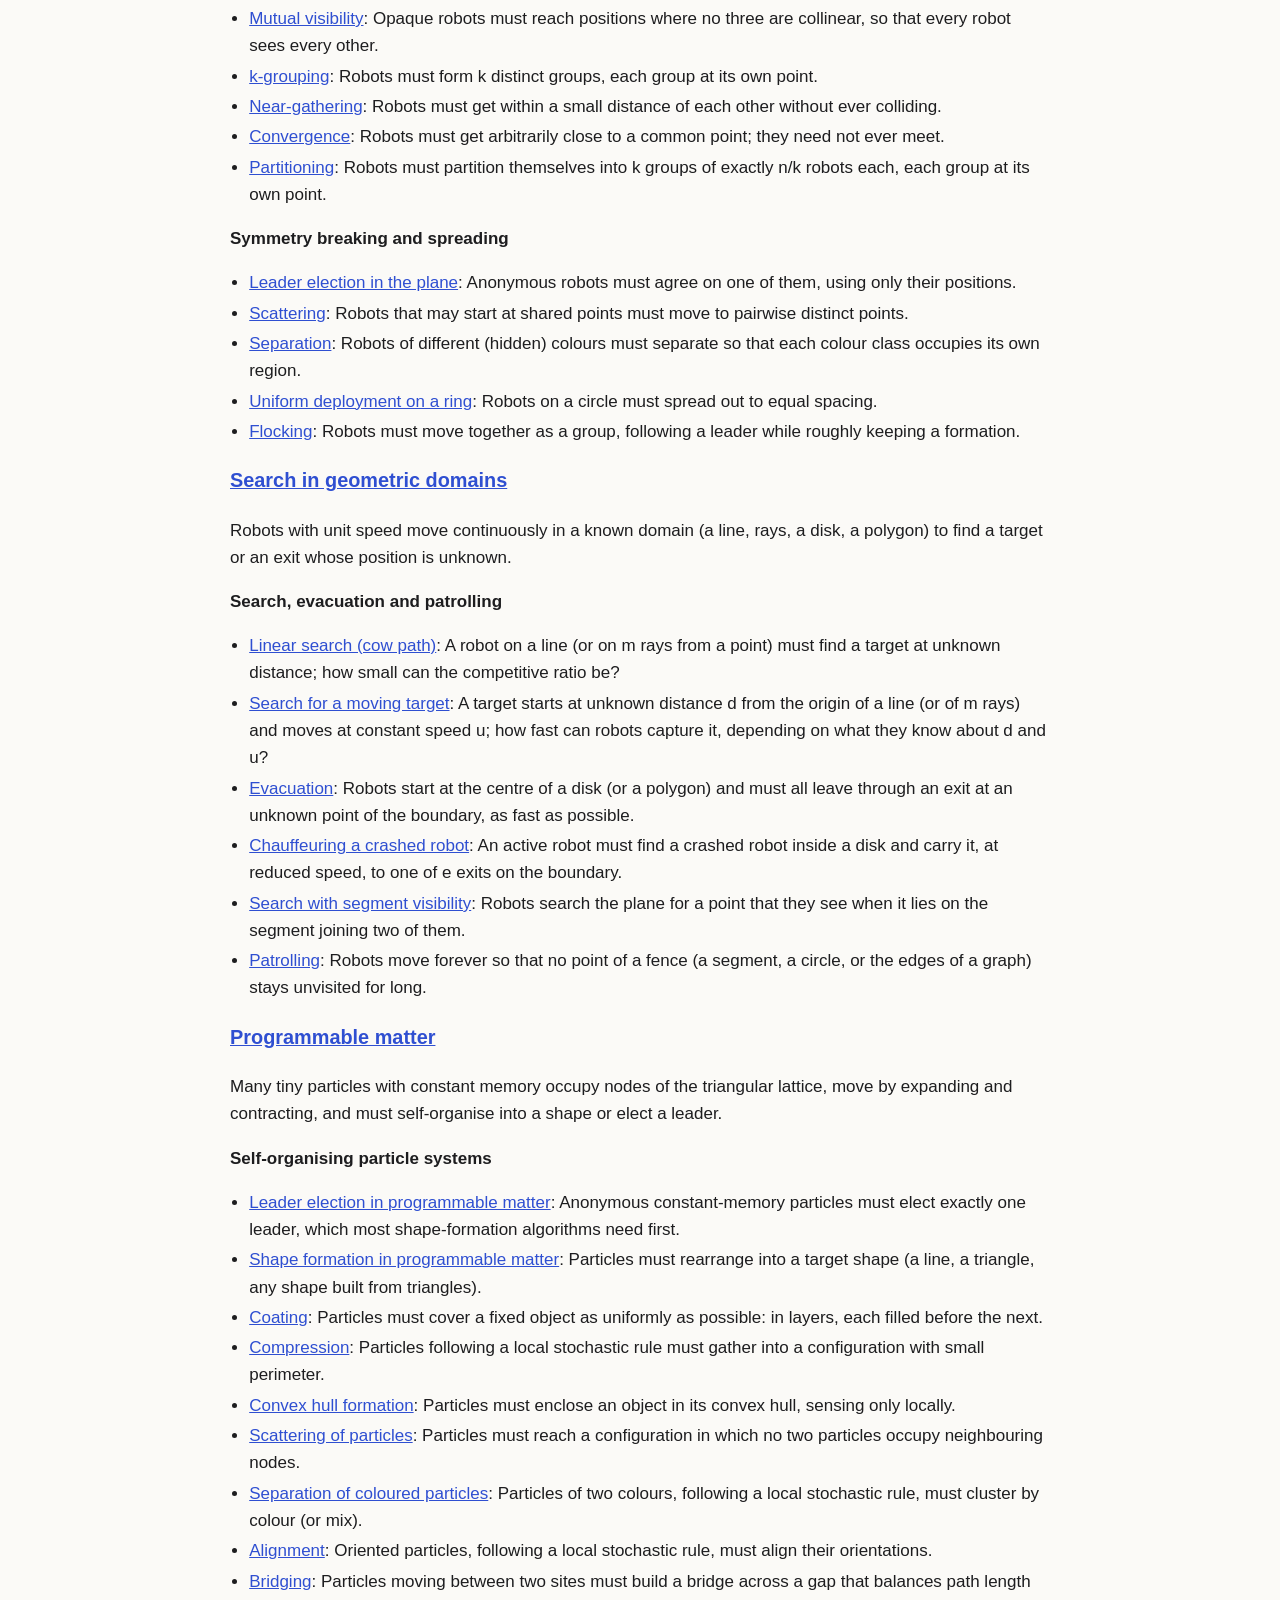
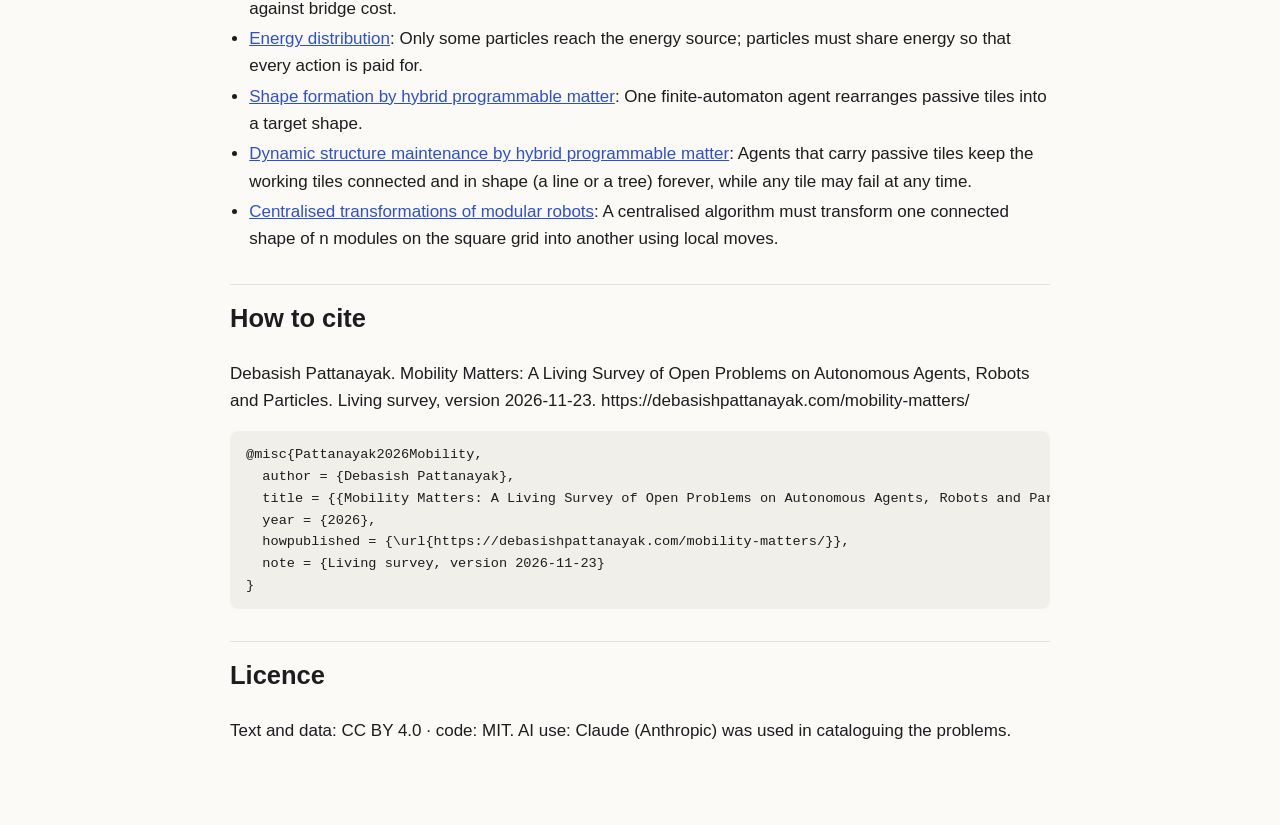
==== commit b8621ce6: "Online exploration below the logarithm, defected views (version 2026-11-23) New problems: uniform de" ====
--- a/about.html
+++ b/about.html
@@ -7,8 +7,8 @@
   <meta name="description" content="Mobility Matters is a living survey of open problems in distributed computing by mobile entities: agents moving on graphs, robots in the plane, robots searching geometric domains, and programmable matter. The settings of each problem form a directed acyclic graph: a setting is a set of assumptions (">
   <meta name="citation_title" content="Mobility Matters: A Living Survey of Open Problems on Autonomous Agents, Robots and Particles">
   <meta name="citation_author" content="Debasish Pattanayak">
-  <meta name="citation_publication_date" content="2026/11/11">
-  <meta name="citation_online_date" content="2026/11/11">
+  <meta name="citation_publication_date" content="2026/11/23">
+  <meta name="citation_online_date" content="2026/11/23">
   <meta name="citation_publisher" content="Mobility Matters (living survey)">
   <meta name="citation_language" content="en">
   <meta name="citation_abstract_html_url" content="https://debasishpattanayak.com/mobility-matters/about.html">
@@ -17,7 +17,7 @@
   <meta name="citation_keywords" content="mobile agents; mobile robots; programmable matter; distributed computing; open problems; survey">
   <meta name="DC.title" content="Mobility Matters: A Living Survey of Open Problems on Autonomous Agents, Robots and Particles">
   <meta name="DC.creator" content="Debasish Pattanayak">
-  <meta name="DC.date" content="2026-11-11">
+  <meta name="DC.date" content="2026-11-23">
   <meta name="DC.rights" content="Text and data: CC BY 4.0 · code: MIT">
   <meta name="DC.type" content="Text">
   <meta property="og:type" content="article">
@@ -38,20 +38,20 @@
 </head>
 <body>
   <h1>Mobility Matters: A Living Survey of Open Problems on Autonomous Agents, Robots and Particles</h1>
-  <p class="muted">Debasish Pattanayak · living survey, version 2026-11-11 · 60 problems, 419 settings, 757 papers</p>
+  <p class="muted">Debasish Pattanayak · living survey, version 2026-11-23 · 62 problems, 440 settings, 772 papers</p>
   <p class="links"><a href="./">Open the atlas</a><a href="mobility-matters.pdf">PDF</a><a href="https://github.com/drdebmath/mobility-matters">Source</a><a href="https://github.com/drdebmath/mobility-matters/issues/new/choose">Contribute</a></p>
   <h2>Abstract</h2>
   <p>Mobility Matters is a living survey of open problems in distributed computing by mobile entities: agents moving on graphs, robots in the plane, robots searching geometric domains, and programmable matter. The settings of each problem form a directed acyclic graph: a setting is a set of assumptions (timing, faults, communication, symmetry breaking, knowledge, and so on), the setting that assumes nothing comes first, and each edge leads to a setting that assumes more, so that algorithms carry over to stronger settings and lower bounds to weaker ones. For every setting the survey records the proven lower bounds and what forces them, the paper that introduced the setting, the current best result, the gap between them, and the open questions, each checked against the cited papers. Every assumption comes with its origin and formal definition, every problem with a plain-language first look, and essays connect the problems across models. The survey is maintained as a website and regenerated as a book from the same data.</p>
   <h2>Contents</h2>
-  <h3><a href="model/mobile-agents-on-graphs/">Mobile agents on graphs</a></h3><p>Memory-bounded agents move along the edges of a port-labelled graph, by default with anonymous nodes; what they can see, remember, say and rely on is fixed by its assumption axes.</p><h4>Exploration</h4><ul><li><a href="problem/exploration/">Graph exploration by a single agent</a>: One agent starts at a node of an unknown anonymous graph and must visit every node; how much memory does it need, which pebbles or knowledge make it possible, and how fast can it be?</li><li><a href="problem/collaborative-exploration/">Collaborative exploration</a>: k agents start together at the root of an unknown graph and must visit all its nodes; how much faster than one agent can a team be?</li><li><a href="problem/collision-free-exploration/">Collision-free exploration</a>: Agents start at distinct nodes of a graph and must explore it so that no two agents are ever at the same node; how long does it take, and what must the agents sense of each other?</li><li><a href="problem/dispersion/">Dispersion</a>: Spread k \le n agents over the nodes of an n-node anonymous graph so that no node hosts more than one agent, as fast as possible and with as little memory per agent as possible.</li><li><a href="problem/uniform-deployment-graphs/">Uniform deployment on graphs</a>: Spread k \le n agents that start on distinct nodes of an n-node graph so that they end evenly spread, on a ring every two consecutive agents at distance \lfloor n/k\rfloor or \lceil n/k\rceil, and stop.</li><li><a href="problem/treasure-hunt/">Treasure hunt</a>: One agent must find a static treasure at an unknown node; the cost should depend on how far the treasure is, not on the size of the graph.</li><li><a href="problem/rendezvous/">Rendezvous</a>: Two agents start at different nodes of an unknown graph and must meet; how long does it take, and how much memory or symmetry breaking does it need?</li><li><a href="problem/black-hole-search/">Black hole search</a>: A black hole destroys every agent that enters it, without trace; a team must locate it, losing as few agents as possible.</li><li><a href="problem/gathering-graphs/">Gathering in graphs</a>: Several agents must all meet at one node of an unknown graph, possibly despite faulty agents.</li><li><a href="problem/gathering-oblivious-graphs/">Gathering by oblivious robots on graphs</a>: Oblivious Look–Compute–Move robots must all reach one node of a graph and stay there; which starts can be gathered depends on the symmetries of the graph, on multiplicity detection and on the scheduler.</li><li><a href="problem/map-construction/">Map construction</a>: Agents must not only visit every node but output a map of the anonymous graph, up to isomorphism.</li><li><a href="problem/dynamic-exploration/">Exploration of dynamic graphs by teams</a>: An adversary changes the graph over time; how many agents are needed to explore it?</li><li><a href="problem/broadcast-agents/">Broadcast by agents in dynamic graphs</a>: One agent holds a message; an adversary changes the graph every round, keeping it connected. How many agents are needed so that the message always reaches every agent?</li><li><a href="problem/energy-delivery/">Delivery by energy-constrained agents</a>: Agents with energy budgets, placed in a weighted graph, must carry a message from a source node to a target node, handing it over when they meet: when can a planner find a schedule quickly, and by how much must the budgets grow?</li><li><a href="problem/oblivious-exploration/">Exploration by oblivious robots</a>: Oblivious Look–Compute–Move robots that see all robots must visit every node of a ring or grid and stop, or keep visiting every node forever without two robots ever meeting; how many robots are needed?</li><li><a href="problem/exploration-luminous/">Exploration by luminous robots</a>: Myopic Look–Compute–Move robots with a light of a few colours must visit every node of a ring, grid or torus, and stop or keep visiting; how many robots and colours are needed?</li><li><a href="problem/exploration-recolourable/">Exploration of recolourable graphs</a>: A single agent with little or no memory must visit every node of an anonymous graph whose nodes carry colours it can read and rewrite; how many colours are needed, and how much does it help to recolour, to see neighbours or to have port numbers?</li><li><a href="problem/decontamination/">Network decontamination</a>: A team of agents must clean a contaminated network, or equivalently capture an invisible, arbitrarily fast intruder, using as few agents as possible.</li><li><a href="problem/online-exploration/">Online exploration of weighted graphs</a>: One agent must visit every node of an unknown weighted graph and return to its start node, learning the edges at each node only when it gets there; how close to a shortest tour can its cost be?</li></ul><h4>Computing with agents</h4><ul><li><a href="problem/leader-election-agents/">Leader election by agents</a>: n agents in an anonymous graph must elect one leader; how fast, and with how little memory?</li><li><a href="problem/mis-agents/">Maximal independent set by agents</a>: n agents in an anonymous graph must mark a maximal independent set of nodes.</li><li><a href="problem/mds-agents/">Minimal dominating set by agents</a>: n agents in an anonymous graph must mark a minimal dominating set.</li><li><a href="problem/subgraph-counting-agents/">Triangle and butterfly counting by agents</a>: n agents in an anonymous graph must count small subgraphs (triangles; butterflies in bipartite graphs) at every node.</li><li><a href="problem/mst-agents/">Minimum spanning tree by agents</a>: n agents in an anonymous weighted graph must build a minimum spanning tree.</li><li><a href="problem/bfs-agents/">BFS tree by agents</a>: n agents in an anonymous graph must build a breadth-first spanning tree, without being told the root.</li><li><a href="problem/deciding-agents/">Deciding graph properties by mobile agents</a>: Agents in an anonymous graph must decide together whether their starting configuration has a property, such as &quot;the graph is a tree&quot;: which properties can they decide, with what help, and with how little memory?</li></ul><h3><a href="model/mobile-robots-in-the-plane/">Mobile robots in the plane</a></h3><p>Anonymous point robots in the Euclidean plane repeat Look–Compute–Move cycles; what they agree on, remember, see and rely on is fixed by its assumption axes.</p><h4>Formation problems</h4><ul><li><a href="problem/pattern-formation/">Pattern formation</a>: Robots start at distinct points and must form a given geometric pattern, up to similarity; which patterns are formable, and from which initial configurations?</li><li><a href="problem/gathering/">Gathering</a>: Robots must meet at a single point that is not fixed in advance, and stay there.</li><li><a href="problem/circle-formation/">Circle formation</a>: Robots must reach positions on a common circle.</li><li><a href="problem/uniform-circle-formation/">Uniform circle formation</a>: Robots must form a regular n-gon: a circle with equal spacing.</li><li><a href="problem/universal-pattern-formation/">Universal pattern formation</a>: Robots must be able to form any pattern from any initial configuration, not only the ones symmetry allows.</li><li><a href="problem/pattern-sequences/">Pattern sequences</a>: Robots must form a given sequence of patterns, one after the other, forever.</li><li><a href="problem/mutual-visibility/">Mutual visibility</a>: Opaque robots must reach positions where no three are collinear, so that every robot sees every other.</li><li><a href="problem/k-grouping/">k-grouping</a>: Robots must form k distinct groups, each group at its own point.</li><li><a href="problem/near-gathering/">Near-gathering</a>: Robots must get within a small distance of each other without ever colliding.</li><li><a href="problem/convergence/">Convergence</a>: Robots must get arbitrarily close to a common point; they need not ever meet.</li><li><a href="problem/partitioning-plane/">Partitioning</a>: Robots must partition themselves into k groups of exactly n/k robots each, each group at its own point.</li></ul><h4>Symmetry breaking and spreading</h4><ul><li><a href="problem/leader-election-plane/">Leader election in the plane</a>: Anonymous robots must agree on one of them, using only their positions.</li><li><a href="problem/scattering/">Scattering</a>: Robots that may start at shared points must move to pairwise distinct points.</li><li><a href="problem/separation/">Separation</a>: Robots of different (hidden) colours must separate so that each colour class occupies its own region.</li><li><a href="problem/ring-deployment/">Uniform deployment on a ring</a>: Robots on a circle must spread out to equal spacing.</li><li><a href="problem/flocking/">Flocking</a>: Robots must move together as a group, following a leader while roughly keeping a formation.</li></ul><h3><a href="model/search-in-geometric-domains/">Search in geometric domains</a></h3><p>Robots with unit speed move continuously in a known domain (a line, rays, a disk, a polygon) to find a target or an exit whose position is unknown.</p><h4>Search, evacuation and patrolling</h4><ul><li><a href="problem/linear-search/">Linear search (cow path)</a>: A robot on a line (or on m rays from a point) must find a target at unknown distance; how small can the competitive ratio be?</li><li><a href="problem/moving-target-search/">Search for a moving target</a>: A target starts at unknown distance d from the origin of a line (or of m rays) and moves at constant speed u; how fast can robots capture it, depending on what they know about d and u?</li><li><a href="problem/evacuation/">Evacuation</a>: Robots start at the centre of a disk (or a polygon) and must all leave through an exit at an unknown point of the boundary, as fast as possible.</li><li><a href="problem/chauffeuring/">Chauffeuring a crashed robot</a>: An active robot must find a crashed robot inside a disk and carry it, at reduced speed, to one of e exits on the boundary.</li><li><a href="problem/segment-search/">Search with segment visibility</a>: Robots search the plane for a point that they see when it lies on the segment joining two of them.</li><li><a href="problem/patrolling/">Patrolling</a>: Robots move forever so that no point of a fence (a segment, a circle, or the edges of a graph) stays unvisited for long.</li></ul><h3><a href="model/programmable-matter/">Programmable matter</a></h3><p>Many tiny particles with constant memory occupy nodes of the triangular lattice, move by expanding and contracting, and must self-organise into a shape or elect a leader.</p><h4>Self-organising particle systems</h4><ul><li><a href="problem/leader-election-amoebots/">Leader election in programmable matter</a>: Anonymous constant-memory particles must elect exactly one leader, which most shape-formation algorithms need first.</li><li><a href="problem/shape-formation-amoebots/">Shape formation in programmable matter</a>: Particles must rearrange into a target shape (a line, a triangle, any shape built from triangles).</li><li><a href="problem/coating-amoebots/">Coating</a>: Particles must cover a fixed object as uniformly as possible: in layers, each filled before the next.</li><li><a href="problem/compression-amoebots/">Compression</a>: Particles following a local stochastic rule must gather into a configuration with small perimeter.</li><li><a href="problem/convex-hull-amoebots/">Convex hull formation</a>: Particles must enclose an object in its convex hull, sensing only locally.</li><li><a href="problem/scattering-amoebots/">Scattering of particles</a>: Particles must reach a configuration in which no two particles occupy neighbouring nodes.</li><li><a href="problem/separation-amoebots/">Separation of coloured particles</a>: Particles of two colours, following a local stochastic rule, must cluster by colour (or mix).</li><li><a href="problem/alignment-amoebots/">Alignment</a>: Oriented particles, following a local stochastic rule, must align their orientations.</li><li><a href="problem/bridging-amoebots/">Bridging</a>: Particles moving between two sites must build a bridge across a gap that balances path length against bridge cost.</li><li><a href="problem/energy-distribution-amoebots/">Energy distribution</a>: Only some particles reach the energy source; particles must share energy so that every action is paid for.</li><li><a href="problem/hybrid-shape-formation/">Shape formation by hybrid programmable matter</a>: One finite-automaton agent rearranges passive tiles into a target shape.</li><li><a href="problem/centralised-transformations/">Centralised transformations of modular robots</a>: A centralised algorithm must transform one connected shape of n modules on the square grid into another using local moves.</li></ul>
+  <h3><a href="model/mobile-agents-on-graphs/">Mobile agents on graphs</a></h3><p>Memory-bounded agents move along the edges of a port-labelled graph, by default with anonymous nodes; what they can see, remember, say and rely on is fixed by its assumption axes.</p><h4>Exploration</h4><ul><li><a href="problem/exploration/">Graph exploration by a single agent</a>: One agent starts at a node of an unknown anonymous graph and must visit every node; how much memory does it need, which pebbles or knowledge make it possible, and how fast can it be?</li><li><a href="problem/collaborative-exploration/">Collaborative exploration</a>: k agents start together at the root of an unknown graph and must visit all its nodes; how much faster than one agent can a team be?</li><li><a href="problem/collision-free-exploration/">Collision-free exploration</a>: Agents start at distinct nodes of a graph and must explore it so that no two agents are ever at the same node; how long does it take, and what must the agents sense of each other?</li><li><a href="problem/dispersion/">Dispersion</a>: Spread k \le n agents over the nodes of an n-node anonymous graph so that no node hosts more than one agent, as fast as possible and with as little memory per agent as possible.</li><li><a href="problem/uniform-deployment-graphs/">Uniform deployment on graphs</a>: Spread k \le n agents that start on distinct nodes of an n-node graph so that they end evenly spread, on a ring every two consecutive agents at distance \lfloor n/k\rfloor or \lceil n/k\rceil, and stop.</li><li><a href="problem/uniform-deployment-myopic/">Uniform deployment of myopic luminous robots</a>: k myopic robots with lights start on distinct nodes of an n-node ring and must become evenly spread, every two adjacent robots \lfloor n/k\rfloor or \lceil n/k\rceil edges apart, and then stop moving. Without a common sense of direction, with visibility range \varphi &lt; \lfloor n/k\rfloor, or with explicit termination this is impossible; otherwise 20 colours suffice under SSYNC.</li><li><a href="problem/treasure-hunt/">Treasure hunt</a>: One agent must find a static treasure at an unknown node; the cost should depend on how far the treasure is, not on the size of the graph.</li><li><a href="problem/rendezvous/">Rendezvous</a>: Two agents start at different nodes of an unknown graph and must meet; how long does it take, and how much memory or symmetry breaking does it need?</li><li><a href="problem/black-hole-search/">Black hole search</a>: A black hole destroys every agent that enters it, without trace; a team must locate it, losing as few agents as possible.</li><li><a href="problem/gathering-graphs/">Gathering in graphs</a>: Several agents must all meet at one node of an unknown graph, possibly despite faulty agents.</li><li><a href="problem/gathering-oblivious-graphs/">Gathering by oblivious robots on graphs</a>: Oblivious Look–Compute–Move robots must all reach one node of a graph and stay there; which starts can be gathered depends on the symmetries of the graph, on multiplicity detection and on the scheduler.</li><li><a href="problem/map-construction/">Map construction</a>: Agents must not only visit every node but output a map of the anonymous graph, up to isomorphism.</li><li><a href="problem/dynamic-exploration/">Exploration of dynamic graphs by teams</a>: An adversary changes the graph over time; how many agents are needed to explore it?</li><li><a href="problem/broadcast-agents/">Broadcast by agents in dynamic graphs</a>: One agent holds a message; an adversary changes the graph every round, keeping it connected. How many agents are needed so that the message always reaches every agent?</li><li><a href="problem/energy-delivery/">Delivery by energy-constrained agents</a>: Agents with energy budgets, placed in a weighted graph, must carry a message from a source node to a target node, handing it over when they meet: when can a planner find a schedule quickly, and by how much must the budgets grow?</li><li><a href="problem/oblivious-exploration/">Exploration by oblivious robots</a>: Oblivious Look–Compute–Move robots that see all robots must visit every node of a ring or grid and stop, or keep visiting every node forever without two robots ever meeting; how many robots are needed?</li><li><a href="problem/exploration-luminous/">Exploration by luminous robots</a>: Myopic Look–Compute–Move robots with a light of a few colours must visit every node of a ring, grid or torus, and stop or keep visiting; how many robots and colours are needed?</li><li><a href="problem/exploration-recolourable/">Exploration of recolourable graphs</a>: A single agent with little or no memory must visit every node of an anonymous graph whose nodes carry colours it can read and rewrite; how many colours are needed, and how much does it help to recolour, to see neighbours or to have port numbers?</li><li><a href="problem/decontamination/">Network decontamination</a>: A team of agents must clean a contaminated network, or equivalently capture an invisible, arbitrarily fast intruder, using as few agents as possible.</li><li><a href="problem/online-exploration/">Online exploration of weighted graphs</a>: One agent must visit every node of an unknown weighted graph and return to its start node, learning the edges at each node only when it gets there; how close to a shortest tour can its cost be?</li></ul><h4>Computing with agents</h4><ul><li><a href="problem/leader-election-agents/">Leader election by agents</a>: n agents in an anonymous graph must elect one leader; how fast, and with how little memory?</li><li><a href="problem/mis-agents/">Maximal independent set by agents</a>: n agents in an anonymous graph must mark a maximal independent set of nodes.</li><li><a href="problem/mds-agents/">Minimal dominating set by agents</a>: n agents in an anonymous graph must mark a minimal dominating set.</li><li><a href="problem/subgraph-counting-agents/">Triangle and butterfly counting by agents</a>: n agents in an anonymous graph must count small subgraphs (triangles; butterflies in bipartite graphs) at every node.</li><li><a href="problem/mst-agents/">Minimum spanning tree by agents</a>: n agents in an anonymous weighted graph must build a minimum spanning tree.</li><li><a href="problem/bfs-agents/">BFS tree by agents</a>: n agents in an anonymous graph must build a breadth-first spanning tree, without being told the root.</li><li><a href="problem/deciding-agents/">Deciding graph properties by mobile agents</a>: Agents in an anonymous graph must decide together whether their starting configuration has a property, such as &quot;the graph is a tree&quot;: which properties can they decide, with what help, and with how little memory?</li></ul><h3><a href="model/mobile-robots-in-the-plane/">Mobile robots in the plane</a></h3><p>Anonymous point robots in the Euclidean plane repeat Look–Compute–Move cycles; what they agree on, remember, see and rely on is fixed by its assumption axes.</p><h4>Formation problems</h4><ul><li><a href="problem/pattern-formation/">Pattern formation</a>: Robots start at distinct points and must form a given geometric pattern, up to similarity; which patterns are formable, and from which initial configurations?</li><li><a href="problem/gathering/">Gathering</a>: Robots must meet at a single point that is not fixed in advance, and stay there.</li><li><a href="problem/circle-formation/">Circle formation</a>: Robots must reach positions on a common circle.</li><li><a href="problem/uniform-circle-formation/">Uniform circle formation</a>: Robots must form a regular n-gon: a circle with equal spacing.</li><li><a href="problem/universal-pattern-formation/">Universal pattern formation</a>: Robots must be able to form any pattern from any initial configuration, not only the ones symmetry allows.</li><li><a href="problem/pattern-sequences/">Pattern sequences</a>: Robots must form a given sequence of patterns, one after the other, forever.</li><li><a href="problem/mutual-visibility/">Mutual visibility</a>: Opaque robots must reach positions where no three are collinear, so that every robot sees every other.</li><li><a href="problem/k-grouping/">k-grouping</a>: Robots must form k distinct groups, each group at its own point.</li><li><a href="problem/near-gathering/">Near-gathering</a>: Robots must get within a small distance of each other without ever colliding.</li><li><a href="problem/convergence/">Convergence</a>: Robots must get arbitrarily close to a common point; they need not ever meet.</li><li><a href="problem/partitioning-plane/">Partitioning</a>: Robots must partition themselves into k groups of exactly n/k robots each, each group at its own point.</li></ul><h4>Symmetry breaking and spreading</h4><ul><li><a href="problem/leader-election-plane/">Leader election in the plane</a>: Anonymous robots must agree on one of them, using only their positions.</li><li><a href="problem/scattering/">Scattering</a>: Robots that may start at shared points must move to pairwise distinct points.</li><li><a href="problem/separation/">Separation</a>: Robots of different (hidden) colours must separate so that each colour class occupies its own region.</li><li><a href="problem/ring-deployment/">Uniform deployment on a ring</a>: Robots on a circle must spread out to equal spacing.</li><li><a href="problem/flocking/">Flocking</a>: Robots must move together as a group, following a leader while roughly keeping a formation.</li></ul><h3><a href="model/search-in-geometric-domains/">Search in geometric domains</a></h3><p>Robots with unit speed move continuously in a known domain (a line, rays, a disk, a polygon) to find a target or an exit whose position is unknown.</p><h4>Search, evacuation and patrolling</h4><ul><li><a href="problem/linear-search/">Linear search (cow path)</a>: A robot on a line (or on m rays from a point) must find a target at unknown distance; how small can the competitive ratio be?</li><li><a href="problem/moving-target-search/">Search for a moving target</a>: A target starts at unknown distance d from the origin of a line (or of m rays) and moves at constant speed u; how fast can robots capture it, depending on what they know about d and u?</li><li><a href="problem/evacuation/">Evacuation</a>: Robots start at the centre of a disk (or a polygon) and must all leave through an exit at an unknown point of the boundary, as fast as possible.</li><li><a href="problem/chauffeuring/">Chauffeuring a crashed robot</a>: An active robot must find a crashed robot inside a disk and carry it, at reduced speed, to one of e exits on the boundary.</li><li><a href="problem/segment-search/">Search with segment visibility</a>: Robots search the plane for a point that they see when it lies on the segment joining two of them.</li><li><a href="problem/patrolling/">Patrolling</a>: Robots move forever so that no point of a fence (a segment, a circle, or the edges of a graph) stays unvisited for long.</li></ul><h3><a href="model/programmable-matter/">Programmable matter</a></h3><p>Many tiny particles with constant memory occupy nodes of the triangular lattice, move by expanding and contracting, and must self-organise into a shape or elect a leader.</p><h4>Self-organising particle systems</h4><ul><li><a href="problem/leader-election-amoebots/">Leader election in programmable matter</a>: Anonymous constant-memory particles must elect exactly one leader, which most shape-formation algorithms need first.</li><li><a href="problem/shape-formation-amoebots/">Shape formation in programmable matter</a>: Particles must rearrange into a target shape (a line, a triangle, any shape built from triangles).</li><li><a href="problem/coating-amoebots/">Coating</a>: Particles must cover a fixed object as uniformly as possible: in layers, each filled before the next.</li><li><a href="problem/compression-amoebots/">Compression</a>: Particles following a local stochastic rule must gather into a configuration with small perimeter.</li><li><a href="problem/convex-hull-amoebots/">Convex hull formation</a>: Particles must enclose an object in its convex hull, sensing only locally.</li><li><a href="problem/scattering-amoebots/">Scattering of particles</a>: Particles must reach a configuration in which no two particles occupy neighbouring nodes.</li><li><a href="problem/separation-amoebots/">Separation of coloured particles</a>: Particles of two colours, following a local stochastic rule, must cluster by colour (or mix).</li><li><a href="problem/alignment-amoebots/">Alignment</a>: Oriented particles, following a local stochastic rule, must align their orientations.</li><li><a href="problem/bridging-amoebots/">Bridging</a>: Particles moving between two sites must build a bridge across a gap that balances path length against bridge cost.</li><li><a href="problem/energy-distribution-amoebots/">Energy distribution</a>: Only some particles reach the energy source; particles must share energy so that every action is paid for.</li><li><a href="problem/hybrid-shape-formation/">Shape formation by hybrid programmable matter</a>: One finite-automaton agent rearranges passive tiles into a target shape.</li><li><a href="problem/hybrid-maintenance/">Dynamic structure maintenance by hybrid programmable matter</a>: Agents that carry passive tiles keep the working tiles connected and in shape (a line or a tree) forever, while any tile may fail at any time.</li><li><a href="problem/centralised-transformations/">Centralised transformations of modular robots</a>: A centralised algorithm must transform one connected shape of n modules on the square grid into another using local moves.</li></ul>
   <h2>How to cite</h2>
-  <p>Debasish Pattanayak. Mobility Matters: A Living Survey of Open Problems on Autonomous Agents, Robots and Particles. Living survey, version 2026-11-11. https://debasishpattanayak.com/mobility-matters/</p>
+  <p>Debasish Pattanayak. Mobility Matters: A Living Survey of Open Problems on Autonomous Agents, Robots and Particles. Living survey, version 2026-11-23. https://debasishpattanayak.com/mobility-matters/</p>
   <pre>@misc{Pattanayak2026Mobility,
   author = {Debasish Pattanayak},
   title = {{Mobility Matters: A Living Survey of Open Problems on Autonomous Agents, Robots and Particles}},
   year = {2026},
   howpublished = {\url{https://debasishpattanayak.com/mobility-matters/}},
-  note = {Living survey, version 2026-11-11}
+  note = {Living survey, version 2026-11-23}
 }</pre>
   <h2>Licence</h2>
   <p>Text and data: CC BY 4.0 · code: MIT. AI use: Claude (Anthropic) was used in cataloguing the problems.</p>
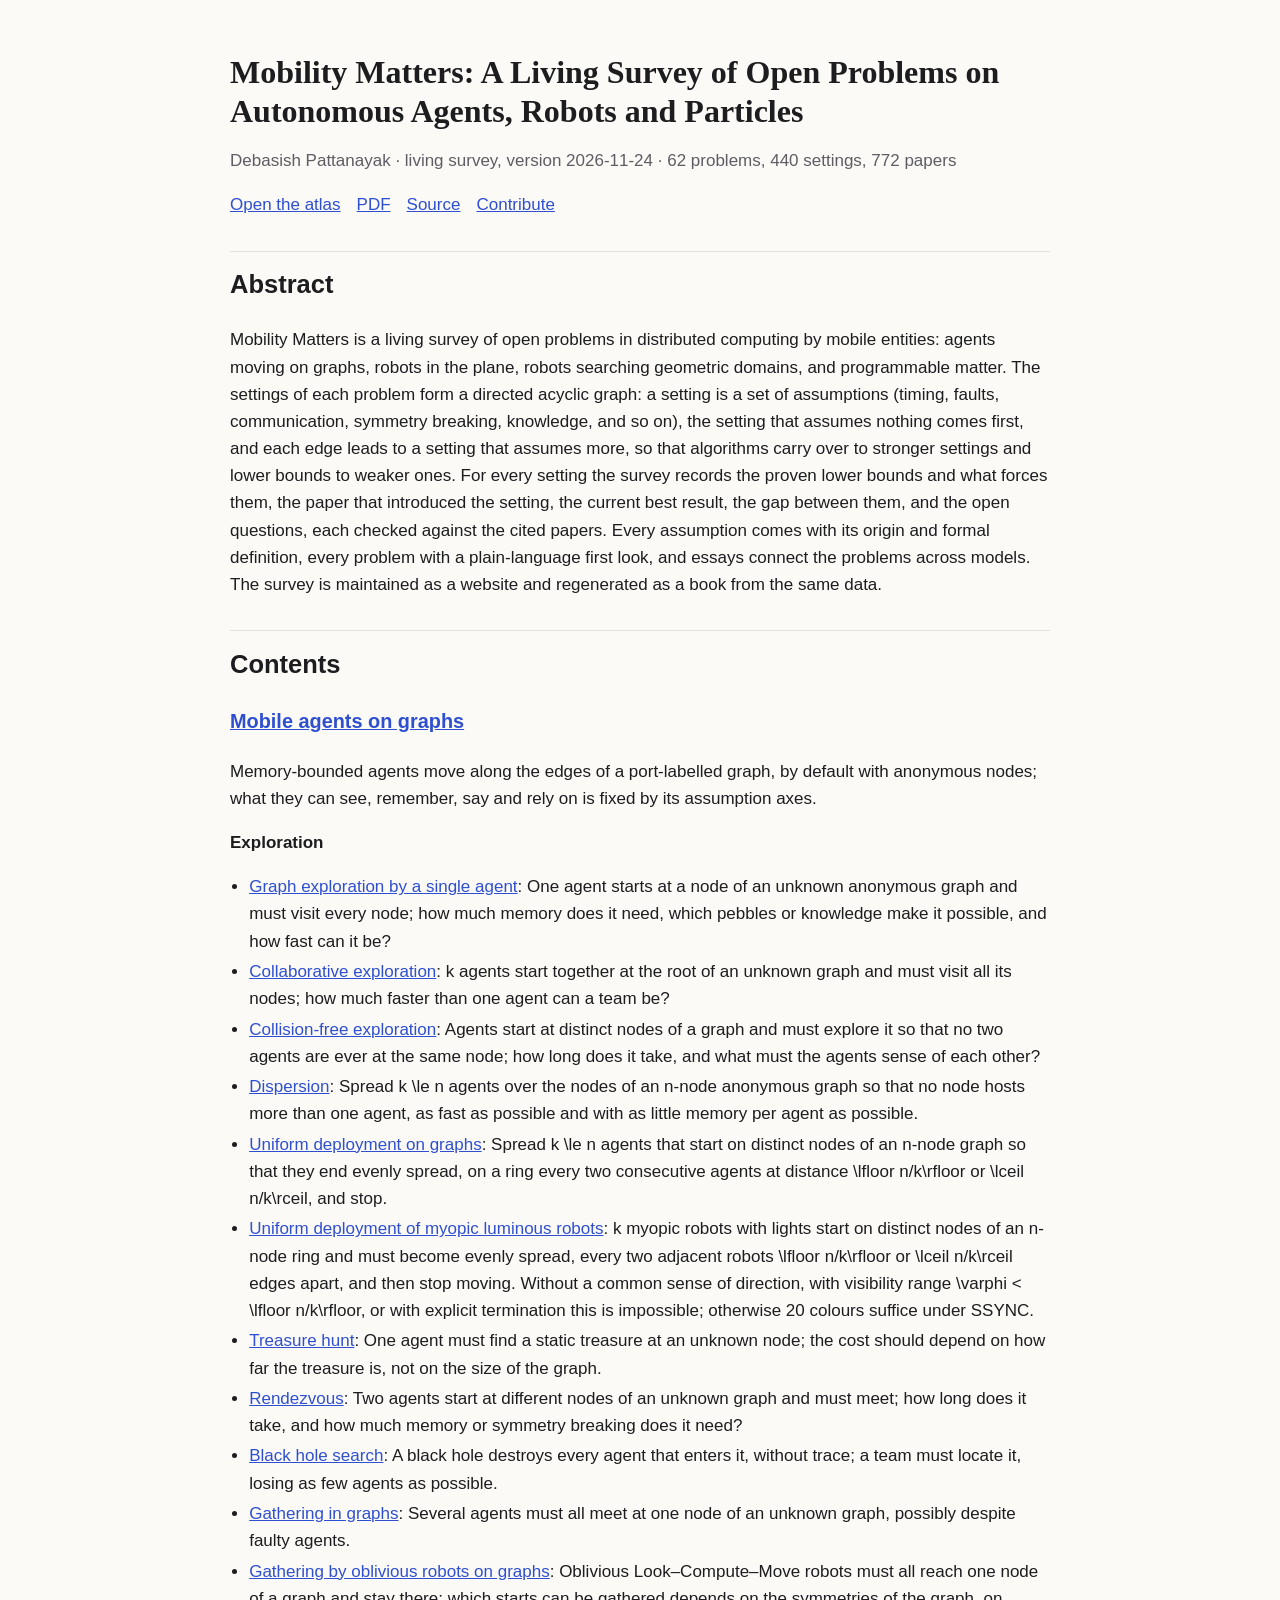
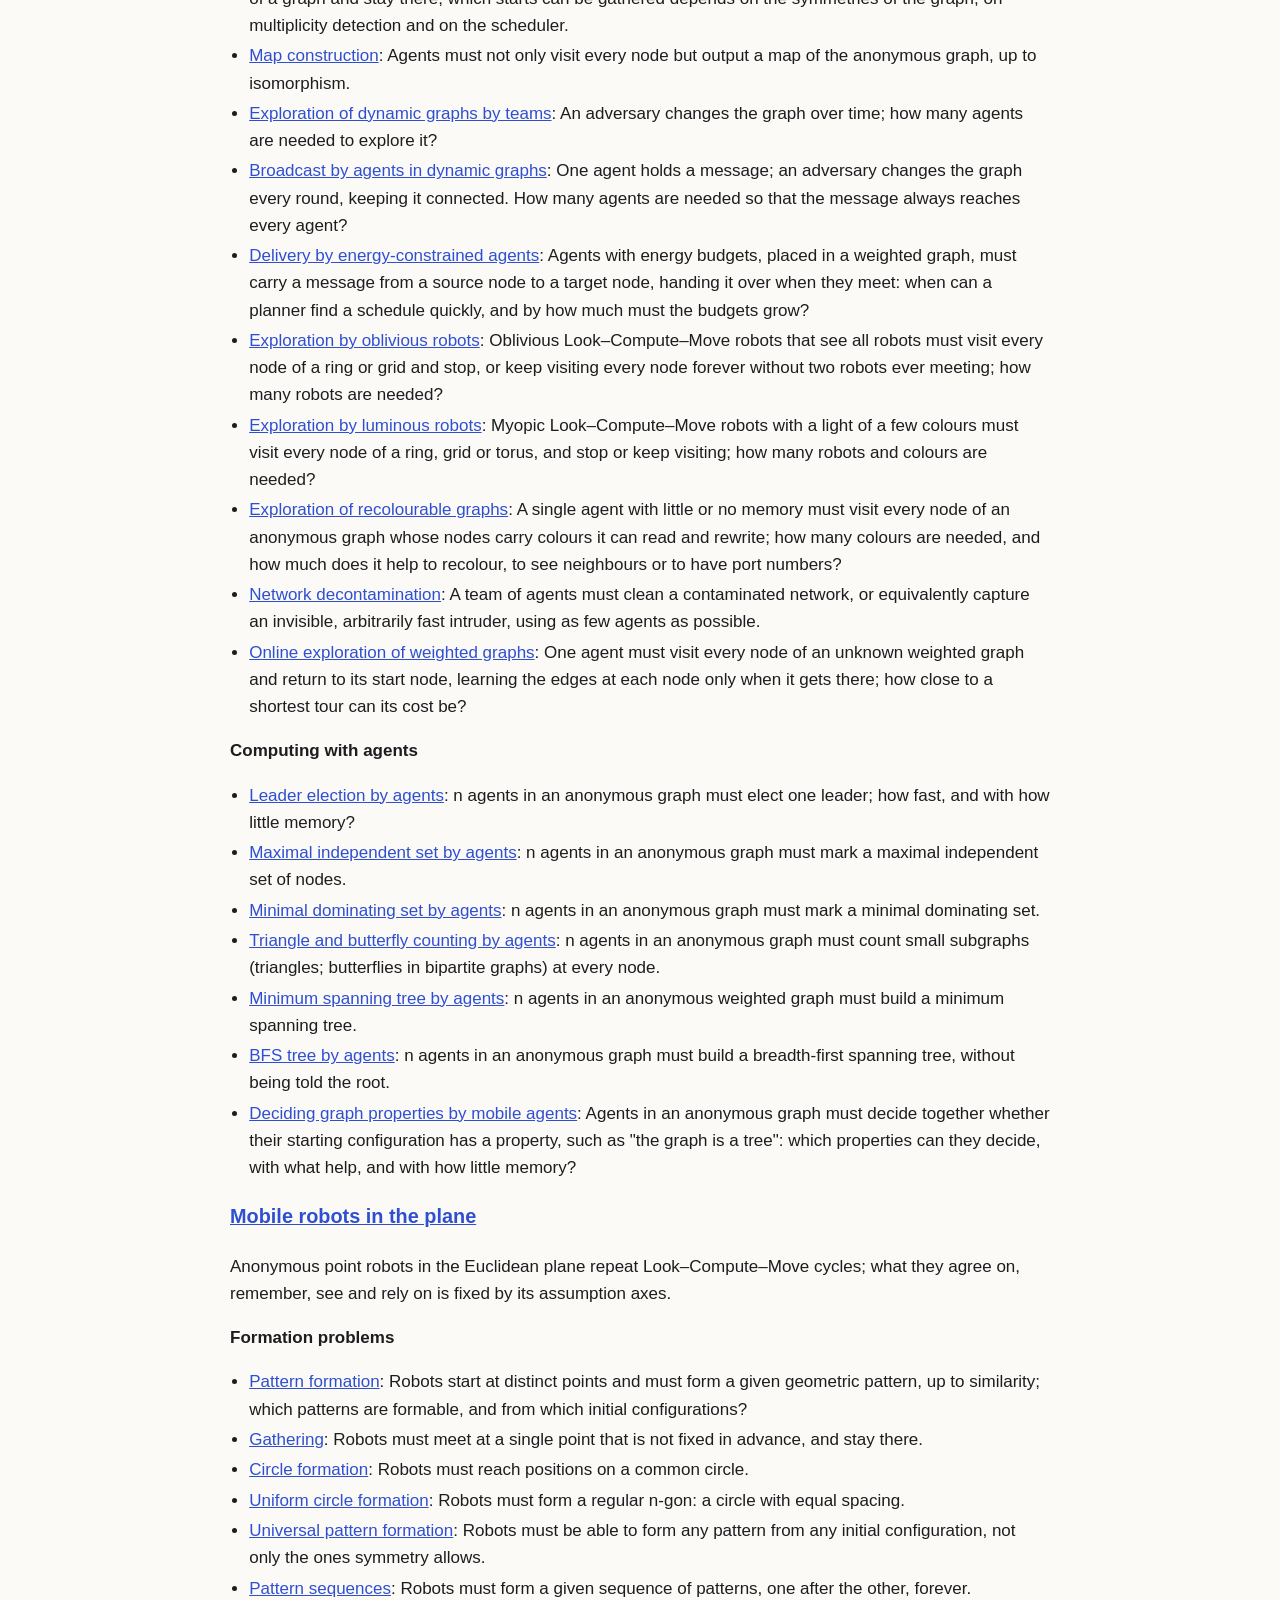
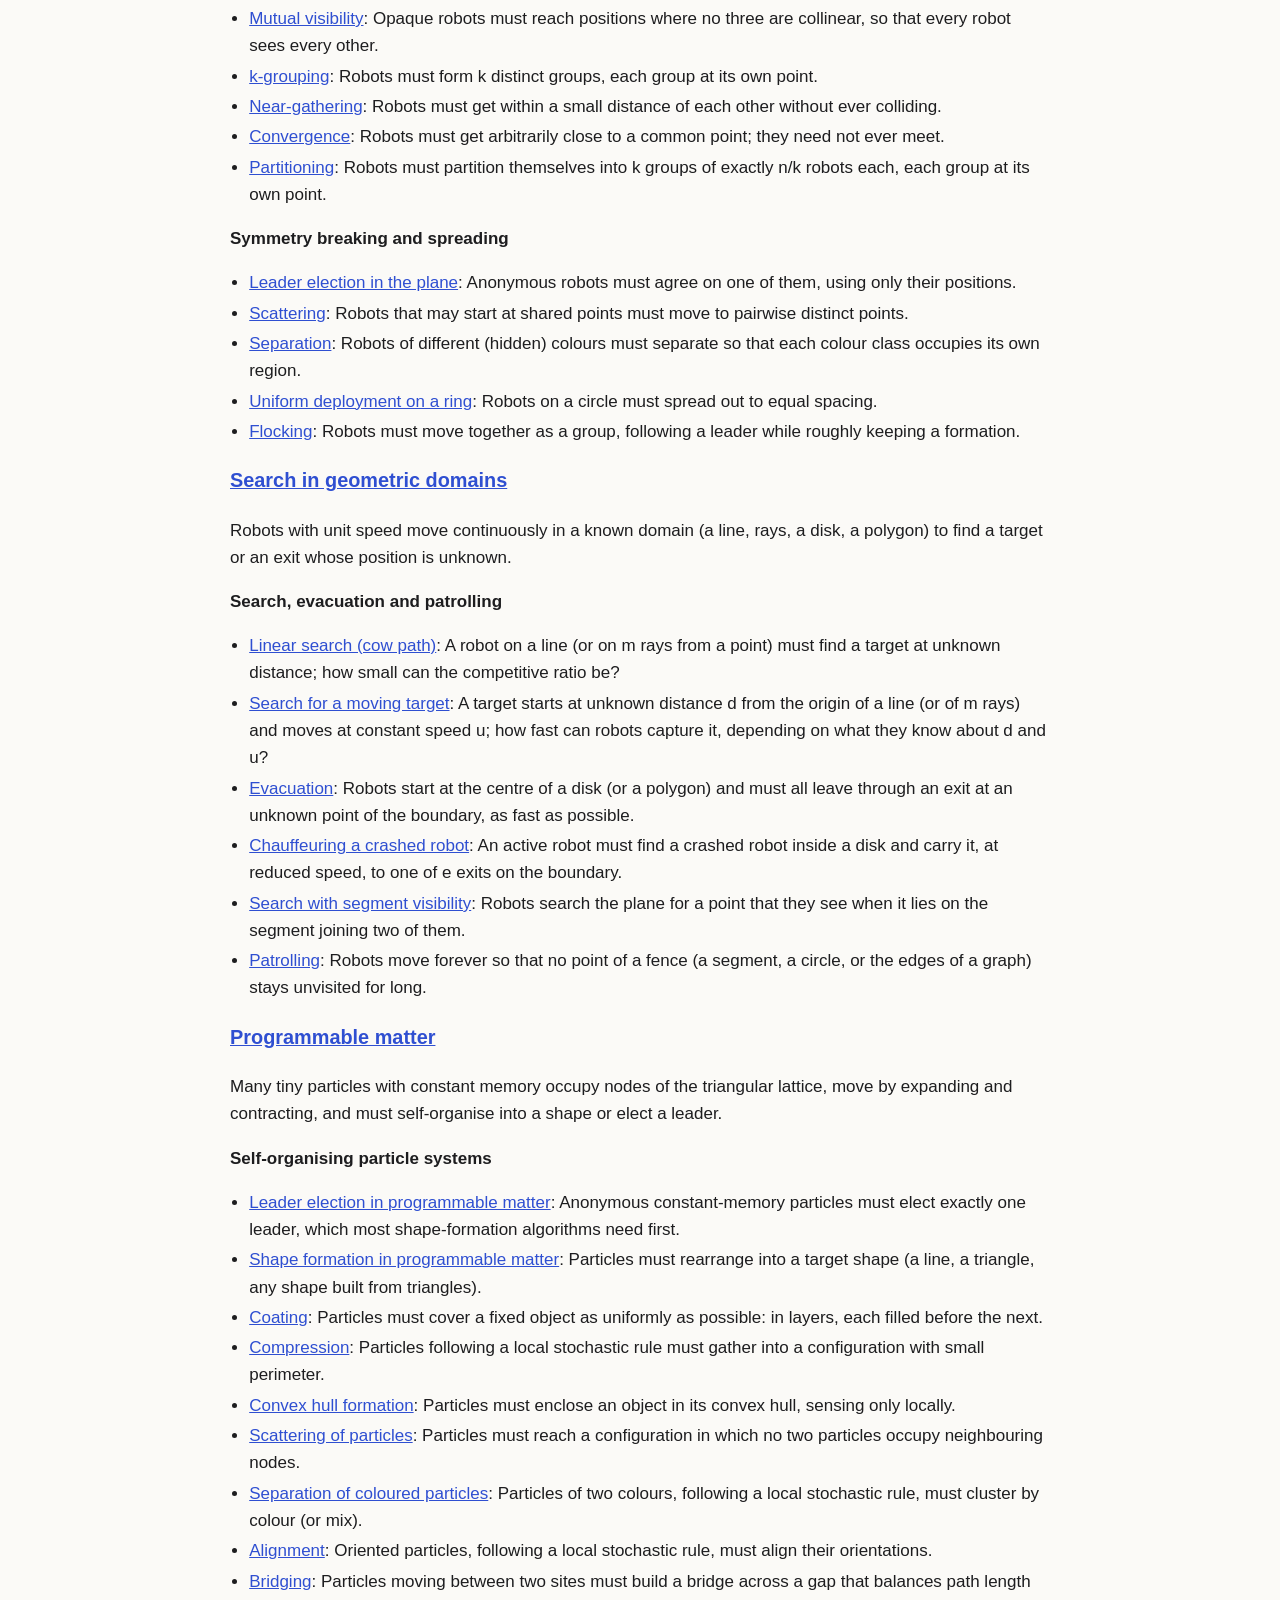
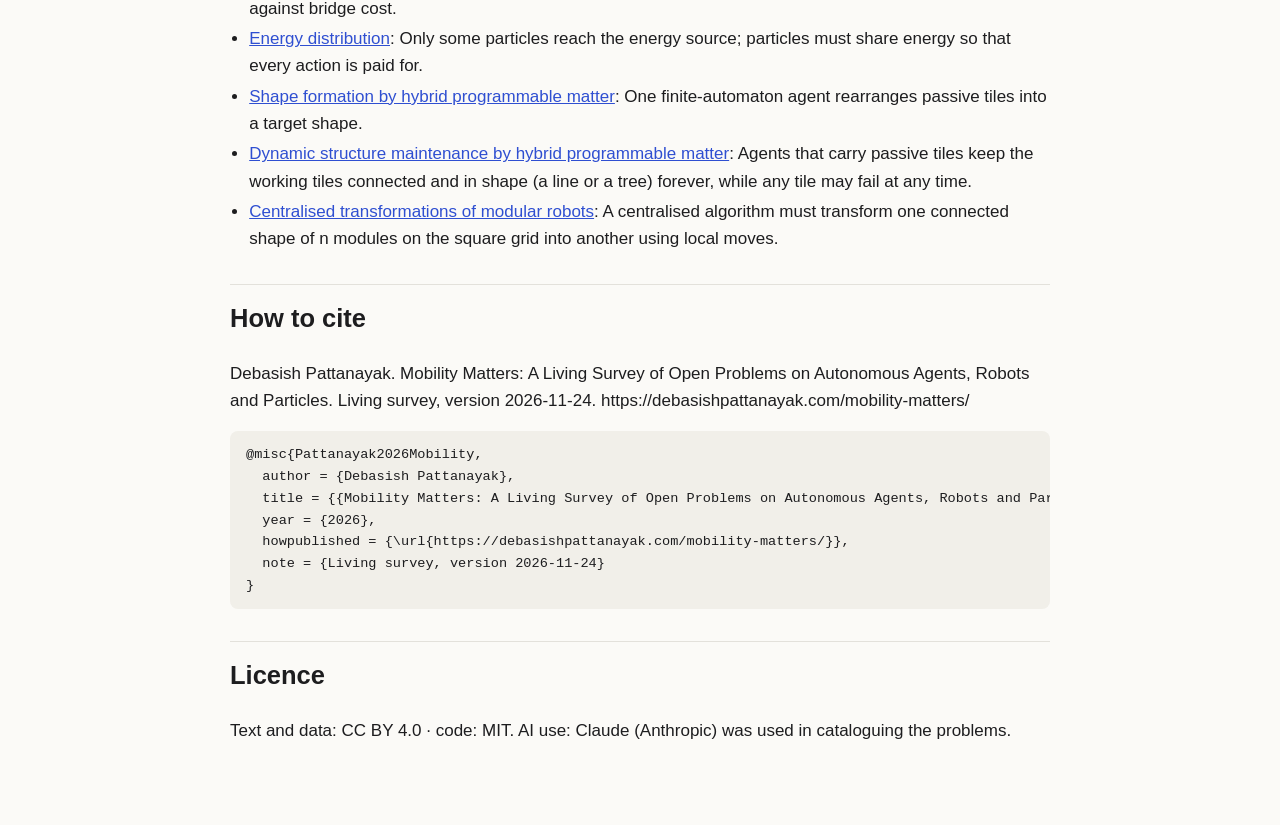
==== commit b54fcf4a: "Open questions grouped by model and family (version 2026-11-24) The list of all open questions on th" ====
--- a/about.html
+++ b/about.html
@@ -7,8 +7,8 @@
   <meta name="description" content="Mobility Matters is a living survey of open problems in distributed computing by mobile entities: agents moving on graphs, robots in the plane, robots searching geometric domains, and programmable matter. The settings of each problem form a directed acyclic graph: a setting is a set of assumptions (">
   <meta name="citation_title" content="Mobility Matters: A Living Survey of Open Problems on Autonomous Agents, Robots and Particles">
   <meta name="citation_author" content="Debasish Pattanayak">
-  <meta name="citation_publication_date" content="2026/11/23">
-  <meta name="citation_online_date" content="2026/11/23">
+  <meta name="citation_publication_date" content="2026/11/24">
+  <meta name="citation_online_date" content="2026/11/24">
   <meta name="citation_publisher" content="Mobility Matters (living survey)">
   <meta name="citation_language" content="en">
   <meta name="citation_abstract_html_url" content="https://debasishpattanayak.com/mobility-matters/about.html">
@@ -17,7 +17,7 @@
   <meta name="citation_keywords" content="mobile agents; mobile robots; programmable matter; distributed computing; open problems; survey">
   <meta name="DC.title" content="Mobility Matters: A Living Survey of Open Problems on Autonomous Agents, Robots and Particles">
   <meta name="DC.creator" content="Debasish Pattanayak">
-  <meta name="DC.date" content="2026-11-23">
+  <meta name="DC.date" content="2026-11-24">
   <meta name="DC.rights" content="Text and data: CC BY 4.0 · code: MIT">
   <meta name="DC.type" content="Text">
   <meta property="og:type" content="article">
@@ -38,20 +38,20 @@
 </head>
 <body>
   <h1>Mobility Matters: A Living Survey of Open Problems on Autonomous Agents, Robots and Particles</h1>
-  <p class="muted">Debasish Pattanayak · living survey, version 2026-11-23 · 62 problems, 440 settings, 772 papers</p>
+  <p class="muted">Debasish Pattanayak · living survey, version 2026-11-24 · 62 problems, 440 settings, 772 papers</p>
   <p class="links"><a href="./">Open the atlas</a><a href="mobility-matters.pdf">PDF</a><a href="https://github.com/drdebmath/mobility-matters">Source</a><a href="https://github.com/drdebmath/mobility-matters/issues/new/choose">Contribute</a></p>
   <h2>Abstract</h2>
   <p>Mobility Matters is a living survey of open problems in distributed computing by mobile entities: agents moving on graphs, robots in the plane, robots searching geometric domains, and programmable matter. The settings of each problem form a directed acyclic graph: a setting is a set of assumptions (timing, faults, communication, symmetry breaking, knowledge, and so on), the setting that assumes nothing comes first, and each edge leads to a setting that assumes more, so that algorithms carry over to stronger settings and lower bounds to weaker ones. For every setting the survey records the proven lower bounds and what forces them, the paper that introduced the setting, the current best result, the gap between them, and the open questions, each checked against the cited papers. Every assumption comes with its origin and formal definition, every problem with a plain-language first look, and essays connect the problems across models. The survey is maintained as a website and regenerated as a book from the same data.</p>
   <h2>Contents</h2>
   <h3><a href="model/mobile-agents-on-graphs/">Mobile agents on graphs</a></h3><p>Memory-bounded agents move along the edges of a port-labelled graph, by default with anonymous nodes; what they can see, remember, say and rely on is fixed by its assumption axes.</p><h4>Exploration</h4><ul><li><a href="problem/exploration/">Graph exploration by a single agent</a>: One agent starts at a node of an unknown anonymous graph and must visit every node; how much memory does it need, which pebbles or knowledge make it possible, and how fast can it be?</li><li><a href="problem/collaborative-exploration/">Collaborative exploration</a>: k agents start together at the root of an unknown graph and must visit all its nodes; how much faster than one agent can a team be?</li><li><a href="problem/collision-free-exploration/">Collision-free exploration</a>: Agents start at distinct nodes of a graph and must explore it so that no two agents are ever at the same node; how long does it take, and what must the agents sense of each other?</li><li><a href="problem/dispersion/">Dispersion</a>: Spread k \le n agents over the nodes of an n-node anonymous graph so that no node hosts more than one agent, as fast as possible and with as little memory per agent as possible.</li><li><a href="problem/uniform-deployment-graphs/">Uniform deployment on graphs</a>: Spread k \le n agents that start on distinct nodes of an n-node graph so that they end evenly spread, on a ring every two consecutive agents at distance \lfloor n/k\rfloor or \lceil n/k\rceil, and stop.</li><li><a href="problem/uniform-deployment-myopic/">Uniform deployment of myopic luminous robots</a>: k myopic robots with lights start on distinct nodes of an n-node ring and must become evenly spread, every two adjacent robots \lfloor n/k\rfloor or \lceil n/k\rceil edges apart, and then stop moving. Without a common sense of direction, with visibility range \varphi &lt; \lfloor n/k\rfloor, or with explicit termination this is impossible; otherwise 20 colours suffice under SSYNC.</li><li><a href="problem/treasure-hunt/">Treasure hunt</a>: One agent must find a static treasure at an unknown node; the cost should depend on how far the treasure is, not on the size of the graph.</li><li><a href="problem/rendezvous/">Rendezvous</a>: Two agents start at different nodes of an unknown graph and must meet; how long does it take, and how much memory or symmetry breaking does it need?</li><li><a href="problem/black-hole-search/">Black hole search</a>: A black hole destroys every agent that enters it, without trace; a team must locate it, losing as few agents as possible.</li><li><a href="problem/gathering-graphs/">Gathering in graphs</a>: Several agents must all meet at one node of an unknown graph, possibly despite faulty agents.</li><li><a href="problem/gathering-oblivious-graphs/">Gathering by oblivious robots on graphs</a>: Oblivious Look–Compute–Move robots must all reach one node of a graph and stay there; which starts can be gathered depends on the symmetries of the graph, on multiplicity detection and on the scheduler.</li><li><a href="problem/map-construction/">Map construction</a>: Agents must not only visit every node but output a map of the anonymous graph, up to isomorphism.</li><li><a href="problem/dynamic-exploration/">Exploration of dynamic graphs by teams</a>: An adversary changes the graph over time; how many agents are needed to explore it?</li><li><a href="problem/broadcast-agents/">Broadcast by agents in dynamic graphs</a>: One agent holds a message; an adversary changes the graph every round, keeping it connected. How many agents are needed so that the message always reaches every agent?</li><li><a href="problem/energy-delivery/">Delivery by energy-constrained agents</a>: Agents with energy budgets, placed in a weighted graph, must carry a message from a source node to a target node, handing it over when they meet: when can a planner find a schedule quickly, and by how much must the budgets grow?</li><li><a href="problem/oblivious-exploration/">Exploration by oblivious robots</a>: Oblivious Look–Compute–Move robots that see all robots must visit every node of a ring or grid and stop, or keep visiting every node forever without two robots ever meeting; how many robots are needed?</li><li><a href="problem/exploration-luminous/">Exploration by luminous robots</a>: Myopic Look–Compute–Move robots with a light of a few colours must visit every node of a ring, grid or torus, and stop or keep visiting; how many robots and colours are needed?</li><li><a href="problem/exploration-recolourable/">Exploration of recolourable graphs</a>: A single agent with little or no memory must visit every node of an anonymous graph whose nodes carry colours it can read and rewrite; how many colours are needed, and how much does it help to recolour, to see neighbours or to have port numbers?</li><li><a href="problem/decontamination/">Network decontamination</a>: A team of agents must clean a contaminated network, or equivalently capture an invisible, arbitrarily fast intruder, using as few agents as possible.</li><li><a href="problem/online-exploration/">Online exploration of weighted graphs</a>: One agent must visit every node of an unknown weighted graph and return to its start node, learning the edges at each node only when it gets there; how close to a shortest tour can its cost be?</li></ul><h4>Computing with agents</h4><ul><li><a href="problem/leader-election-agents/">Leader election by agents</a>: n agents in an anonymous graph must elect one leader; how fast, and with how little memory?</li><li><a href="problem/mis-agents/">Maximal independent set by agents</a>: n agents in an anonymous graph must mark a maximal independent set of nodes.</li><li><a href="problem/mds-agents/">Minimal dominating set by agents</a>: n agents in an anonymous graph must mark a minimal dominating set.</li><li><a href="problem/subgraph-counting-agents/">Triangle and butterfly counting by agents</a>: n agents in an anonymous graph must count small subgraphs (triangles; butterflies in bipartite graphs) at every node.</li><li><a href="problem/mst-agents/">Minimum spanning tree by agents</a>: n agents in an anonymous weighted graph must build a minimum spanning tree.</li><li><a href="problem/bfs-agents/">BFS tree by agents</a>: n agents in an anonymous graph must build a breadth-first spanning tree, without being told the root.</li><li><a href="problem/deciding-agents/">Deciding graph properties by mobile agents</a>: Agents in an anonymous graph must decide together whether their starting configuration has a property, such as &quot;the graph is a tree&quot;: which properties can they decide, with what help, and with how little memory?</li></ul><h3><a href="model/mobile-robots-in-the-plane/">Mobile robots in the plane</a></h3><p>Anonymous point robots in the Euclidean plane repeat Look–Compute–Move cycles; what they agree on, remember, see and rely on is fixed by its assumption axes.</p><h4>Formation problems</h4><ul><li><a href="problem/pattern-formation/">Pattern formation</a>: Robots start at distinct points and must form a given geometric pattern, up to similarity; which patterns are formable, and from which initial configurations?</li><li><a href="problem/gathering/">Gathering</a>: Robots must meet at a single point that is not fixed in advance, and stay there.</li><li><a href="problem/circle-formation/">Circle formation</a>: Robots must reach positions on a common circle.</li><li><a href="problem/uniform-circle-formation/">Uniform circle formation</a>: Robots must form a regular n-gon: a circle with equal spacing.</li><li><a href="problem/universal-pattern-formation/">Universal pattern formation</a>: Robots must be able to form any pattern from any initial configuration, not only the ones symmetry allows.</li><li><a href="problem/pattern-sequences/">Pattern sequences</a>: Robots must form a given sequence of patterns, one after the other, forever.</li><li><a href="problem/mutual-visibility/">Mutual visibility</a>: Opaque robots must reach positions where no three are collinear, so that every robot sees every other.</li><li><a href="problem/k-grouping/">k-grouping</a>: Robots must form k distinct groups, each group at its own point.</li><li><a href="problem/near-gathering/">Near-gathering</a>: Robots must get within a small distance of each other without ever colliding.</li><li><a href="problem/convergence/">Convergence</a>: Robots must get arbitrarily close to a common point; they need not ever meet.</li><li><a href="problem/partitioning-plane/">Partitioning</a>: Robots must partition themselves into k groups of exactly n/k robots each, each group at its own point.</li></ul><h4>Symmetry breaking and spreading</h4><ul><li><a href="problem/leader-election-plane/">Leader election in the plane</a>: Anonymous robots must agree on one of them, using only their positions.</li><li><a href="problem/scattering/">Scattering</a>: Robots that may start at shared points must move to pairwise distinct points.</li><li><a href="problem/separation/">Separation</a>: Robots of different (hidden) colours must separate so that each colour class occupies its own region.</li><li><a href="problem/ring-deployment/">Uniform deployment on a ring</a>: Robots on a circle must spread out to equal spacing.</li><li><a href="problem/flocking/">Flocking</a>: Robots must move together as a group, following a leader while roughly keeping a formation.</li></ul><h3><a href="model/search-in-geometric-domains/">Search in geometric domains</a></h3><p>Robots with unit speed move continuously in a known domain (a line, rays, a disk, a polygon) to find a target or an exit whose position is unknown.</p><h4>Search, evacuation and patrolling</h4><ul><li><a href="problem/linear-search/">Linear search (cow path)</a>: A robot on a line (or on m rays from a point) must find a target at unknown distance; how small can the competitive ratio be?</li><li><a href="problem/moving-target-search/">Search for a moving target</a>: A target starts at unknown distance d from the origin of a line (or of m rays) and moves at constant speed u; how fast can robots capture it, depending on what they know about d and u?</li><li><a href="problem/evacuation/">Evacuation</a>: Robots start at the centre of a disk (or a polygon) and must all leave through an exit at an unknown point of the boundary, as fast as possible.</li><li><a href="problem/chauffeuring/">Chauffeuring a crashed robot</a>: An active robot must find a crashed robot inside a disk and carry it, at reduced speed, to one of e exits on the boundary.</li><li><a href="problem/segment-search/">Search with segment visibility</a>: Robots search the plane for a point that they see when it lies on the segment joining two of them.</li><li><a href="problem/patrolling/">Patrolling</a>: Robots move forever so that no point of a fence (a segment, a circle, or the edges of a graph) stays unvisited for long.</li></ul><h3><a href="model/programmable-matter/">Programmable matter</a></h3><p>Many tiny particles with constant memory occupy nodes of the triangular lattice, move by expanding and contracting, and must self-organise into a shape or elect a leader.</p><h4>Self-organising particle systems</h4><ul><li><a href="problem/leader-election-amoebots/">Leader election in programmable matter</a>: Anonymous constant-memory particles must elect exactly one leader, which most shape-formation algorithms need first.</li><li><a href="problem/shape-formation-amoebots/">Shape formation in programmable matter</a>: Particles must rearrange into a target shape (a line, a triangle, any shape built from triangles).</li><li><a href="problem/coating-amoebots/">Coating</a>: Particles must cover a fixed object as uniformly as possible: in layers, each filled before the next.</li><li><a href="problem/compression-amoebots/">Compression</a>: Particles following a local stochastic rule must gather into a configuration with small perimeter.</li><li><a href="problem/convex-hull-amoebots/">Convex hull formation</a>: Particles must enclose an object in its convex hull, sensing only locally.</li><li><a href="problem/scattering-amoebots/">Scattering of particles</a>: Particles must reach a configuration in which no two particles occupy neighbouring nodes.</li><li><a href="problem/separation-amoebots/">Separation of coloured particles</a>: Particles of two colours, following a local stochastic rule, must cluster by colour (or mix).</li><li><a href="problem/alignment-amoebots/">Alignment</a>: Oriented particles, following a local stochastic rule, must align their orientations.</li><li><a href="problem/bridging-amoebots/">Bridging</a>: Particles moving between two sites must build a bridge across a gap that balances path length against bridge cost.</li><li><a href="problem/energy-distribution-amoebots/">Energy distribution</a>: Only some particles reach the energy source; particles must share energy so that every action is paid for.</li><li><a href="problem/hybrid-shape-formation/">Shape formation by hybrid programmable matter</a>: One finite-automaton agent rearranges passive tiles into a target shape.</li><li><a href="problem/hybrid-maintenance/">Dynamic structure maintenance by hybrid programmable matter</a>: Agents that carry passive tiles keep the working tiles connected and in shape (a line or a tree) forever, while any tile may fail at any time.</li><li><a href="problem/centralised-transformations/">Centralised transformations of modular robots</a>: A centralised algorithm must transform one connected shape of n modules on the square grid into another using local moves.</li></ul>
   <h2>How to cite</h2>
-  <p>Debasish Pattanayak. Mobility Matters: A Living Survey of Open Problems on Autonomous Agents, Robots and Particles. Living survey, version 2026-11-23. https://debasishpattanayak.com/mobility-matters/</p>
+  <p>Debasish Pattanayak. Mobility Matters: A Living Survey of Open Problems on Autonomous Agents, Robots and Particles. Living survey, version 2026-11-24. https://debasishpattanayak.com/mobility-matters/</p>
   <pre>@misc{Pattanayak2026Mobility,
   author = {Debasish Pattanayak},
   title = {{Mobility Matters: A Living Survey of Open Problems on Autonomous Agents, Robots and Particles}},
   year = {2026},
   howpublished = {\url{https://debasishpattanayak.com/mobility-matters/}},
-  note = {Living survey, version 2026-11-23}
+  note = {Living survey, version 2026-11-24}
 }</pre>
   <h2>Licence</h2>
   <p>Text and data: CC BY 4.0 · code: MIT. AI use: Claude (Anthropic) was used in cataloguing the problems.</p>
